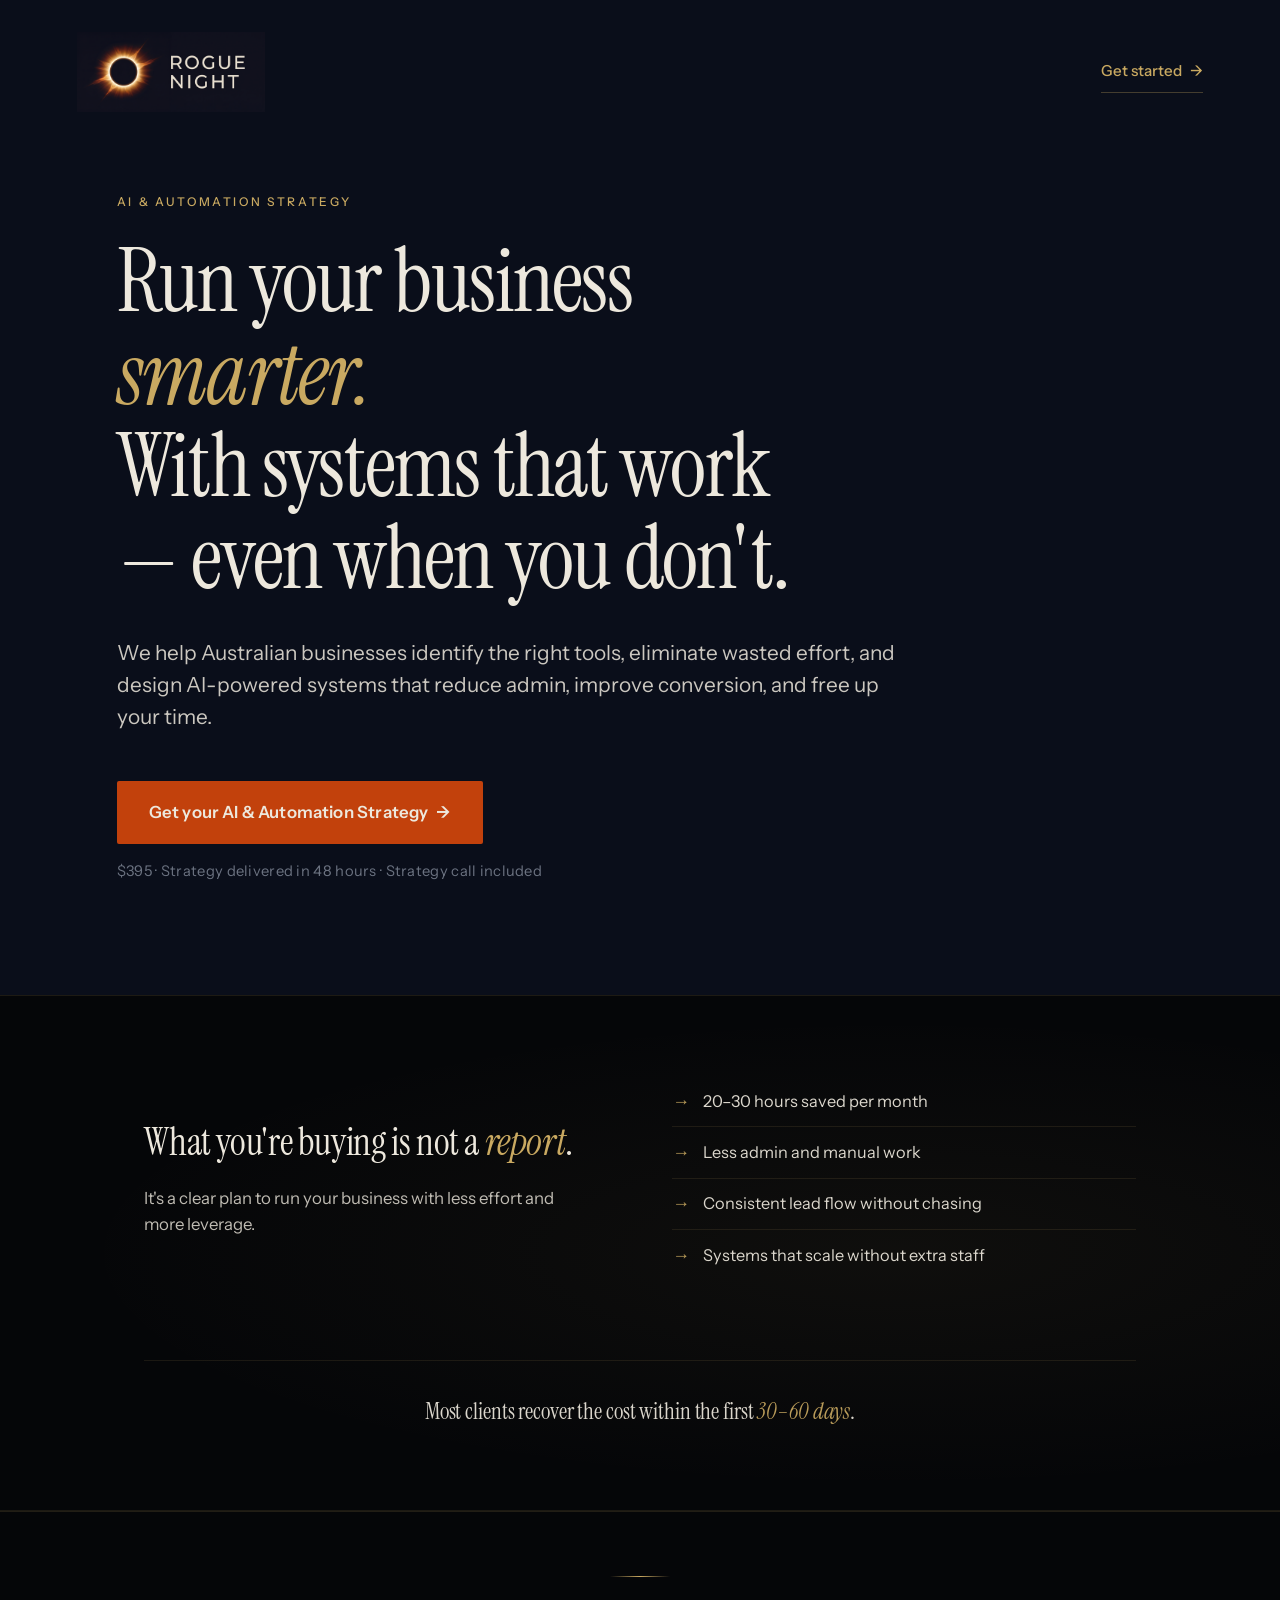
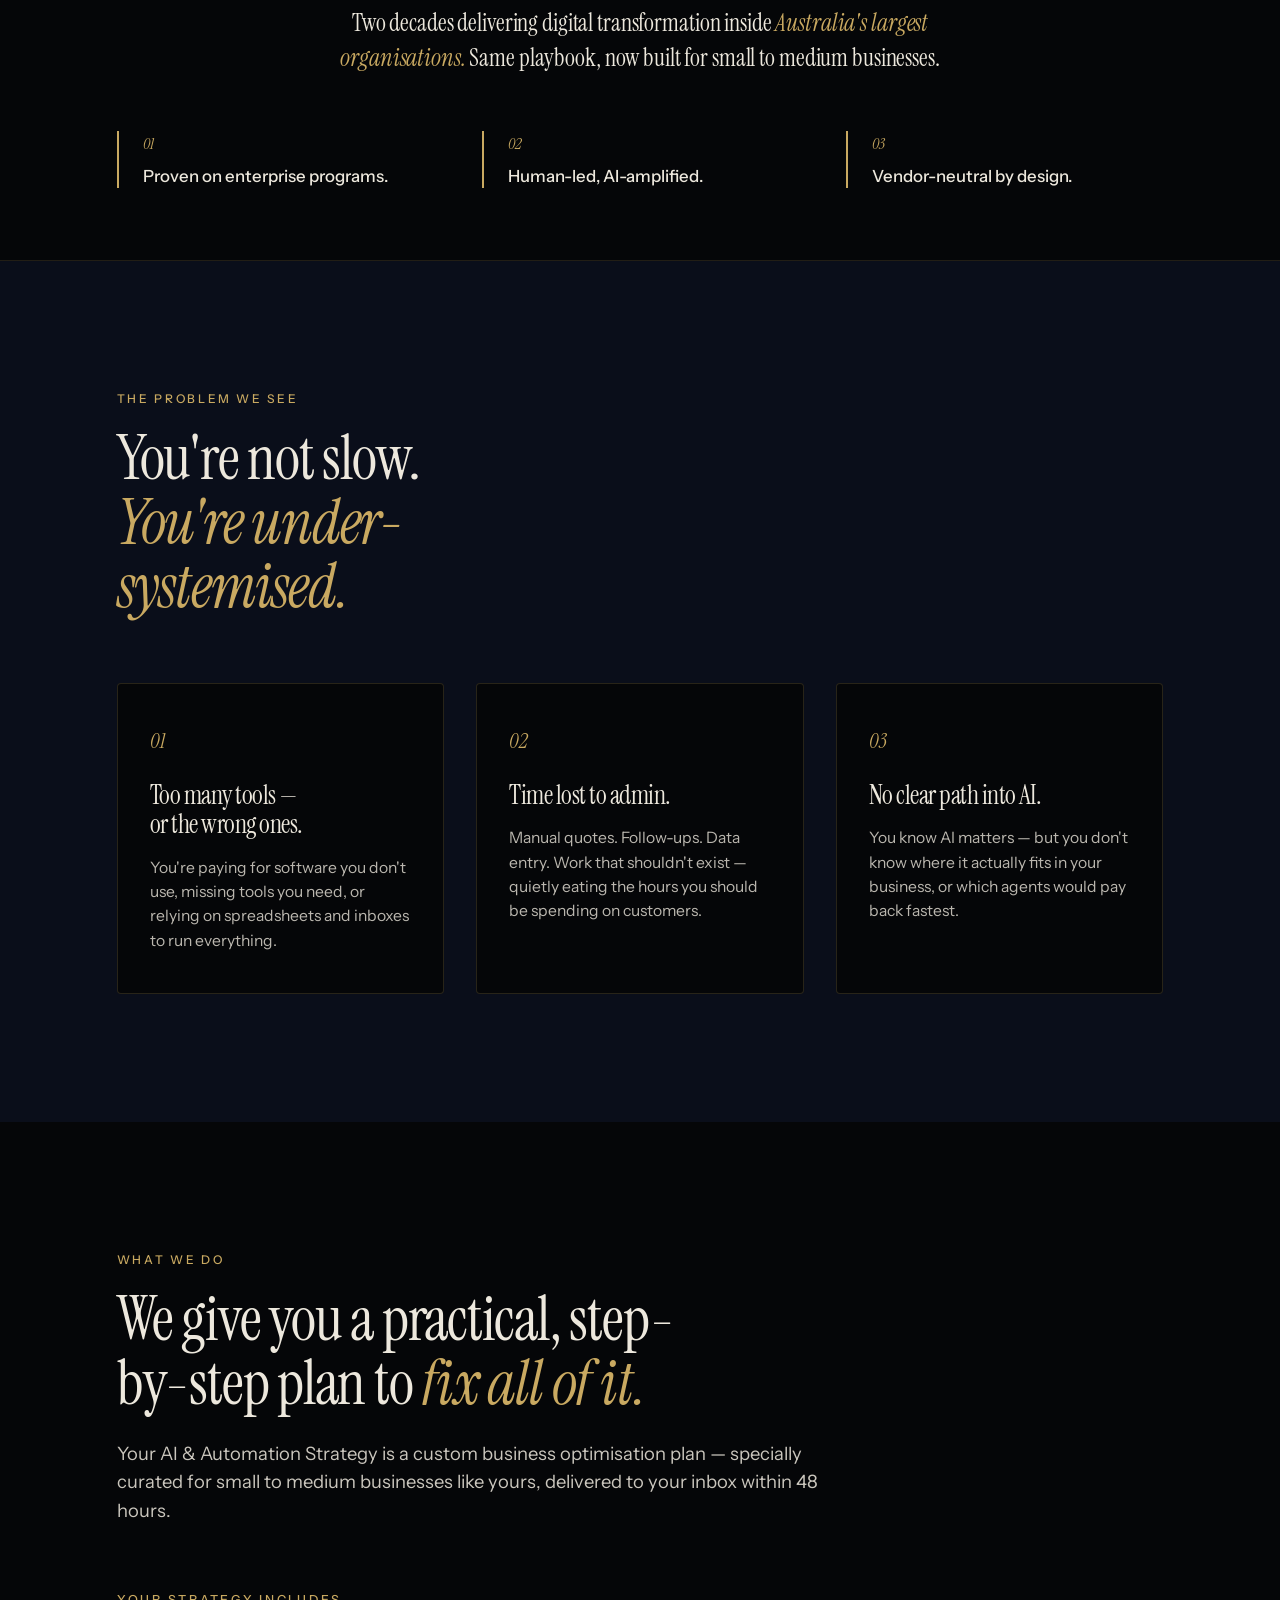
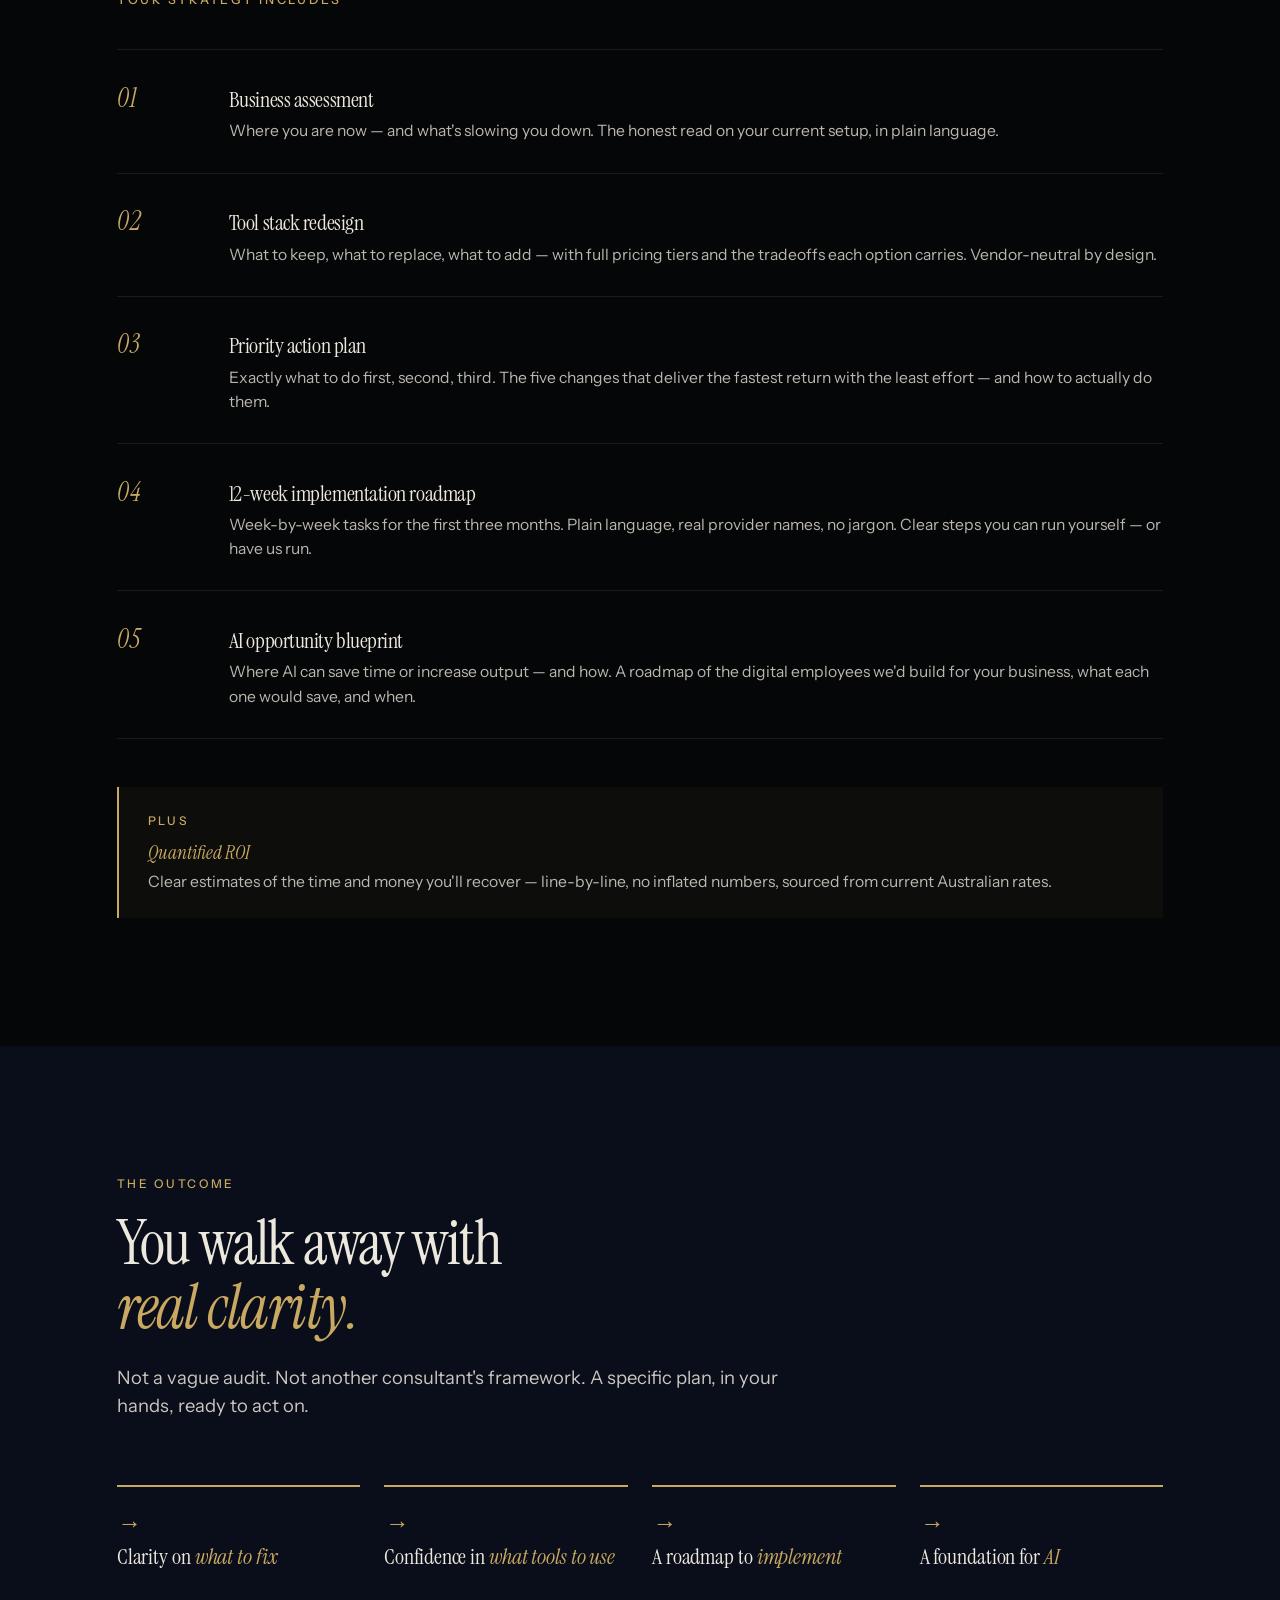
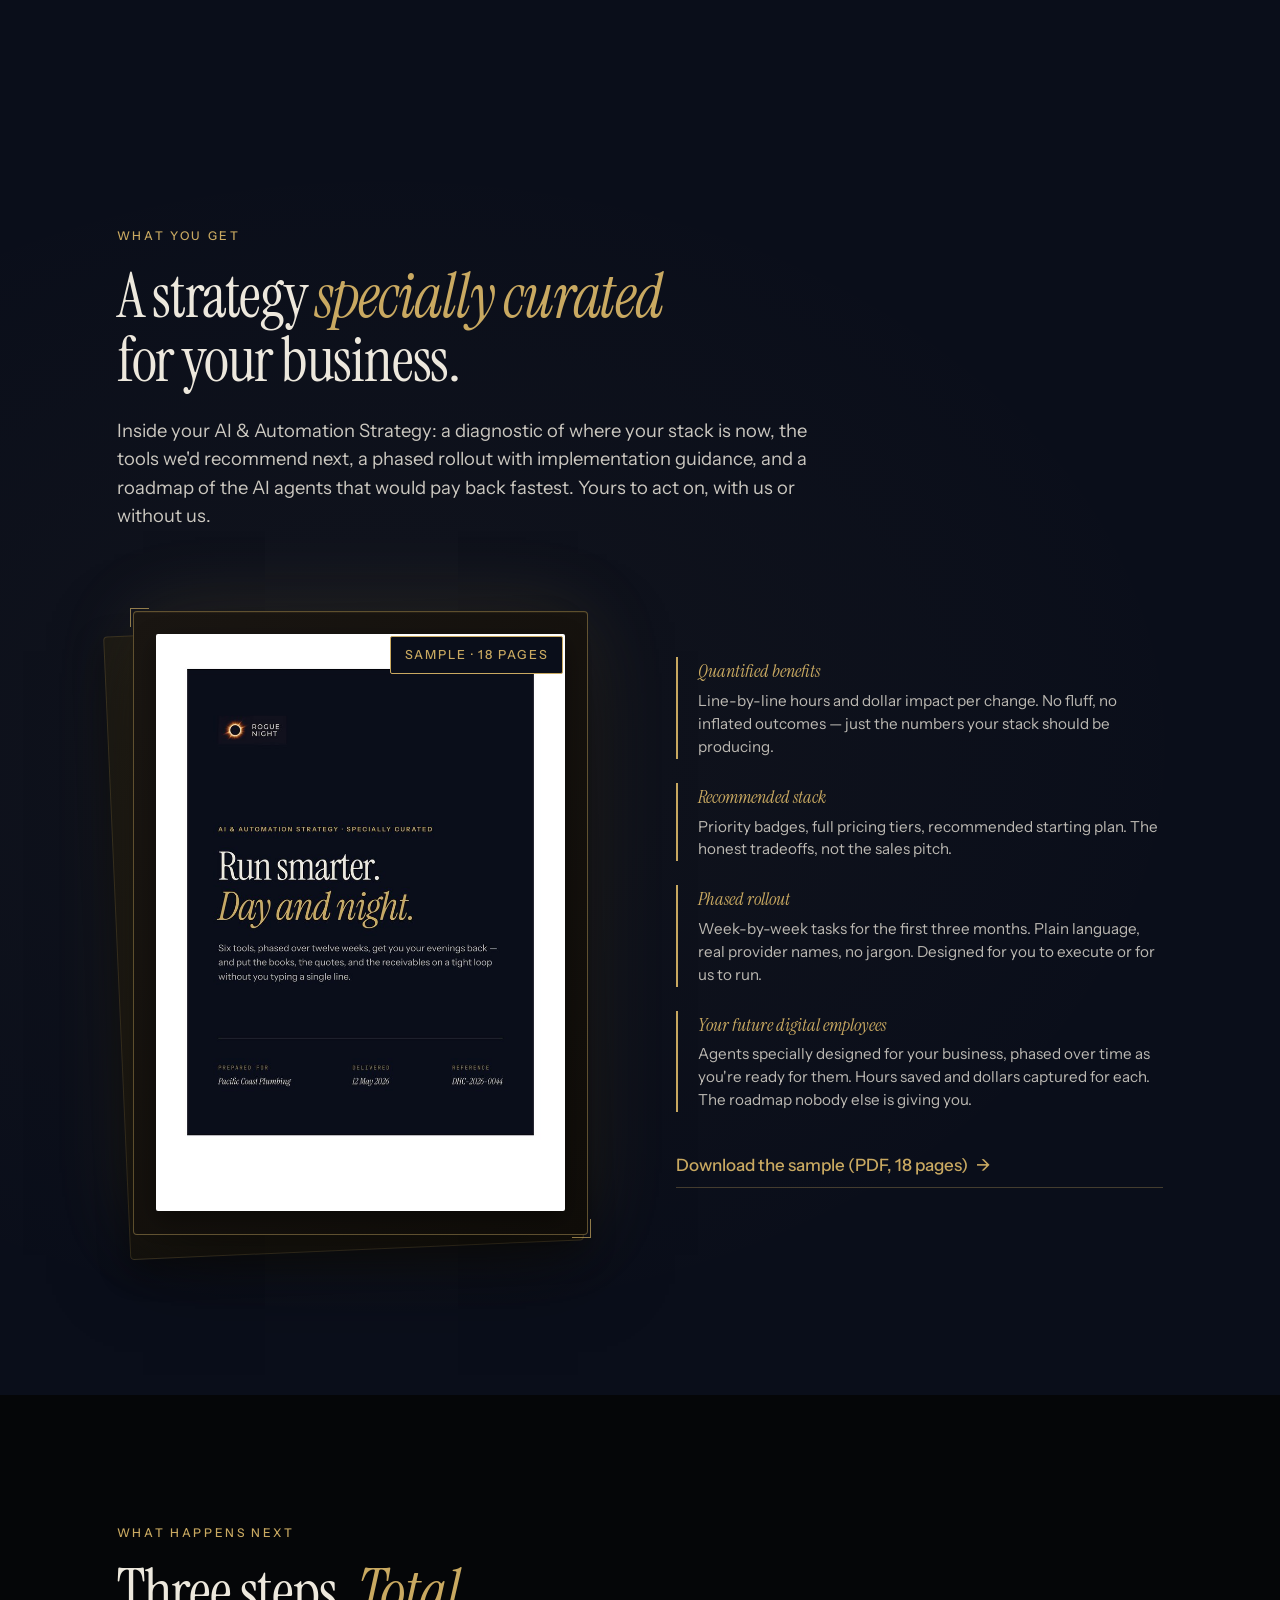
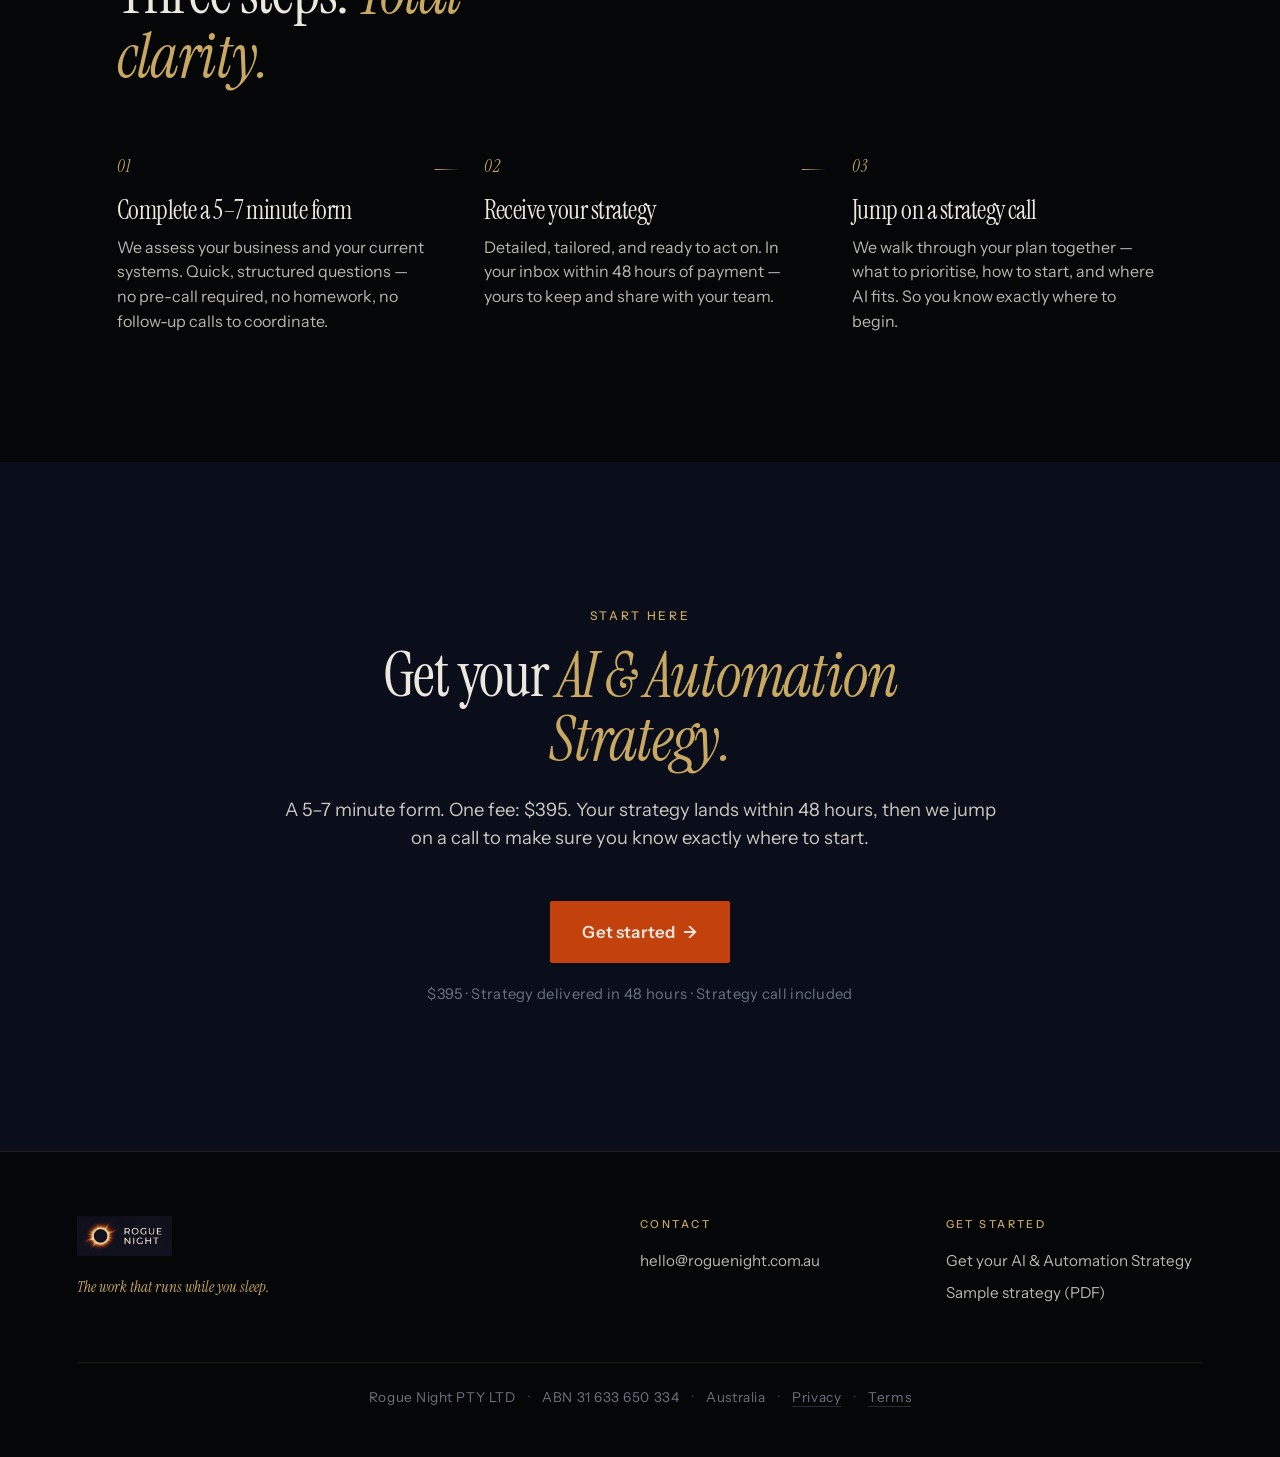
==== public/index.html @ 3a79d245 "fix(seo): patch JSON-LD price field — 880 → 395 Two PRICE constants in src/build_landing.py: PRICE_D" ====
<!DOCTYPE html>
<html lang="en-AU">
<head>
<meta charset="UTF-8">
<meta name="viewport" content="width=device-width, initial-scale=1">

<!-- Primary meta -->
<title>Rogue Night — AI &amp; Automation Strategy for Australian small to medium businesses</title>
<meta name="description" content="Rogue Night helps Australian small to medium businesses identify the right tools, eliminate wasted effort, and design AI-powered systems. AI &amp; Automation Strategy, $395 flat, in your inbox within 48 hours.">
<meta name="keywords" content="AI automation strategy Australia, AI agents small business, digital employees, small to medium business consulting, Australian AI consultant, business automation, AI implementation, tool stack audit, business optimisation plan">
<meta name="author" content="Rogue Night PTY LTD">
<meta name="theme-color" content="#0A0E1A">
<meta name="robots" content="index,follow,max-image-preview:large">

<!-- Canonical -->
<link rel="canonical" href="https://roguenight.com.au/">

<!-- Favicon — inline SVG for guaranteed render across hosts -->
<link rel="icon" type="image/svg+xml" href="data:image/svg+xml,%3Csvg xmlns='http://www.w3.org/2000/svg' viewBox='0 0 64 64'%3E%3Crect width='64' height='64' fill='%230A0E1A'/%3E%3Ccircle cx='32' cy='32' r='14' fill='%23050608'/%3E%3Ccircle cx='32' cy='32' r='16' fill='none' stroke='%23C9A961' stroke-width='1.5' opacity='0.9'/%3E%3Ccircle cx='32' cy='32' r='20' fill='none' stroke='%23C9A961' stroke-width='0.8' opacity='0.4'/%3E%3C/svg%3E">
<link rel="apple-touch-icon" href="https://roguenight.com.au/apple-touch-icon.png">

<!-- Open Graph -->
<meta property="og:type" content="website">
<meta property="og:site_name" content="Rogue Night">
<meta property="og:title" content="Rogue Night — Run your business smarter">
<meta property="og:description" content="AI &amp; Automation Strategy for Australian small to medium businesses. A custom plan to identify the right tools, eliminate wasted effort, and design AI-powered systems. $395, within 48 hours.">
<meta property="og:url" content="https://roguenight.com.au/">
<meta property="og:image" content="https://roguenight.com.au/og-image.png">
<meta property="og:image:width" content="1200">
<meta property="og:image:height" content="630">
<meta property="og:image:alt" content="Rogue Night — AI &amp; Automation Strategy for Australian small to medium businesses">
<meta property="og:locale" content="en_AU">

<!-- Twitter / X -->
<meta name="twitter:card" content="summary_large_image">
<meta name="twitter:title" content="Rogue Night — Run your business smarter">
<meta name="twitter:description" content="AI &amp; Automation Strategy for Australian small to medium businesses. $395, within 48 hours.">
<meta name="twitter:image" content="https://roguenight.com.au/og-image.png">
<meta name="twitter:image:alt" content="Rogue Night logo on Ink background with editorial headline">

<!-- Geographic targeting -->
<meta name="geo.region" content="AU">
<meta name="geo.placename" content="Australia">

<!-- JSON-LD structured data -->
<script type="application/ld+json">
{
  "@context": "https://schema.org",
  "@type": "ProfessionalService",
  "name": "Rogue Night PTY LTD",
  "alternateName": "Rogue Night",
  "url": "https://roguenight.com.au/",
  "logo": "https://roguenight.com.au/logo-stacked.png",
  "image": "https://roguenight.com.au/og-image.png",
  "description": "AI & Automation Strategy and tool advisory for Australian small to medium businesses. Custom business optimisation plans, AI agent and digital employee design and implementation.",
  "slogan": "The work that runs while you sleep.",
  "email": "hello@roguenight.com.au",
  "identifier": [
    {
      "@type": "PropertyValue",
      "propertyID": "ABN",
      "value": "31 633 650 334"
    }
  ],
  "areaServed": {
    "@type": "Country",
    "name": "Australia"
  },
  "priceRange": "$395",
  "knowsAbout": [
    "AI automation strategy",
    "AI agents",
    "Digital employees",
    "Business optimisation",
    "Tool stack advisory",
    "Small business consulting"
  ],
  "makesOffer": {
    "@type": "Offer",
    "name": "AI & Automation Strategy",
    "price": "395",
    "priceCurrency": "AUD",
    "availability": "https://schema.org/InStock",
    "description": "A custom business optimisation plan for small to medium businesses — assessment, tool stack redesign, priority action plan, 12-week implementation roadmap, and AI opportunity blueprint. Delivered to your inbox within 48 hours, with a strategy call included.",
    "url": "https://tally.so/r/xX4YaG"
  }
}
</script>

<link href="https://fonts.googleapis.com/css2?family=Instrument+Sans:wght@400;500;600;700&family=Instrument+Serif:ital@0;1&family=JetBrains+Mono:wght@400;500&display=swap" rel="stylesheet">
<style>
  :root {
    --ink: #0A0E1A;
    --obsidian: #050608;
    --gold: #C9A961;
    --ember: #C2410C;
    --parchment: #EDE8DD;
    --slate: #6B7280;
    --slate-deep: #4B5563;
  }
  * { margin: 0; padding: 0; box-sizing: border-box; }
  html { scroll-behavior: smooth; }
  body {
    background: var(--ink);
    color: var(--parchment);
    font-family: 'Instrument Sans', -apple-system, BlinkMacSystemFont, sans-serif;
    font-size: 17px;
    line-height: 1.6;
    -webkit-font-smoothing: antialiased;
    overflow-x: hidden;
  }

  /* Editorial typography */
  .serif { font-family: 'Instrument Serif', Georgia, serif; }
  em, .italic { font-family: 'Instrument Serif', Georgia, serif; font-style: italic; color: var(--gold); font-weight: 400; }
  h1, h2, h3 { font-family: 'Instrument Serif', Georgia, serif; font-weight: 400; letter-spacing: -0.02em; line-height: 1.05; color: var(--parchment); }
  h1 { font-size: clamp(2.8rem, 7vw, 5.5rem); }
  h2 { font-size: clamp(2.2rem, 5vw, 3.8rem); margin-bottom: 1rem; }
  h3 { font-size: 1.6rem; line-height: 1.15; }

  .eyebrow {
    font-family: 'Instrument Sans', sans-serif;
    font-size: 12px;
    font-weight: 500;
    letter-spacing: 0.22em;
    text-transform: uppercase;
    color: var(--gold);
    margin-bottom: 1.2rem;
  }

  .subhead {
    font-size: 1.15rem;
    line-height: 1.55;
    color: var(--parchment);
    opacity: 0.85;
    max-width: 60ch;
  }

  /* Layout primitives */
  .container { max-width: 1200px; margin: 0 auto; padding: 0 6%; }
  section { padding: 8rem 0; }
  @media (max-width: 720px) { section { padding: 5rem 0; } }

  /* Brand bar */
  .brand-bar {
    position: relative;
    padding: 2rem 6% 0;
    display: flex;
    align-items: center;
    justify-content: space-between;
  }
  .brand-bar a { text-decoration: none; }
  .brand-logo { display: block; height: 80px; width: auto; }
  .brand-bar .cta-ghost { font-size: 0.95rem; }

  /* Hero */
  .hero {
    padding: 5rem 6% 7rem;
    max-width: 1200px;
    margin: 0 auto;
  }
  .hero h1 { margin: 1.5rem 0 2rem; max-width: 18ch; }
  .hero .subhead { font-size: 1.3rem; max-width: 56ch; margin-bottom: 3rem; }

  /* Buttons */
  .cta-primary {
    display: inline-flex;
    align-items: center;
    gap: 0.5rem;
    background: var(--ember);
    color: var(--parchment);
    font-family: 'Instrument Sans', sans-serif;
    font-weight: 600;
    font-size: 1.05rem;
    letter-spacing: 0.01em;
    padding: 1.1rem 2rem;
    border: none;
    text-decoration: none;
    border-radius: 2px;
    transition: all 0.2s ease;
    cursor: pointer;
  }
  .cta-primary:hover {
    background: #D14E15;
    transform: translateY(-1px);
    box-shadow: 0 8px 24px rgba(194, 65, 12, 0.3);
  }
  .cta-ghost {
    display: inline-flex;
    align-items: center;
    gap: 0.5rem;
    color: var(--gold);
    font-family: 'Instrument Sans', sans-serif;
    font-weight: 500;
    text-decoration: none;
    padding: 0.5rem 0;
    border-bottom: 1px solid rgba(201, 169, 97, 0.3);
    transition: all 0.2s ease;
  }
  .cta-ghost:hover { color: var(--parchment); border-bottom-color: var(--gold); }
  .cta-arrow { display: inline-block; transition: transform 0.2s ease; }
  .cta-primary:hover .cta-arrow, .cta-ghost:hover .cta-arrow { transform: translateX(4px); }
  .cta-support {
    font-size: 0.92rem;
    color: var(--slate);
    margin-top: 1rem;
    letter-spacing: 0.02em;
  }

  /* Value strip — sits between hero and trust pillars */
  .value-strip {
    padding: 5rem 6% 5rem;
    border-top: 1px solid rgba(201, 169, 97, 0.12);
    border-bottom: 1px solid rgba(201, 169, 97, 0.12);
    background:
      radial-gradient(ellipse at 70% 50%, rgba(201, 169, 97, 0.05), transparent 65%),
      var(--obsidian);
  }
  .value-strip .container { display: grid; grid-template-columns: 1fr 1fr; gap: 4rem; align-items: center; }
  .value-headline {
    font-family: 'Instrument Serif', Georgia, serif;
    font-size: clamp(1.6rem, 3vw, 2.4rem);
    line-height: 1.2;
    letter-spacing: -0.01em;
    color: var(--parchment);
    margin-bottom: 1.2rem;
  }
  .value-headline em { color: var(--gold); }
  .value-sub {
    color: var(--parchment);
    opacity: 0.8;
    font-size: 1.05rem;
    line-height: 1.55;
    max-width: 40ch;
    margin-bottom: 0;
  }
  .value-unlocks { list-style: none; padding: 0; margin: 0; }
  .value-unlocks li {
    display: flex;
    align-items: baseline;
    gap: 0.85rem;
    padding: 0.8rem 0;
    border-bottom: 1px solid rgba(201, 169, 97, 0.12);
    color: var(--parchment);
    font-size: 1.02rem;
    line-height: 1.4;
    opacity: 0.92;
  }
  .value-unlocks li:last-child { border-bottom: none; }
  .value-unlocks li::before {
    content: '→';
    color: var(--gold);
    font-family: 'Instrument Serif', Georgia, serif;
    font-style: italic;
    font-size: 1.1rem;
    flex-shrink: 0;
  }
  .value-recovery {
    grid-column: 1 / -1;
    text-align: center;
    margin-top: 1rem;
    padding-top: 2rem;
    border-top: 1px solid rgba(201, 169, 97, 0.12);
    font-family: 'Instrument Serif', Georgia, serif;
    font-size: clamp(1.2rem, 2vw, 1.45rem);
    color: var(--parchment);
    opacity: 0.92;
    letter-spacing: -0.005em;
  }
  .value-recovery em { color: var(--gold); }
  @media (max-width: 880px) {
    .value-strip .container { grid-template-columns: 1fr; gap: 2rem; }
  }

  /* Trust pillars */
  .trust {
    background: var(--obsidian);
    padding: 4rem 0 4.5rem;
    border-top: 1px solid rgba(201, 169, 97, 0.15);
    border-bottom: 1px solid rgba(201, 169, 97, 0.15);
  }
  .trust-lead {
    text-align: center;
    max-width: 56ch;
    margin: 0 auto 3.5rem;
    font-family: 'Instrument Serif', Georgia, serif;
    font-size: clamp(1.25rem, 2.2vw, 1.5rem);
    line-height: 1.45;
    color: var(--parchment);
    letter-spacing: -0.005em;
  }
  .trust-lead em { color: var(--gold); }
  .trust-lead-divider {
    display: block;
    width: 60px;
    height: 1px;
    background: linear-gradient(to right, transparent, var(--gold), transparent);
    margin: 0 auto 1.8rem;
  }
  .pillars { display: grid; grid-template-columns: repeat(3, 1fr); gap: 3rem; }
  .pillar { border-left: 2px solid var(--gold); padding-left: 1.5rem; }
  .pillar-num {
    font-family: 'Instrument Serif', Georgia, serif;
    font-style: italic;
    font-size: 1rem;
    color: var(--gold);
    margin-bottom: 0.5rem;
  }
  .pillar-title {
    font-family: 'Instrument Sans', sans-serif;
    font-size: 1.05rem;
    font-weight: 500;
    color: var(--parchment);
    line-height: 1.35;
  }
  @media (max-width: 760px) {
    .pillars { grid-template-columns: 1fr; gap: 2rem; }
  }

  /* Problem section */
  .pain h2 { margin-bottom: 4rem; max-width: 18ch; }
  .pain-cards {
    display: grid;
    grid-template-columns: repeat(3, 1fr);
    gap: 2rem;
  }
  .pain-card {
    background: var(--obsidian);
    padding: 2.5rem 2rem;
    border: 1px solid rgba(201, 169, 97, 0.18);
    border-radius: 4px;
    transition: all 0.25s ease;
  }
  .pain-card:hover {
    border-color: var(--gold);
    transform: translateY(-2px);
  }
  .pain-num {
    font-family: 'Instrument Serif', Georgia, serif;
    font-style: italic;
    color: var(--gold);
    font-size: 1.3rem;
    margin-bottom: 1.5rem;
    display: block;
  }
  .pain-card h3 { margin-bottom: 1rem; }
  .pain-card p {
    color: var(--parchment);
    opacity: 0.78;
    line-height: 1.55;
    font-size: 0.98rem;
  }
  @media (max-width: 880px) {
    .pain-cards { grid-template-columns: 1fr; gap: 1.5rem; }
  }

  /* What we do — 5-item editorial list */
  .what-we-do { background: var(--obsidian); }
  .what-we-do h2 { max-width: 22ch; margin-bottom: 1.5rem; }
  .what-we-do .subhead { margin-bottom: 4rem; }
  .what-we-do-includes {
    font-family: 'Instrument Sans', sans-serif;
    font-size: 0.78rem;
    font-weight: 500;
    letter-spacing: 0.22em;
    text-transform: uppercase;
    color: var(--gold);
    margin-bottom: 2.5rem;
  }
  .deliverables { display: flex; flex-direction: column; gap: 0; }
  .deliverable {
    display: grid;
    grid-template-columns: 80px 1fr;
    gap: 2rem;
    align-items: baseline;
    padding: 1.8rem 0;
    border-top: 1px solid rgba(201, 169, 97, 0.13);
  }
  .deliverable:last-child { border-bottom: 1px solid rgba(201, 169, 97, 0.13); }
  .deliverable-num {
    font-family: 'Instrument Serif', Georgia, serif;
    font-style: italic;
    color: var(--gold);
    font-size: 1.6rem;
    letter-spacing: 0.04em;
  }
  .deliverable-body h3 { font-size: 1.4rem; margin-bottom: 0.4rem; }
  .deliverable-body p {
    color: var(--parchment);
    opacity: 0.78;
    line-height: 1.55;
    font-size: 0.98rem;
  }
  .plus-strip {
    margin-top: 3rem;
    padding: 1.5rem 1.8rem;
    border-left: 2px solid var(--gold);
    background: rgba(201, 169, 97, 0.04);
  }
  .plus-strip .eyebrow { margin-bottom: 0.6rem; }
  .plus-strip-body {
    font-family: 'Instrument Serif', Georgia, serif;
    font-size: 1.2rem;
    line-height: 1.4;
    color: var(--parchment);
    margin-bottom: 0.25rem;
  }
  .plus-strip-body em { color: var(--gold); }
  .plus-strip-sub {
    color: var(--parchment);
    opacity: 0.78;
    font-size: 0.98rem;
    line-height: 1.5;
  }
  @media (max-width: 720px) {
    .deliverable { grid-template-columns: 60px 1fr; gap: 1.2rem; }
    .deliverable-num { font-size: 1.3rem; }
  }

  /* Outcomes — 4-up grid */
  .outcomes h2 { max-width: 16ch; margin-bottom: 1.5rem; }
  .outcomes .subhead { margin-bottom: 4rem; }
  .outcomes-grid {
    display: grid;
    grid-template-columns: repeat(4, 1fr);
    gap: 1.5rem;
  }
  .outcome {
    border-top: 2px solid var(--gold);
    padding: 1.5rem 0 0;
  }
  .outcome-arrow {
    font-family: 'Instrument Serif', Georgia, serif;
    font-style: italic;
    color: var(--gold);
    font-size: 1.5rem;
    margin-bottom: 0.6rem;
    display: block;
    line-height: 1;
  }
  .outcome-title {
    font-family: 'Instrument Serif', Georgia, serif;
    font-size: 1.35rem;
    line-height: 1.2;
    color: var(--parchment);
    letter-spacing: -0.005em;
  }
  @media (max-width: 880px) {
    .outcomes-grid { grid-template-columns: repeat(2, 1fr); gap: 2rem; }
  }
  @media (max-width: 520px) {
    .outcomes-grid { grid-template-columns: 1fr; }
  }

  /* Sample report */
  .sample {
    background:
      radial-gradient(ellipse at 30% 50%, rgba(201, 169, 97, 0.04), transparent 65%),
      var(--ink);
  }
  .sample h2 { max-width: 22ch; margin-bottom: 1.5rem; }
  .sample .subhead { margin-bottom: 3rem; }
  .sample-layout {
    display: grid;
    grid-template-columns: 1fr 1fr;
    gap: 4.5rem;
    align-items: center;
  }
  .sample-thumb-wrap {
    position: relative;
    padding: 2rem 1rem;
  }
  .sample-thumb-wrap::before {
    content: '';
    position: absolute;
    inset: 2.2rem 1.4rem 1.8rem 0.7rem;
    background: linear-gradient(135deg, #1a1814 0%, #0f0d0a 100%);
    border: 1px solid rgba(201, 169, 97, 0.22);
    border-radius: 4px;
    transform: rotate(-2.5deg) translate(-12px, 12px);
    box-shadow: 0 10px 30px rgba(0, 0, 0, 0.45);
    z-index: 0;
    transition: all 0.3s ease;
  }
  .sample-thumb {
    position: relative;
    background: linear-gradient(135deg, #1a1612 0%, #100d09 100%);
    padding: 1.4rem;
    border: 1px solid rgba(201, 169, 97, 0.42);
    border-radius: 4px;
    transition: all 0.3s ease;
    display: block;
    z-index: 1;
    box-shadow:
      0 30px 80px -10px rgba(0, 0, 0, 0.7),
      0 0 80px -10px rgba(201, 169, 97, 0.2),
      inset 0 1px 0 rgba(201, 169, 97, 0.08);
  }
  .sample-thumb::before, .sample-thumb::after {
    content: '';
    position: absolute;
    width: 18px;
    height: 18px;
    border: 1.5px solid var(--gold);
    opacity: 0.7;
    pointer-events: none;
  }
  .sample-thumb::before { top: -4px; left: -4px; border-right: none; border-bottom: none; }
  .sample-thumb::after { bottom: -4px; right: -4px; border-left: none; border-top: none; }
  .sample-thumb:hover {
    border-color: var(--gold);
    transform: translateY(-4px);
    box-shadow:
      0 40px 100px -10px rgba(0, 0, 0, 0.8),
      0 0 120px -10px rgba(201, 169, 97, 0.3),
      inset 0 1px 0 rgba(201, 169, 97, 0.12);
  }
  .sample-thumb-wrap:hover::before {
    transform: rotate(-3.5deg) translate(-18px, 14px);
    opacity: 0.95;
  }
  .sample-thumb img {
    display: block;
    width: 100%;
    height: auto;
    border-radius: 2px;
    box-shadow: 0 8px 24px rgba(0, 0, 0, 0.4);
  }
  .sample-thumb-label {
    position: absolute;
    top: 1.5rem;
    right: 1.5rem;
    background: var(--ink);
    color: var(--gold);
    font-family: 'Instrument Sans', sans-serif;
    font-size: 0.78rem;
    font-weight: 500;
    letter-spacing: 0.15em;
    text-transform: uppercase;
    padding: 0.5rem 0.85rem;
    border: 1px solid var(--gold);
    border-radius: 2px;
  }
  .sample-details { display: flex; flex-direction: column; gap: 1.5rem; }
  .sample-spec { border-left: 2px solid var(--gold); padding-left: 1.25rem; }
  .sample-spec-title {
    font-family: 'Instrument Serif', Georgia, serif;
    font-style: italic;
    color: var(--gold);
    font-size: 1.1rem;
    margin-bottom: 0.3rem;
  }
  .sample-spec-body {
    color: var(--parchment);
    opacity: 0.78;
    font-size: 0.95rem;
    line-height: 1.5;
  }
  @media (max-width: 880px) {
    .sample-layout { grid-template-columns: 1fr; gap: 2.5rem; }
  }

  /* What happens next */
  .next-steps { background: var(--obsidian); }
  .next-steps h2 { max-width: 18ch; margin-bottom: 4rem; }
  .next-grid {
    display: grid;
    grid-template-columns: 1fr 1fr 1fr;
    gap: 3.5rem;
  }
  .next-step { position: relative; }
  .next-step:not(:last-child)::after {
    content: '';
    position: absolute;
    top: 1rem;
    right: -1.9rem;
    width: 1.5rem;
    height: 1px;
    background: linear-gradient(to right, var(--gold), transparent);
  }
  .next-step-num {
    font-family: 'Instrument Serif', Georgia, serif;
    font-style: italic;
    color: var(--gold);
    font-size: 1.05rem;
    letter-spacing: 0.06em;
    margin-bottom: 1rem;
    display: block;
  }
  .next-step h3 { margin-bottom: 0.6rem; font-size: 1.6rem; }
  .next-step p {
    color: var(--parchment);
    opacity: 0.78;
    line-height: 1.55;
    font-size: 1rem;
  }
  @media (max-width: 720px) {
    .next-grid { grid-template-columns: 1fr; gap: 2.5rem; }
    .next-step:not(:last-child)::after { display: none; }
  }

  /* Final CTA */
  .final-cta {
    background: var(--ink);
    text-align: center;
    padding: 9rem 6%;
  }
  .final-cta h2 { max-width: 22ch; margin: 1rem auto 1.5rem; }
  .final-cta .subhead { margin: 0 auto 3rem; }
  .final-cta .cta-support { margin-top: 1.25rem; }

  /* Footer */
  footer {
    background: var(--obsidian);
    padding: 4rem 6% 3rem;
    border-top: 1px solid rgba(201, 169, 97, 0.15);
  }
  .footer-grid {
    display: grid;
    grid-template-columns: 2fr 1fr 1fr;
    gap: 3rem;
    max-width: 1200px;
    margin: 0 auto;
    align-items: start;
  }
  .footer-brand-block .footer-logo {
    display: block;
    height: 40px;
    width: auto;
    margin-bottom: 1.25rem;
  }
  .footer-tagline {
    color: var(--slate);
    font-size: 0.92rem;
    line-height: 1.5;
    max-width: 36ch;
  }
  .footer-col-title {
    font-family: 'Instrument Sans', sans-serif;
    font-size: 11px;
    font-weight: 500;
    letter-spacing: 0.22em;
    text-transform: uppercase;
    color: var(--gold);
    margin-bottom: 1rem;
  }
  .footer-col a {
    display: block;
    color: var(--parchment);
    opacity: 0.78;
    text-decoration: none;
    font-size: 0.95rem;
    margin-bottom: 0.5rem;
    transition: color 0.2s ease;
  }
  .footer-col a:hover { color: var(--gold); opacity: 1; }
  .footer-meta {
    border-top: 1px solid rgba(201, 169, 97, 0.12);
    margin-top: 3rem;
    padding-top: 1.5rem;
    color: var(--slate);
    font-size: 0.85rem;
    letter-spacing: 0.04em;
    text-align: center;
    max-width: 1200px;
    margin-left: auto;
    margin-right: auto;
  }
  .footer-meta a {
    color: var(--slate);
    text-decoration: none;
    border-bottom: 1px solid rgba(107, 114, 128, 0.35);
    transition: all 0.2s ease;
    padding-bottom: 1px;
  }
  .footer-meta a:hover { color: var(--gold); border-bottom-color: var(--gold); }
  .footer-meta-sep { margin: 0 0.8rem; opacity: 0.5; }
  @media (max-width: 720px) {
    .footer-grid { grid-template-columns: 1fr; gap: 2rem; }
    .brand-bar .brand-logo { height: 60px; }
    .brand-bar { padding-top: 1.5rem; }
  }
</style>
</head>
<body>

<!-- BRAND BAR -->
<div class="brand-bar">
  <a href="/" aria-label="Rogue Night home">
    <img class="brand-logo" src="[data-uri]" alt="Rogue Night — AI &amp; Automation Strategy for Australian small to medium businesses">
  </a>
  <a href="https://tally.so/r/xX4YaG" target="_blank" rel="noopener noreferrer" class="cta-ghost">
    Get started <span class="cta-arrow">→</span>
  </a>
</div>

<!-- HERO -->
<section class="hero">
  <p class="eyebrow">AI &amp; Automation Strategy</p>
  <h1>Run your business <em>smarter.</em><br>With systems that work — even when you don't.</h1>
  <p class="subhead">We help Australian businesses identify the right tools, eliminate wasted effort, and design AI-powered systems that reduce admin, improve conversion, and free up your time.</p>
  <div>
    <a href="https://tally.so/r/xX4YaG" target="_blank" rel="noopener noreferrer" class="cta-primary">
      Get your AI &amp; Automation Strategy <span class="cta-arrow">→</span>
    </a>
    <p class="cta-support">$395 · Strategy delivered in 48 hours · Strategy call included</p>
  </div>
</section>

<!-- VALUE STRIP -->
<section class="value-strip">
  <div class="container">
    <div>
      <p class="value-headline">What you're buying is not a <em>report</em>.</p>
      <p class="value-sub">It's a clear plan to run your business with less effort and more leverage.</p>
    </div>
    <ul class="value-unlocks">
      <li>20–30 hours saved per month</li>
      <li>Less admin and manual work</li>
      <li>Consistent lead flow without chasing</li>
      <li>Systems that scale without extra staff</li>
    </ul>
    <p class="value-recovery">Most clients recover the cost within the first <em>30–60 days</em>.</p>
  </div>
</section>

<!-- TRUST PILLARS -->
<section class="trust">
  <div class="container">
    <p class="trust-lead">
      <span class="trust-lead-divider"></span>
      Two decades delivering digital transformation inside <em>Australia's largest organisations.</em> Same playbook, now built for small to medium businesses.
    </p>
    <div class="pillars">
      <div class="pillar">
        <div class="pillar-num"><em>01</em></div>
        <div class="pillar-title">Proven on enterprise programs.</div>
      </div>
      <div class="pillar">
        <div class="pillar-num"><em>02</em></div>
        <div class="pillar-title">Human-led, AI-amplified.</div>
      </div>
      <div class="pillar">
        <div class="pillar-num"><em>03</em></div>
        <div class="pillar-title">Vendor-neutral by design.</div>
      </div>
    </div>
  </div>
</section>

<!-- PROBLEM -->
<section class="pain">
  <div class="container">
    <p class="eyebrow">The problem we see</p>
    <h2>You're not slow.<br><em>You're under-systemised.</em></h2>
    <div class="pain-cards">
      <div class="pain-card">
        <span class="pain-num">01</span>
        <h3>Too many tools —<br>or the wrong ones.</h3>
        <p>You're paying for software you don't use, missing tools you need, or relying on spreadsheets and inboxes to run everything.</p>
      </div>
      <div class="pain-card">
        <span class="pain-num">02</span>
        <h3>Time lost to admin.</h3>
        <p>Manual quotes. Follow-ups. Data entry. Work that shouldn't exist — quietly eating the hours you should be spending on customers.</p>
      </div>
      <div class="pain-card">
        <span class="pain-num">03</span>
        <h3>No clear path into AI.</h3>
        <p>You know AI matters — but you don't know where it actually fits in your business, or which agents would pay back fastest.</p>
      </div>
    </div>
  </div>
</section>

<!-- WHAT WE DO -->
<section class="what-we-do">
  <div class="container">
    <p class="eyebrow">What we do</p>
    <h2>We give you a practical, step-by-step plan to <em>fix all of it.</em></h2>
    <p class="subhead">Your AI &amp; Automation Strategy is a custom business optimisation plan — specially curated for small to medium businesses like yours, delivered to your inbox within 48 hours.</p>
    <div class="what-we-do-includes">Your strategy includes</div>
    <div class="deliverables">
      <div class="deliverable">
        <div class="deliverable-num"><em>01</em></div>
        <div class="deliverable-body">
          <h3>Business assessment</h3>
          <p>Where you are now — and what's slowing you down. The honest read on your current setup, in plain language.</p>
        </div>
      </div>
      <div class="deliverable">
        <div class="deliverable-num"><em>02</em></div>
        <div class="deliverable-body">
          <h3>Tool stack redesign</h3>
          <p>What to keep, what to replace, what to add — with full pricing tiers and the tradeoffs each option carries. Vendor-neutral by design.</p>
        </div>
      </div>
      <div class="deliverable">
        <div class="deliverable-num"><em>03</em></div>
        <div class="deliverable-body">
          <h3>Priority action plan</h3>
          <p>Exactly what to do first, second, third. The five changes that deliver the fastest return with the least effort — and how to actually do them.</p>
        </div>
      </div>
      <div class="deliverable">
        <div class="deliverable-num"><em>04</em></div>
        <div class="deliverable-body">
          <h3>12-week implementation roadmap</h3>
          <p>Week-by-week tasks for the first three months. Plain language, real provider names, no jargon. Clear steps you can run yourself — or have us run.</p>
        </div>
      </div>
      <div class="deliverable">
        <div class="deliverable-num"><em>05</em></div>
        <div class="deliverable-body">
          <h3>AI opportunity blueprint</h3>
          <p>Where AI can save time or increase output — and how. A roadmap of the digital employees we'd build for your business, what each one would save, and when.</p>
        </div>
      </div>
    </div>
    <div class="plus-strip">
      <p class="eyebrow">Plus</p>
      <p class="plus-strip-body"><em>Quantified ROI</em></p>
      <p class="plus-strip-sub">Clear estimates of the time and money you'll recover — line-by-line, no inflated numbers, sourced from current Australian rates.</p>
    </div>
  </div>
</section>

<!-- OUTCOMES -->
<section class="outcomes">
  <div class="container">
    <p class="eyebrow">The outcome</p>
    <h2>You walk away with <em>real clarity.</em></h2>
    <p class="subhead">Not a vague audit. Not another consultant's framework. A specific plan, in your hands, ready to act on.</p>
    <div class="outcomes-grid">
      <div class="outcome">
        <span class="outcome-arrow"><em>→</em></span>
        <div class="outcome-title">Clarity on <em>what to fix</em></div>
      </div>
      <div class="outcome">
        <span class="outcome-arrow"><em>→</em></span>
        <div class="outcome-title">Confidence in <em>what tools to use</em></div>
      </div>
      <div class="outcome">
        <span class="outcome-arrow"><em>→</em></span>
        <div class="outcome-title">A roadmap to <em>implement</em></div>
      </div>
      <div class="outcome">
        <span class="outcome-arrow"><em>→</em></span>
        <div class="outcome-title">A foundation for <em>AI</em></div>
      </div>
    </div>
  </div>
</section>

<!-- SAMPLE REPORT -->
<section class="sample">
  <div class="container">
    <p class="eyebrow">What you get</p>
    <h2>A strategy <em>specially curated</em><br>for your business.</h2>
    <p class="subhead">Inside your AI &amp; Automation Strategy: a diagnostic of where your stack is now, the tools we'd recommend next, a phased rollout with implementation guidance, and a roadmap of the AI agents that would pay back fastest. Yours to act on, with us or without us.</p>
    <div class="sample-layout">
      <div class="sample-thumb-wrap">
        <a href="/sample-strategy.pdf" target="_blank" rel="noopener noreferrer" class="sample-thumb">
          <span class="sample-thumb-label">Sample · 18 pages</span>
          <img src="[data-uri]" alt="Cover of a sample strategy report.">
        </a>
      </div>
      <div class="sample-details">
        <div class="sample-spec">
          <div class="sample-spec-title"><em>Quantified benefits</em></div>
          <div class="sample-spec-body">Line-by-line hours and dollar impact per change. No fluff, no inflated outcomes — just the numbers your stack should be producing.</div>
        </div>
        <div class="sample-spec">
          <div class="sample-spec-title"><em>Recommended stack</em></div>
          <div class="sample-spec-body">Priority badges, full pricing tiers, recommended starting plan. The honest tradeoffs, not the sales pitch.</div>
        </div>
        <div class="sample-spec">
          <div class="sample-spec-title"><em>Phased rollout</em></div>
          <div class="sample-spec-body">Week-by-week tasks for the first three months. Plain language, real provider names, no jargon. Designed for you to execute or for us to run.</div>
        </div>
        <div class="sample-spec">
          <div class="sample-spec-title"><em>Your future digital employees</em></div>
          <div class="sample-spec-body">Agents specially designed for your business, phased over time as you're ready for them. Hours saved and dollars captured for each. The roadmap nobody else is giving you.</div>
        </div>
        <a href="/sample-strategy.pdf" target="_blank" rel="noopener noreferrer" class="cta-ghost" style="margin-top: 0.5rem;">
          Download the sample (PDF, 18 pages) <span class="cta-arrow">→</span>
        </a>
      </div>
    </div>
  </div>
</section>

<!-- WHAT HAPPENS NEXT -->
<section class="next-steps">
  <div class="container">
    <p class="eyebrow">What happens next</p>
    <h2>Three steps. <em>Total clarity.</em></h2>
    <div class="next-grid">
      <div class="next-step">
        <span class="next-step-num"><em>01</em></span>
        <h3>Complete a 5–7 minute form</h3>
        <p>We assess your business and your current systems. Quick, structured questions — no pre-call required, no homework, no follow-up calls to coordinate.</p>
      </div>
      <div class="next-step">
        <span class="next-step-num"><em>02</em></span>
        <h3>Receive your strategy</h3>
        <p>Detailed, tailored, and ready to act on. In your inbox within 48 hours of payment — yours to keep and share with your team.</p>
      </div>
      <div class="next-step">
        <span class="next-step-num"><em>03</em></span>
        <h3>Jump on a strategy call</h3>
        <p>We walk through your plan together — what to prioritise, how to start, and where AI fits. So you know exactly where to begin.</p>
      </div>
    </div>
  </div>
</section>

<!-- FINAL CTA -->
<section class="final-cta">
  <p class="eyebrow">Start here</p>
  <h2>Get your <em>AI &amp; Automation Strategy.</em></h2>
  <p class="subhead">A 5–7 minute form. One fee: $395. Your strategy lands within 48 hours, then we jump on a call to make sure you know exactly where to start.</p>
  <a href="https://tally.so/r/xX4YaG" target="_blank" rel="noopener noreferrer" class="cta-primary">
    Get started <span class="cta-arrow">→</span>
  </a>
  <p class="cta-support">$395 · Strategy delivered in 48 hours · Strategy call included</p>
</section>

<!-- FOOTER -->
<footer>
  <div class="footer-grid">
    <div class="footer-brand-block">
      <a href="/" aria-label="Rogue Night home">
        <img class="footer-logo" src="[data-uri]" alt="">
      </a>
      <p class="footer-tagline"><em style="font-style: italic; color: var(--gold);">The work that runs while you sleep.</em></p>
    </div>
    <div class="footer-col">
      <div class="footer-col-title">Contact</div>
      <a href="mailto:hello@roguenight.com.au">hello@roguenight.com.au</a>
    </div>
    <div class="footer-col">
      <div class="footer-col-title">Get started</div>
      <a href="https://tally.so/r/xX4YaG" target="_blank" rel="noopener noreferrer">Get your AI &amp; Automation Strategy</a>
      <a href="/sample-strategy.pdf" target="_blank" rel="noopener noreferrer">Sample strategy (PDF)</a>
    </div>
  </div>
  <div class="footer-meta">
    Rogue Night PTY LTD<span class="footer-meta-sep">·</span>ABN 31 633 650 334<span class="footer-meta-sep">·</span>Australia<span class="footer-meta-sep">·</span><a href="/privacy/">Privacy</a><span class="footer-meta-sep">·</span><a href="/terms/">Terms</a>
  </div>
</footer>

</body>
</html>
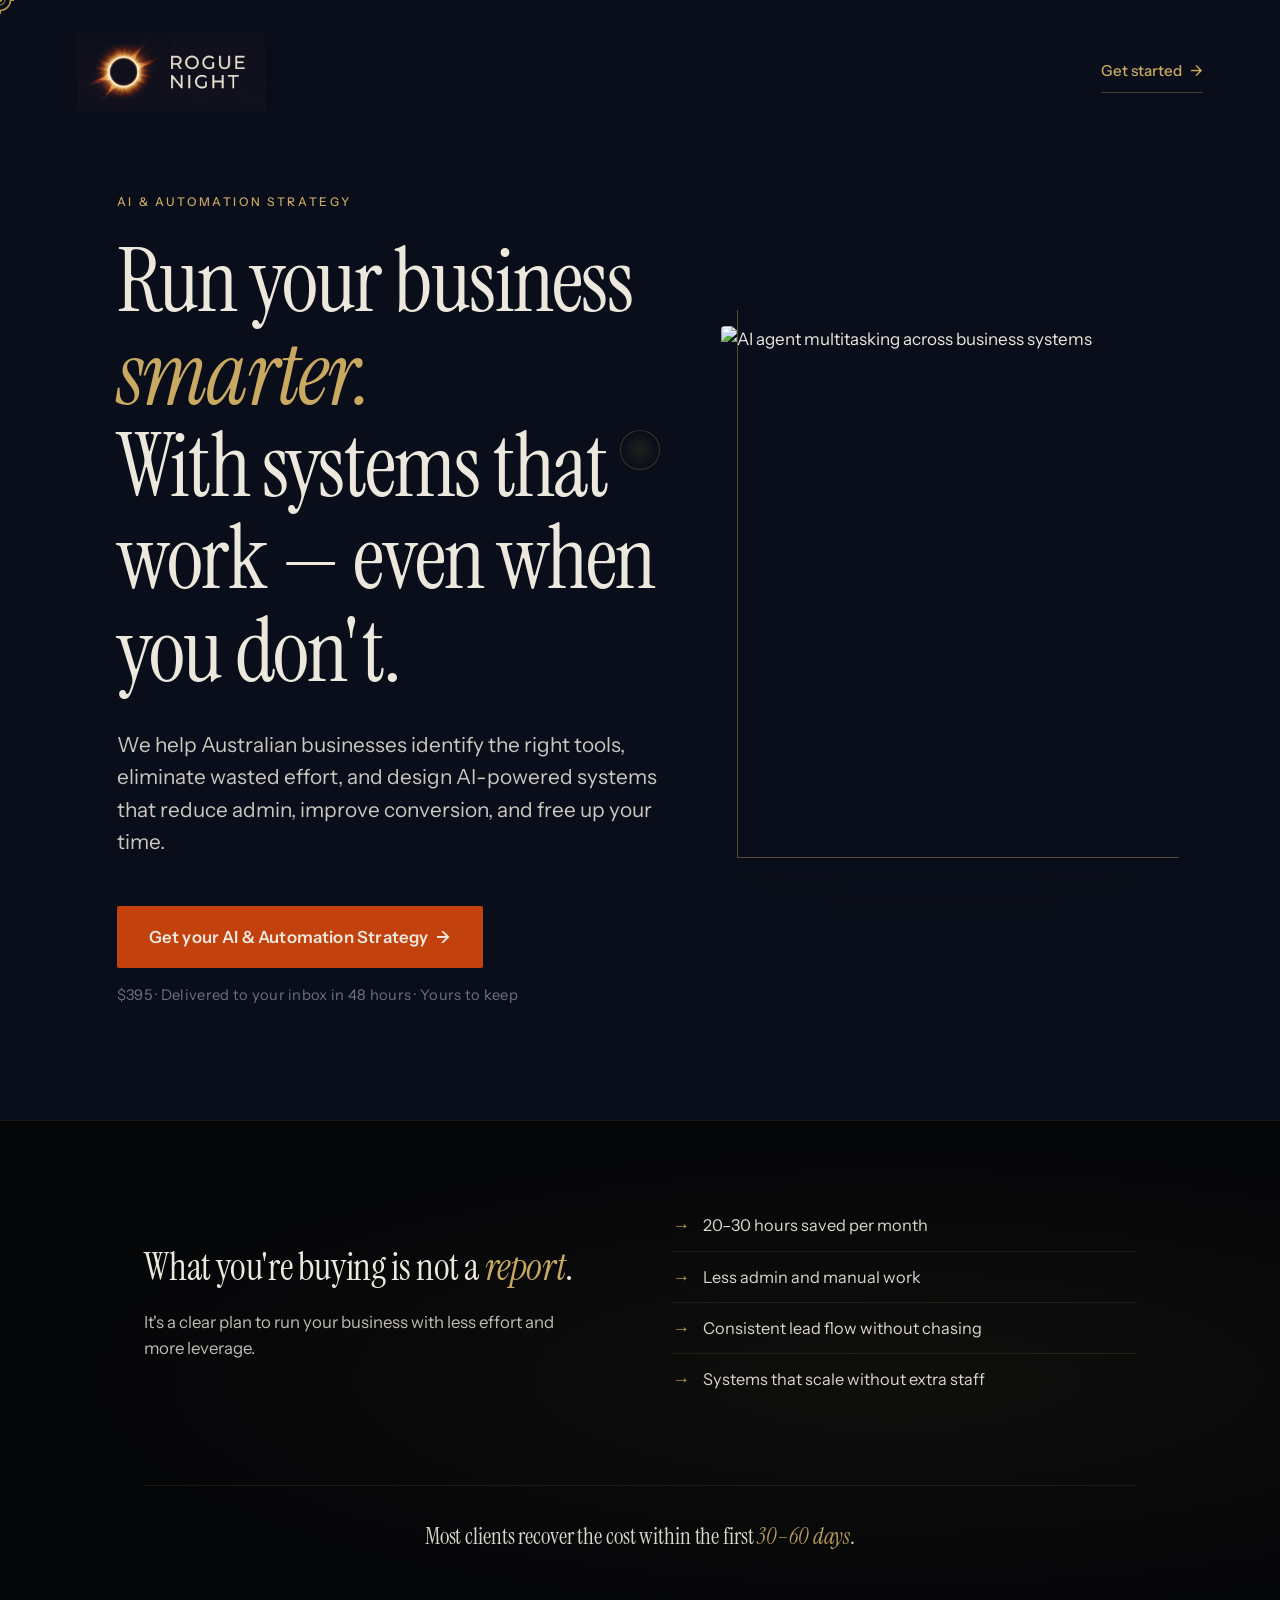
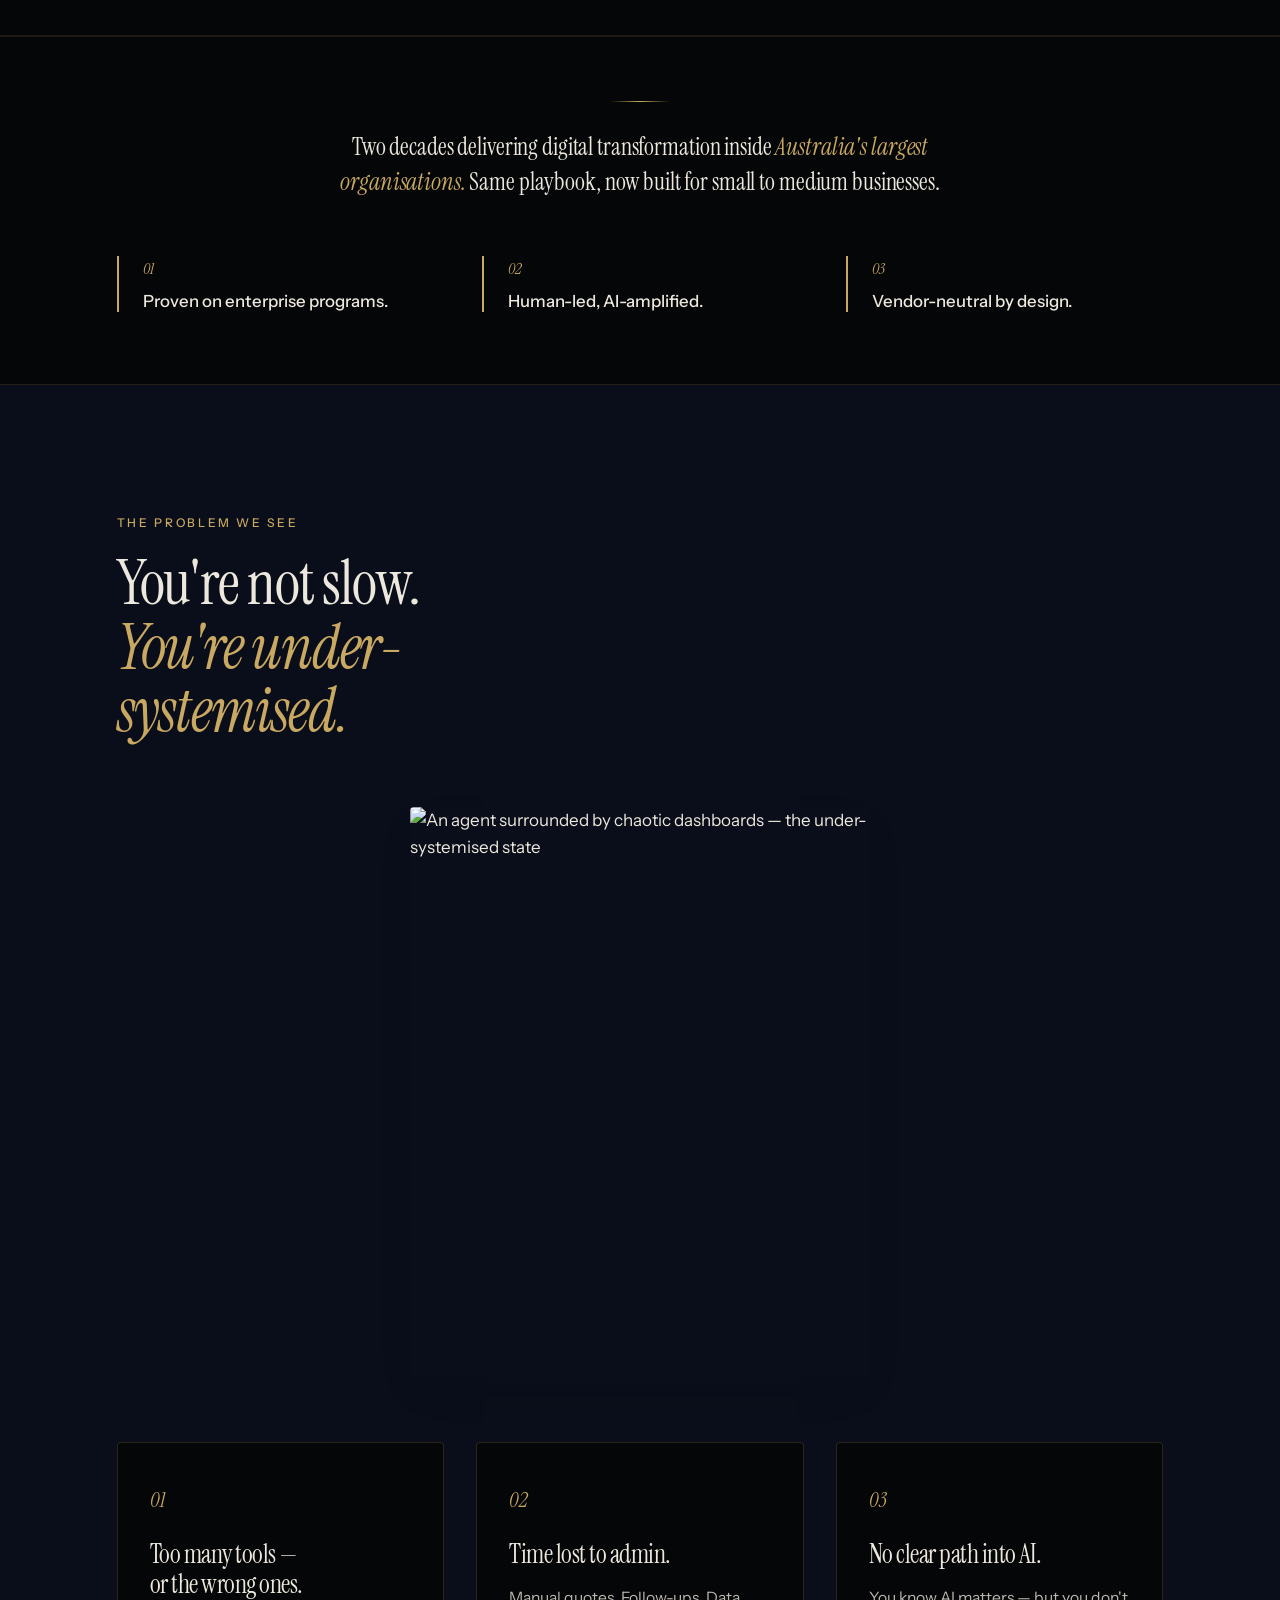
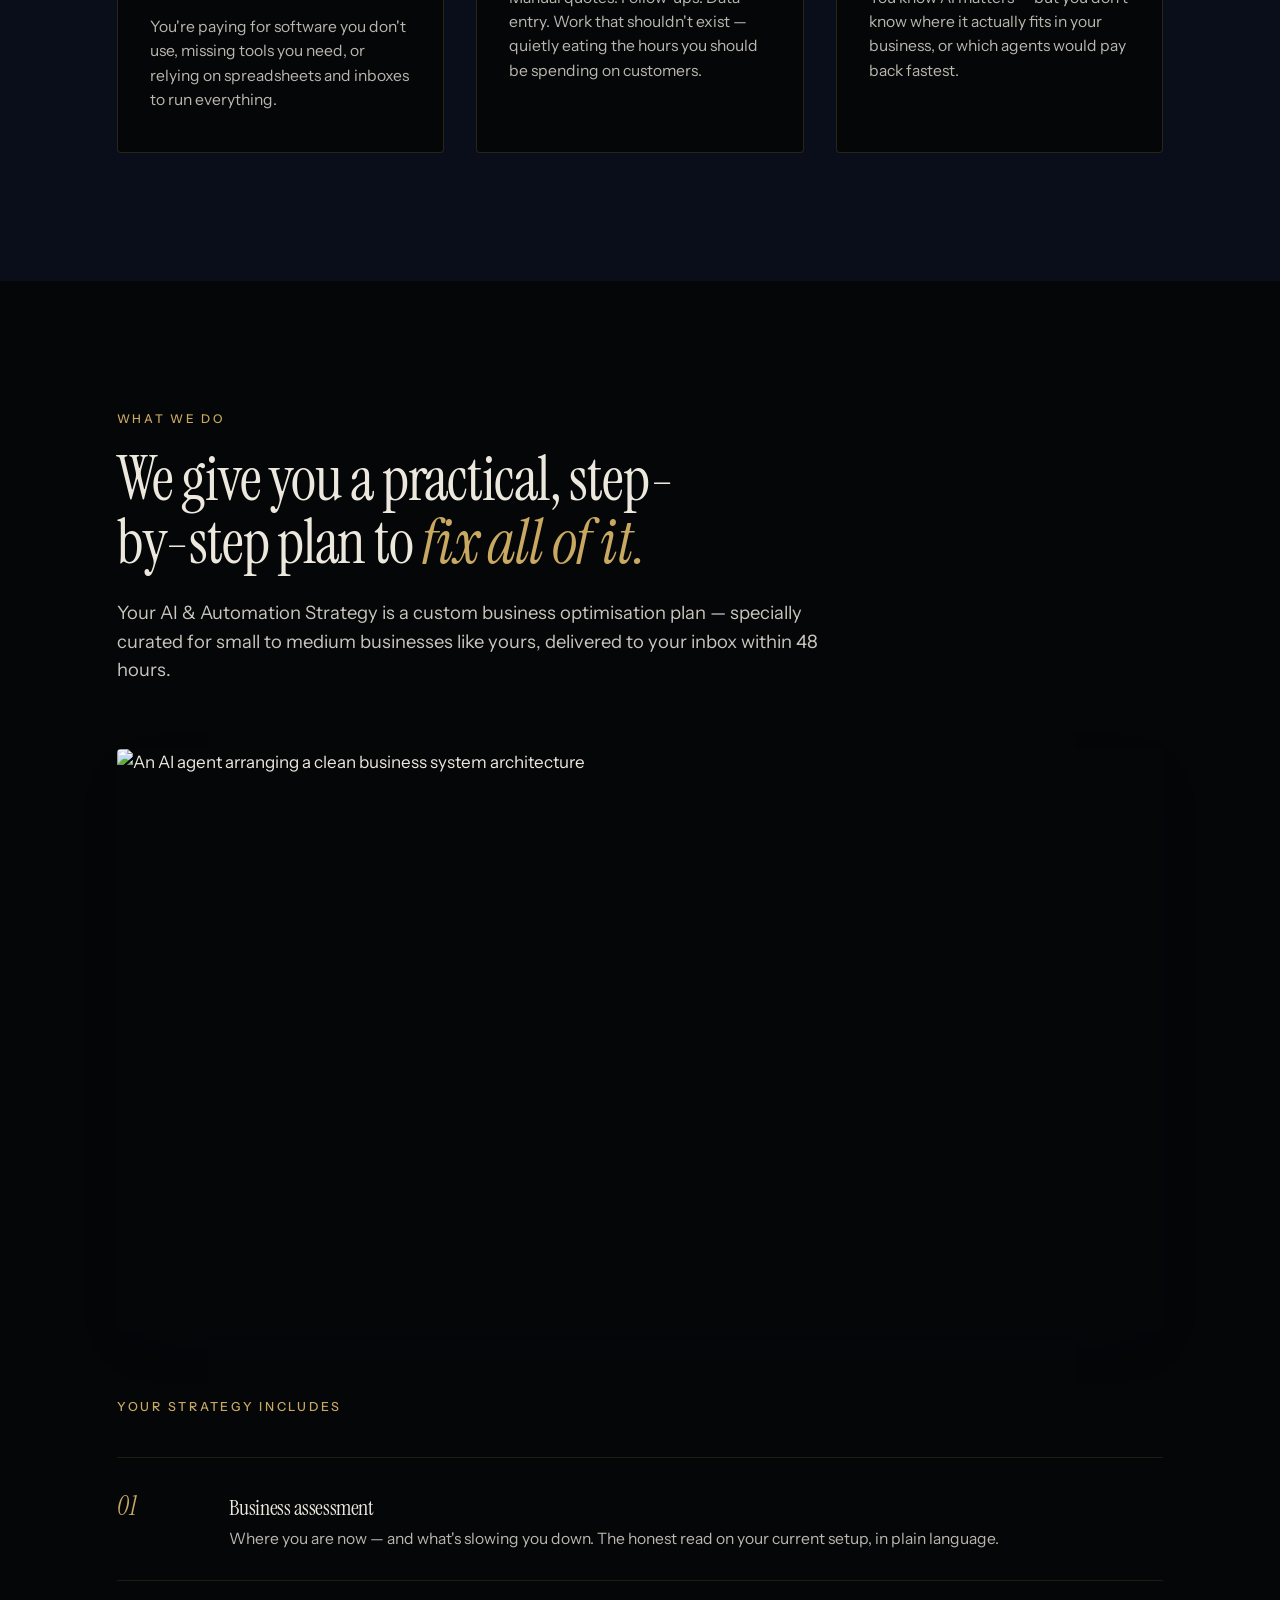
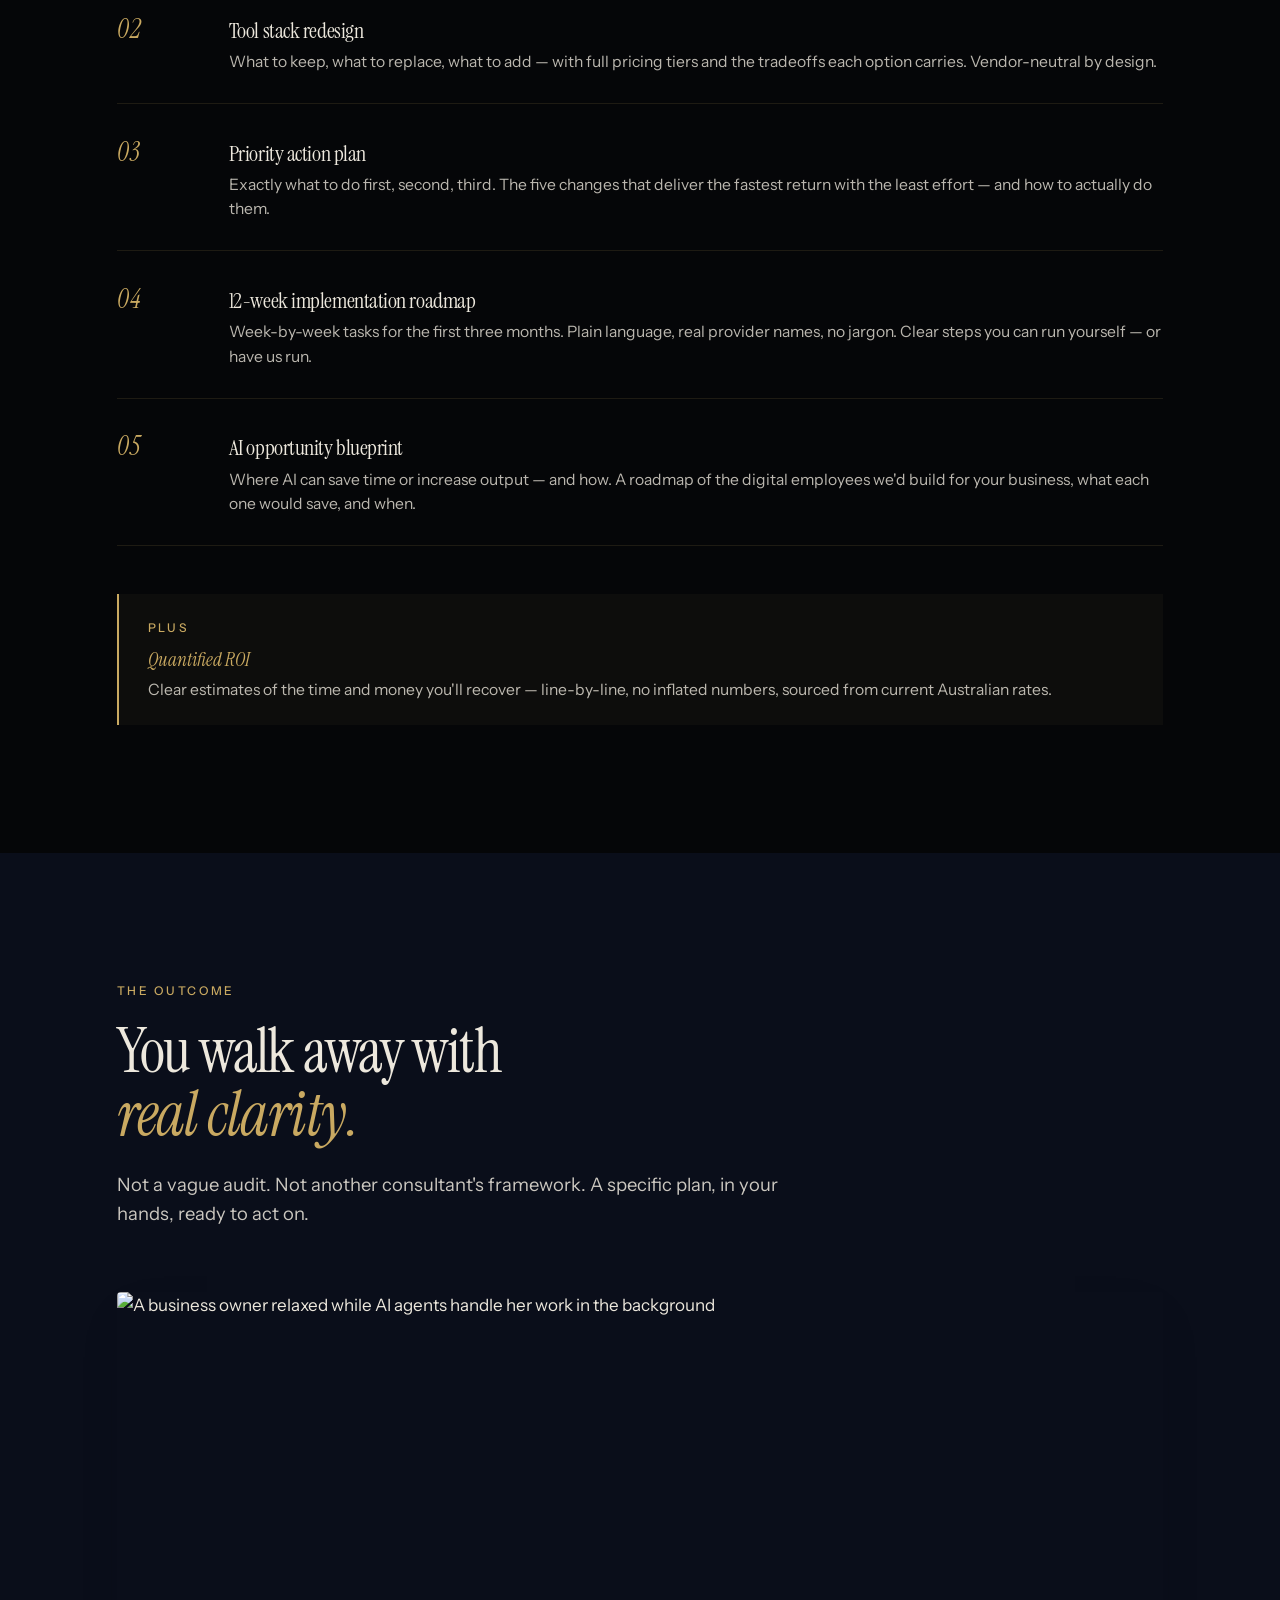
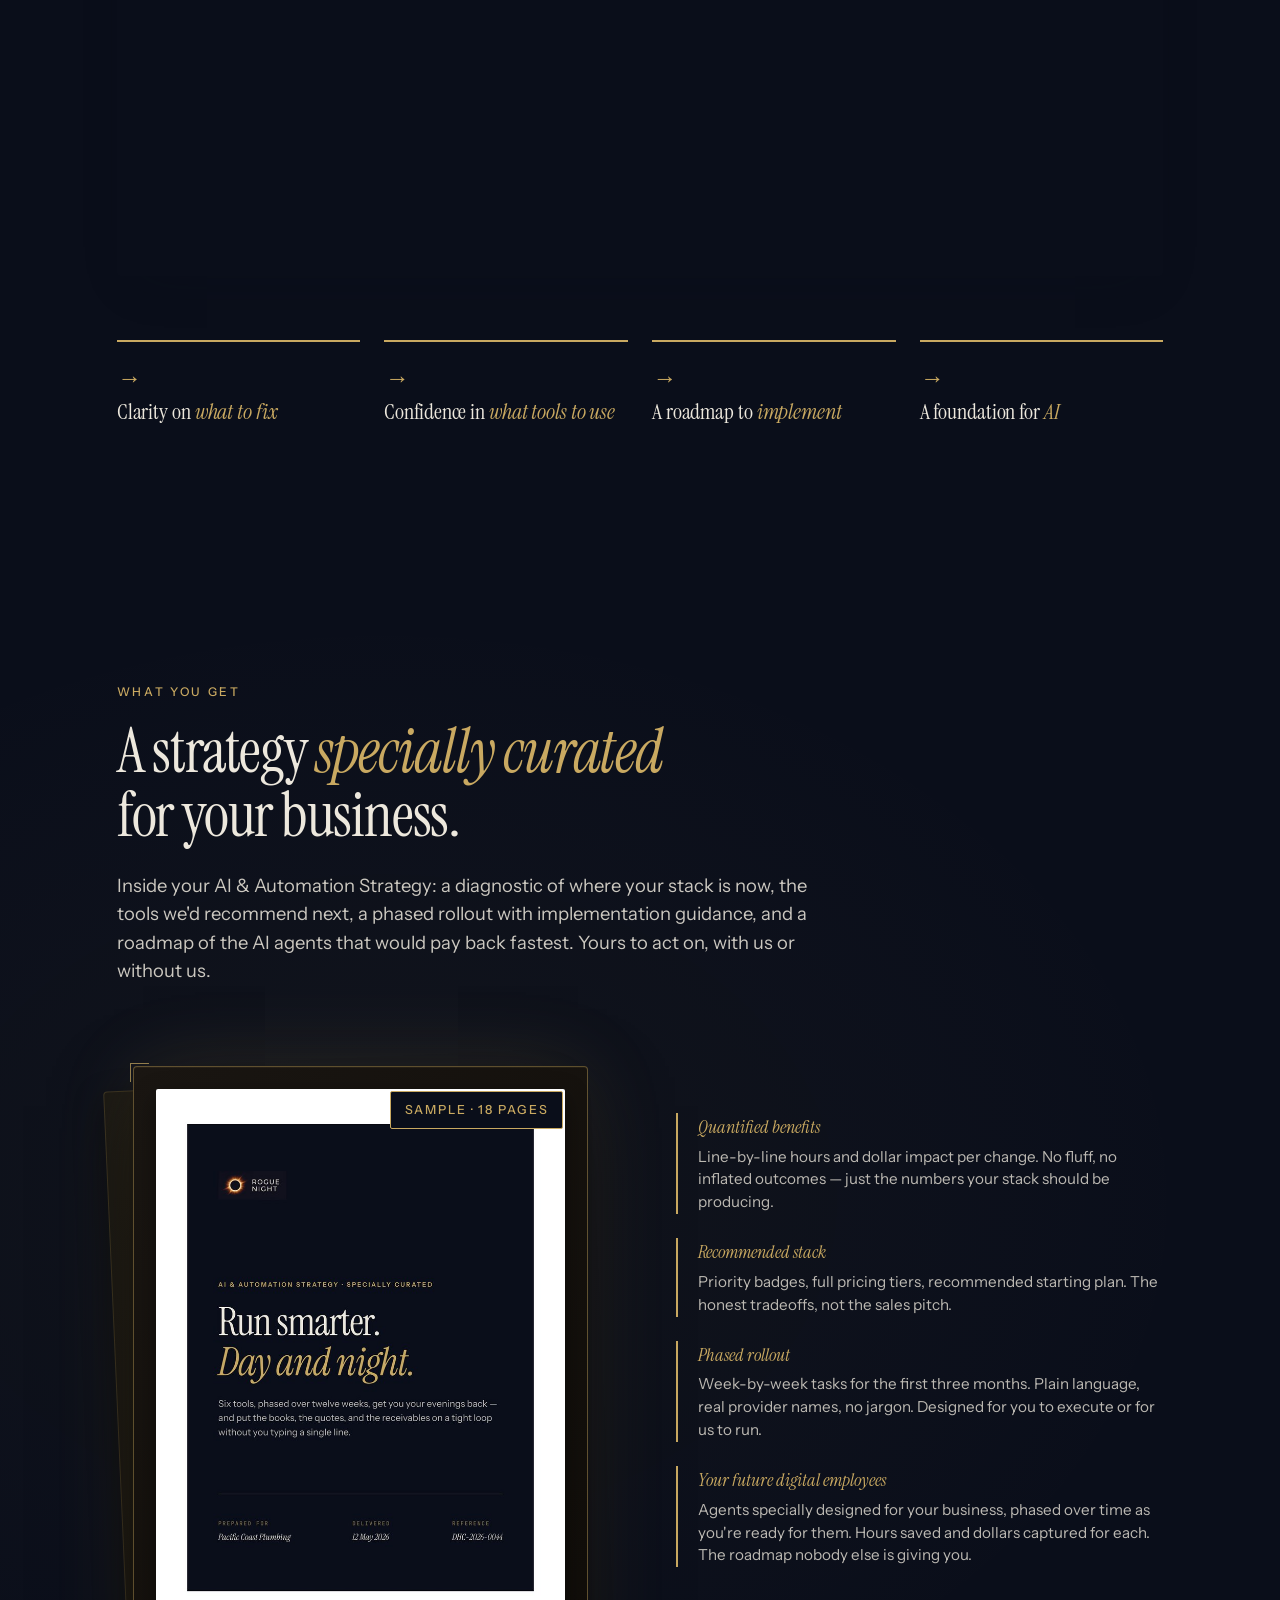
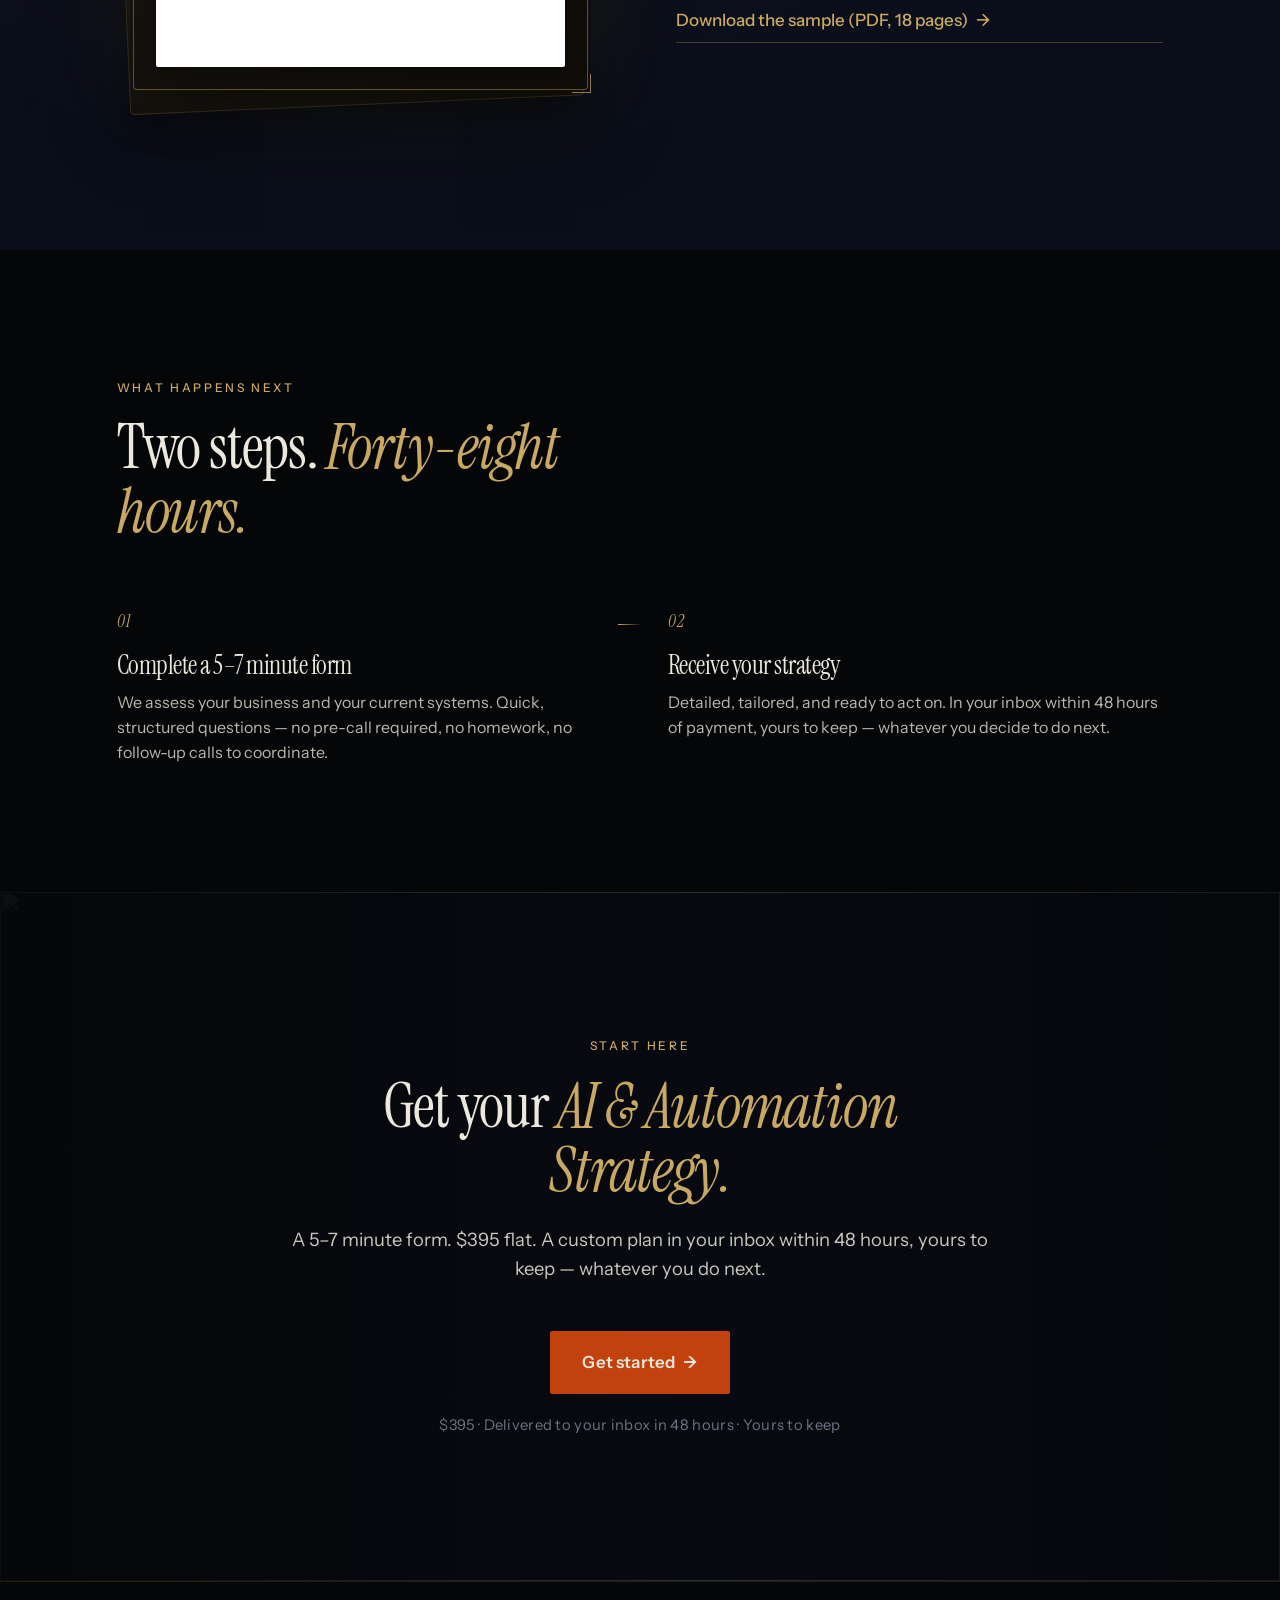
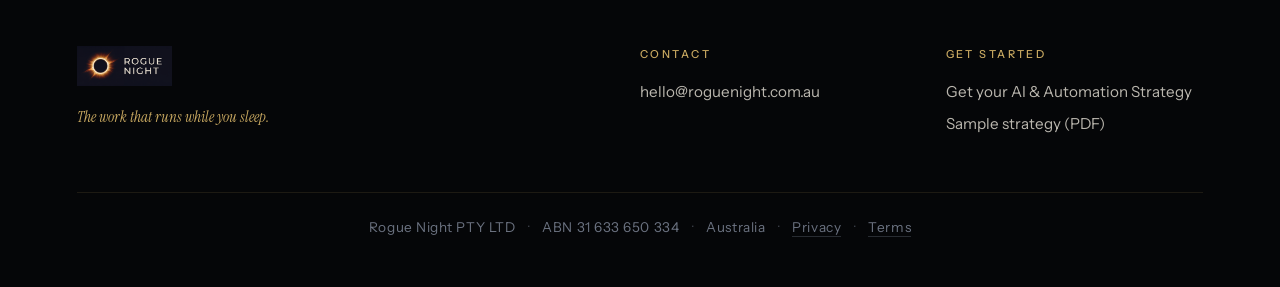
==== commit a47bdbc9: "feat(landing): visual layer — 5 robot/agent images + AI Sentinel cursor Adds 5 hero-quality robot/ag" ====
--- a/public/index.html
+++ b/public/index.html
@@ -81,7 +81,7 @@
     "price": "395",
     "priceCurrency": "AUD",
     "availability": "https://schema.org/InStock",
-    "description": "A custom business optimisation plan for small to medium businesses — assessment, tool stack redesign, priority action plan, 12-week implementation roadmap, and AI opportunity blueprint. Delivered to your inbox within 48 hours, with a strategy call included.",
+    "description": "A custom business optimisation plan for small to medium businesses — assessment, tool stack redesign, priority action plan, 12-week implementation roadmap, and AI opportunity blueprint. Delivered to your inbox within 48 hours.",
     "url": "https://tally.so/r/xX4YaG"
   }
 }
@@ -565,7 +565,7 @@
   .next-steps h2 { max-width: 18ch; margin-bottom: 4rem; }
   .next-grid {
     display: grid;
-    grid-template-columns: 1fr 1fr 1fr;
+    grid-template-columns: 1fr 1fr;
     gap: 3.5rem;
   }
   .next-step { position: relative; }
@@ -680,6 +680,145 @@
     .brand-bar .brand-logo { height: 60px; }
     .brand-bar { padding-top: 1.5rem; }
   }
+
+  /* ============================================================ */
+  /* IMAGE FRAMES — hero, pain, banner, final CTA background      */
+  /* ============================================================ */
+
+  .hero-flex {
+    display: grid;
+    grid-template-columns: 1.1fr 0.9fr;
+    gap: 4rem;
+    align-items: center;
+  }
+  .hero-text h1 { max-width: 18ch; }
+  .hero-image { position: relative; }
+  .hero-image img {
+    width: 100%; height: auto; display: block;
+    border-radius: 4px;
+    box-shadow: 0 24px 60px -20px rgba(10, 14, 26, 0.18);
+  }
+  .hero-image::after {
+    content: "";
+    position: absolute;
+    inset: -16px -16px 16px 16px;
+    border-left: 1px solid rgba(201, 169, 97, 0.4);
+    border-bottom: 1px solid rgba(201, 169, 97, 0.4);
+    pointer-events: none;
+    z-index: -1;
+  }
+
+  .pain-image {
+    margin: 3rem auto 4rem;
+    max-width: 460px;
+  }
+  .pain-image img {
+    width: 100%; height: auto; display: block;
+    border-radius: 4px;
+    box-shadow: 0 16px 40px -12px rgba(10, 14, 26, 0.15);
+  }
+
+  .banner-image {
+    margin: 3rem auto 4rem;
+    max-width: 1200px;
+    border-radius: 4px;
+    overflow: hidden;
+    box-shadow: 0 18px 48px -16px rgba(10, 14, 26, 0.2);
+  }
+  .banner-image img {
+    width: 100%; height: auto; display: block;
+  }
+
+  .final-cta {
+    position: relative;
+    overflow: hidden;
+  }
+  .final-cta .cta-bg {
+    position: absolute; inset: 0; z-index: 0;
+  }
+  .final-cta .cta-bg img {
+    width: 100%; height: 100%;
+    object-fit: cover;
+    object-position: center right;
+    opacity: 0.45;
+  }
+  .final-cta .cta-bg::after {
+    content: "";
+    position: absolute; inset: 0;
+    background: linear-gradient(90deg, rgba(5, 6, 8, 0.92) 0%, rgba(5, 6, 8, 0.55) 55%, rgba(5, 6, 8, 0.78) 100%);
+  }
+  .final-cta > *:not(.cta-bg) { position: relative; z-index: 1; }
+
+  @media (max-width: 900px) {
+    .hero-flex { grid-template-columns: 1fr; gap: 2.5rem; }
+    .hero-image { max-width: 480px; margin: 0 auto; }
+  }
+  @media (max-width: 720px) {
+    .hero-image, .pain-image { display: none; }
+    .banner-image { margin: 2rem auto 3rem; }
+  }
+
+  /* ============================================================ */
+  /* AI SENTINEL CURSOR                                           */
+  /* ============================================================ */
+  @media (hover: hover) {
+    html, body, a, button { cursor: none; }
+  }
+  .cursor-trail, .cursor-inner {
+    position: fixed; top: 0; left: 0;
+    pointer-events: none; z-index: 9999;
+    will-change: transform;
+    mix-blend-mode: difference;
+  }
+  .cursor-trail {
+    width: 40px; height: 40px;
+    border: 1px solid rgba(201, 169, 97, 0.4);
+    border-radius: 50%;
+    background: radial-gradient(circle at center, rgba(201, 169, 97, 0.18), transparent 70%);
+    transform: translate(-50%, -50%);
+    transition: width 0.25s ease-out, height 0.25s ease-out, opacity 0.25s ease-out, border-color 0.25s ease-out;
+    opacity: 0.7;
+  }
+  .cursor-inner {
+    width: 28px; height: 28px;
+    background: transparent;
+    transform: translate(-50%, -50%);
+    transition: transform 0.2s ease;
+  }
+  .cursor-inner svg { width: 100%; height: 100%; overflow: visible; }
+  .cursor-inner .ring-outer { fill: none; stroke: #C9A961; stroke-width: 1.4; opacity: 0.95; }
+  .cursor-inner .tick { stroke: #C9A961; stroke-width: 1.6; stroke-linecap: round; }
+  .cursor-inner .iris-ring { fill: none; stroke: rgba(201, 169, 97, 0.7); stroke-width: 1; }
+  .cursor-inner .iris-core {
+    fill: #C9A961;
+    transform-origin: center;
+    transform-box: fill-box;
+    animation: iris-pulse 2.2s ease-in-out infinite;
+  }
+  .cursor-inner .scan {
+    stroke: rgba(201, 169, 97, 0.55);
+    stroke-width: 0.9; stroke-linecap: round;
+    transform-origin: 12px 12px;
+    animation: scan-sweep 3s linear infinite;
+  }
+  @keyframes iris-pulse {
+    0%, 100% { transform: scale(1); opacity: 1; }
+    50% { transform: scale(0.55); opacity: 0.75; }
+  }
+  @keyframes scan-sweep {
+    from { transform: rotate(0deg); }
+    to { transform: rotate(360deg); }
+  }
+  body.hover-cta .cursor-trail { width: 72px; height: 72px; opacity: 1; border-color: rgba(201, 169, 97, 0.7); }
+  body.hover-cta .cursor-inner { transform: translate(-50%, -50%) scale(1.45); }
+  body.hover-cta .cursor-inner .scan { animation-duration: 0.9s; }
+  body.hover-cta .cursor-inner .iris-core { animation-duration: 0.6s; }
+  body.hover-image .cursor-trail { width: 56px; height: 56px; border-color: rgba(201, 169, 97, 0.5); }
+  body.hover-image .cursor-inner .scan { animation-duration: 0.6s; }
+  @media (prefers-reduced-motion: reduce), (hover: none) {
+    html, body, a, button { cursor: auto !important; }
+    .cursor-inner, .cursor-trail { display: none !important; }
+  }
 </style>
 </head>
 <body>
@@ -696,14 +835,21 @@
 
 <!-- HERO -->
 <section class="hero">
-  <p class="eyebrow">AI &amp; Automation Strategy</p>
-  <h1>Run your business <em>smarter.</em><br>With systems that work — even when you don't.</h1>
-  <p class="subhead">We help Australian businesses identify the right tools, eliminate wasted effort, and design AI-powered systems that reduce admin, improve conversion, and free up your time.</p>
-  <div>
-    <a href="https://tally.so/r/xX4YaG" target="_blank" rel="noopener noreferrer" class="cta-primary">
-      Get your AI &amp; Automation Strategy <span class="cta-arrow">→</span>
-    </a>
-    <p class="cta-support">$395 · Strategy delivered in 48 hours · Strategy call included</p>
+  <div class="hero-flex">
+    <div class="hero-text">
+      <p class="eyebrow">AI &amp; Automation Strategy</p>
+      <h1>Run your business <em>smarter.</em><br>With systems that work — even when you don't.</h1>
+      <p class="subhead">We help Australian businesses identify the right tools, eliminate wasted effort, and design AI-powered systems that reduce admin, improve conversion, and free up your time.</p>
+      <div>
+        <a href="https://tally.so/r/xX4YaG" target="_blank" rel="noopener noreferrer" class="cta-primary">
+          Get your AI &amp; Automation Strategy <span class="cta-arrow">→</span>
+        </a>
+        <p class="cta-support">$395 · Delivered to your inbox in 48 hours · Yours to keep</p>
+      </div>
+    </div>
+    <div class="hero-image">
+      <img src="/images/hero-agent.jpg" alt="AI agent multitasking across business systems" loading="eager" width="960" height="1191">
+    </div>
   </div>
 </section>
 
@@ -753,6 +899,9 @@
   <div class="container">
     <p class="eyebrow">The problem we see</p>
     <h2>You're not slow.<br><em>You're under-systemised.</em></h2>
+    <div class="pain-image">
+      <img src="/images/pain-overwhelm.jpg" alt="An agent surrounded by chaotic dashboards — the under-systemised state" loading="lazy" width="960" height="1191">
+    </div>
     <div class="pain-cards">
       <div class="pain-card">
         <span class="pain-num">01</span>
@@ -779,6 +928,9 @@
     <p class="eyebrow">What we do</p>
     <h2>We give you a practical, step-by-step plan to <em>fix all of it.</em></h2>
     <p class="subhead">Your AI &amp; Automation Strategy is a custom business optimisation plan — specially curated for small to medium businesses like yours, delivered to your inbox within 48 hours.</p>
+    <div class="banner-image">
+      <img src="/images/system-build.jpg" alt="An AI agent arranging a clean business system architecture" loading="lazy" width="1600" height="893">
+    </div>
     <div class="what-we-do-includes">Your strategy includes</div>
     <div class="deliverables">
       <div class="deliverable">
@@ -831,6 +983,9 @@
     <p class="eyebrow">The outcome</p>
     <h2>You walk away with <em>real clarity.</em></h2>
     <p class="subhead">Not a vague audit. Not another consultant's framework. A specific plan, in your hands, ready to act on.</p>
+    <div class="banner-image">
+      <img src="/images/outcomes-relaxed.jpg" alt="A business owner relaxed while AI agents handle her work in the background" loading="lazy" width="1600" height="893">
+    </div>
     <div class="outcomes-grid">
       <div class="outcome">
         <span class="outcome-arrow"><em>→</em></span>
@@ -894,7 +1049,7 @@
 <section class="next-steps">
   <div class="container">
     <p class="eyebrow">What happens next</p>
-    <h2>Three steps. <em>Total clarity.</em></h2>
+    <h2>Two steps. <em>Forty-eight hours.</em></h2>
     <div class="next-grid">
       <div class="next-step">
         <span class="next-step-num"><em>01</em></span>
@@ -904,12 +1059,7 @@
       <div class="next-step">
         <span class="next-step-num"><em>02</em></span>
         <h3>Receive your strategy</h3>
-        <p>Detailed, tailored, and ready to act on. In your inbox within 48 hours of payment — yours to keep and share with your team.</p>
-      </div>
-      <div class="next-step">
-        <span class="next-step-num"><em>03</em></span>
-        <h3>Jump on a strategy call</h3>
-        <p>We walk through your plan together — what to prioritise, how to start, and where AI fits. So you know exactly where to begin.</p>
+        <p>Detailed, tailored, and ready to act on. In your inbox within 48 hours of payment, yours to keep — whatever you decide to do next.</p>
       </div>
     </div>
   </div>
@@ -917,13 +1067,16 @@
 
 <!-- FINAL CTA -->
 <section class="final-cta">
+  <div class="cta-bg" aria-hidden="true">
+    <img src="/images/cta-thinking.jpg" alt="" loading="lazy" width="1600" height="893">
+  </div>
   <p class="eyebrow">Start here</p>
   <h2>Get your <em>AI &amp; Automation Strategy.</em></h2>
-  <p class="subhead">A 5–7 minute form. One fee: $395. Your strategy lands within 48 hours, then we jump on a call to make sure you know exactly where to start.</p>
+  <p class="subhead">A 5–7 minute form. $395 flat. A custom plan in your inbox within 48 hours, yours to keep — whatever you do next.</p>
   <a href="https://tally.so/r/xX4YaG" target="_blank" rel="noopener noreferrer" class="cta-primary">
     Get started <span class="cta-arrow">→</span>
   </a>
-  <p class="cta-support">$395 · Strategy delivered in 48 hours · Strategy call included</p>
+  <p class="cta-support">$395 · Delivered to your inbox in 48 hours · Yours to keep</p>
 </section>
 
 <!-- FOOTER -->
@@ -950,5 +1103,57 @@
   </div>
 </footer>
 
+<!-- AI Sentinel cursor — desktop only, respects prefers-reduced-motion -->
+<div class="cursor-trail" aria-hidden="true"></div>
+<div class="cursor-inner" aria-hidden="true">
+  <svg viewBox="0 0 24 24" xmlns="http://www.w3.org/2000/svg">
+    <circle class="ring-outer" cx="12" cy="12" r="9"></circle>
+    <line class="tick" x1="12" y1="0.6" x2="12" y2="2.6"></line>
+    <line class="tick" x1="12" y1="21.4" x2="12" y2="23.4"></line>
+    <line class="tick" x1="0.6" y1="12" x2="2.6" y2="12"></line>
+    <line class="tick" x1="21.4" y1="12" x2="23.4" y2="12"></line>
+    <circle class="iris-ring" cx="12" cy="12" r="4.2"></circle>
+    <circle class="iris-core" cx="12" cy="12" r="1.8"></circle>
+    <line class="scan" x1="12" y1="3.5" x2="12" y2="9.6"></line>
+  </svg>
+</div>
+<script>
+(function() {
+  var trail = document.querySelector('.cursor-trail');
+  var inner = document.querySelector('.cursor-inner');
+  if (!trail || !inner) return;
+  // Gracefully disable on touch / reduced-motion
+  if (matchMedia('(prefers-reduced-motion: reduce)').matches || !matchMedia('(hover: hover)').matches) {
+    trail.style.display = 'none';
+    inner.style.display = 'none';
+    return;
+  }
+  var mx = window.innerWidth / 2, my = window.innerHeight / 2;
+  var tx = mx, ty = my;
+  window.addEventListener('mousemove', function(e) {
+    mx = e.clientX; my = e.clientY;
+    inner.style.left = mx + 'px';
+    inner.style.top = my + 'px';
+  });
+  function loop() {
+    tx += (mx - tx) * 0.18;
+    ty += (my - ty) * 0.18;
+    trail.style.left = tx + 'px';
+    trail.style.top = ty + 'px';
+    requestAnimationFrame(loop);
+  }
+  loop();
+  var body = document.body;
+  document.querySelectorAll('a, button, .cta-primary, .cta-ghost').forEach(function(el) {
+    el.addEventListener('mouseenter', function() { body.classList.add('hover-cta'); });
+    el.addEventListener('mouseleave', function() { body.classList.remove('hover-cta'); });
+  });
+  document.querySelectorAll('.hero-image, .pain-image, .banner-image, .sample-thumb, img').forEach(function(el) {
+    el.addEventListener('mouseenter', function() { body.classList.add('hover-image'); });
+    el.addEventListener('mouseleave', function() { body.classList.remove('hover-image'); });
+  });
+})();
+</script>
+
 </body>
 </html>
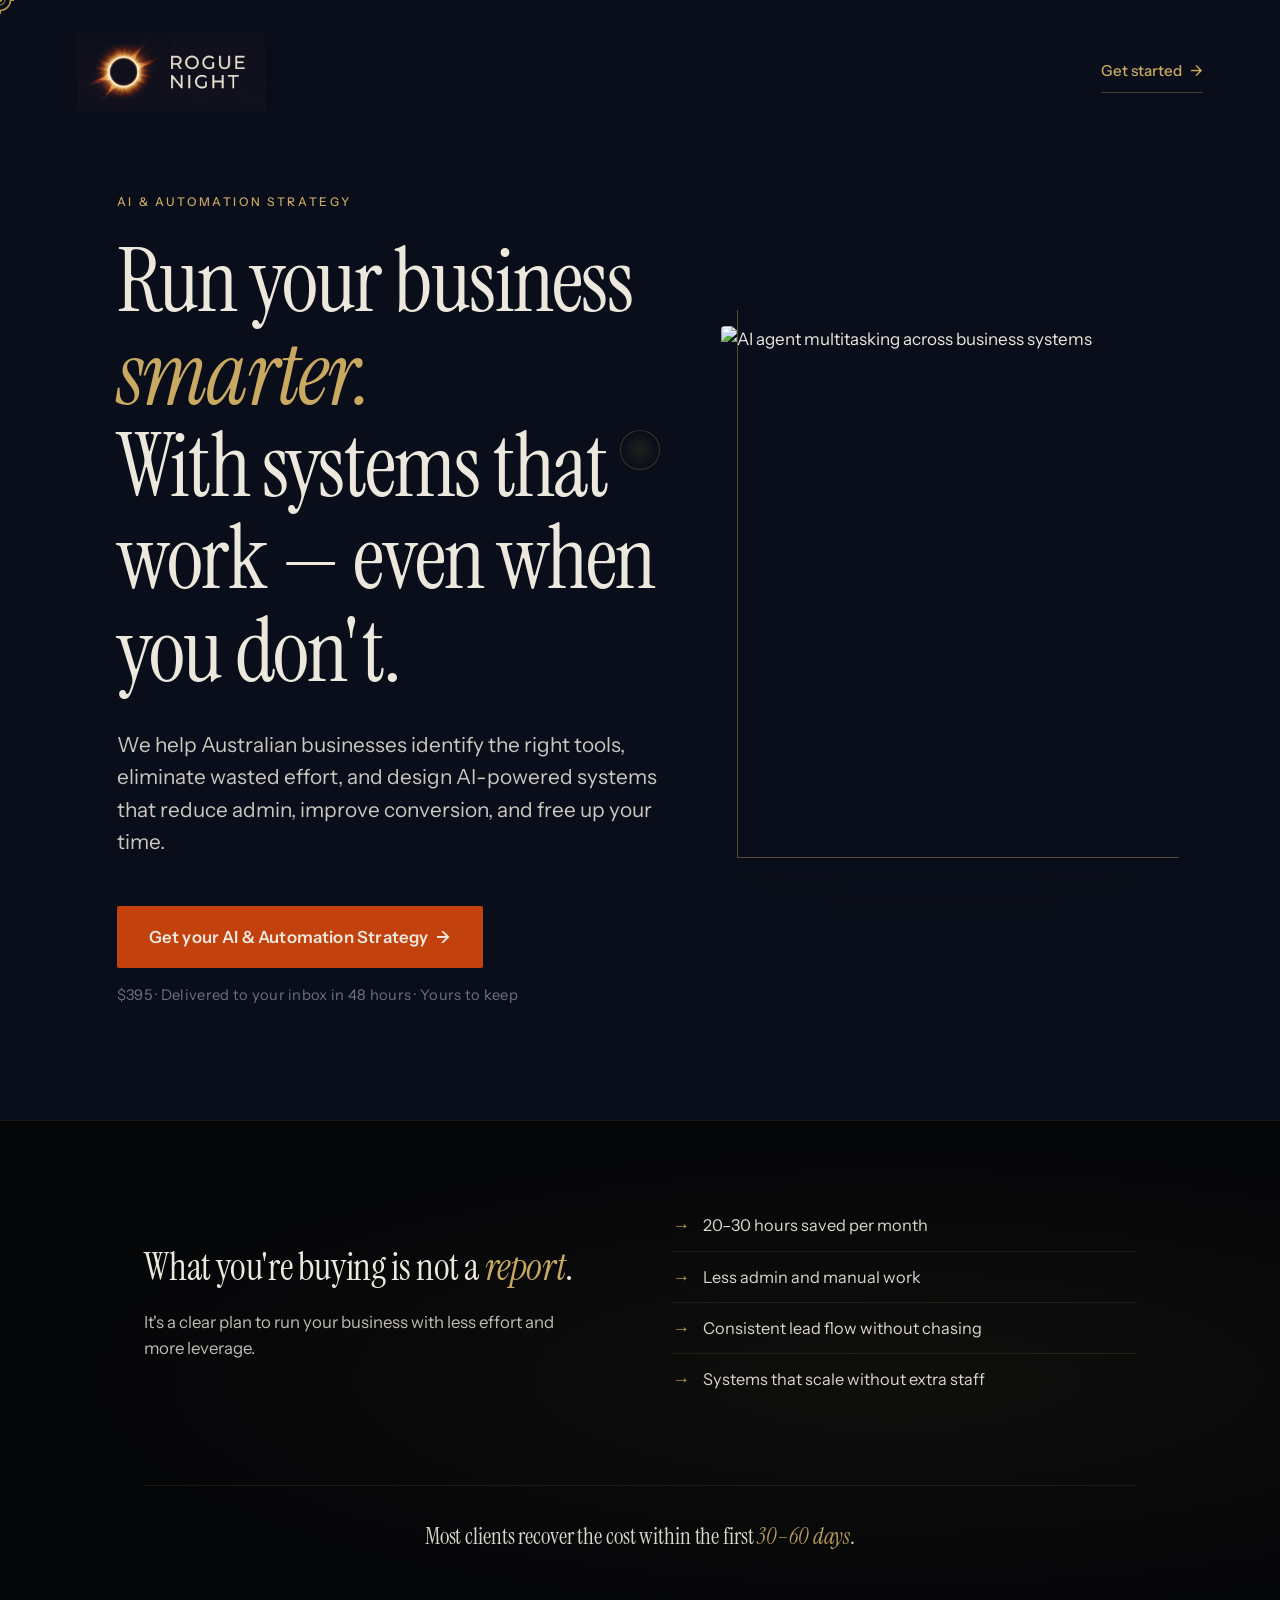
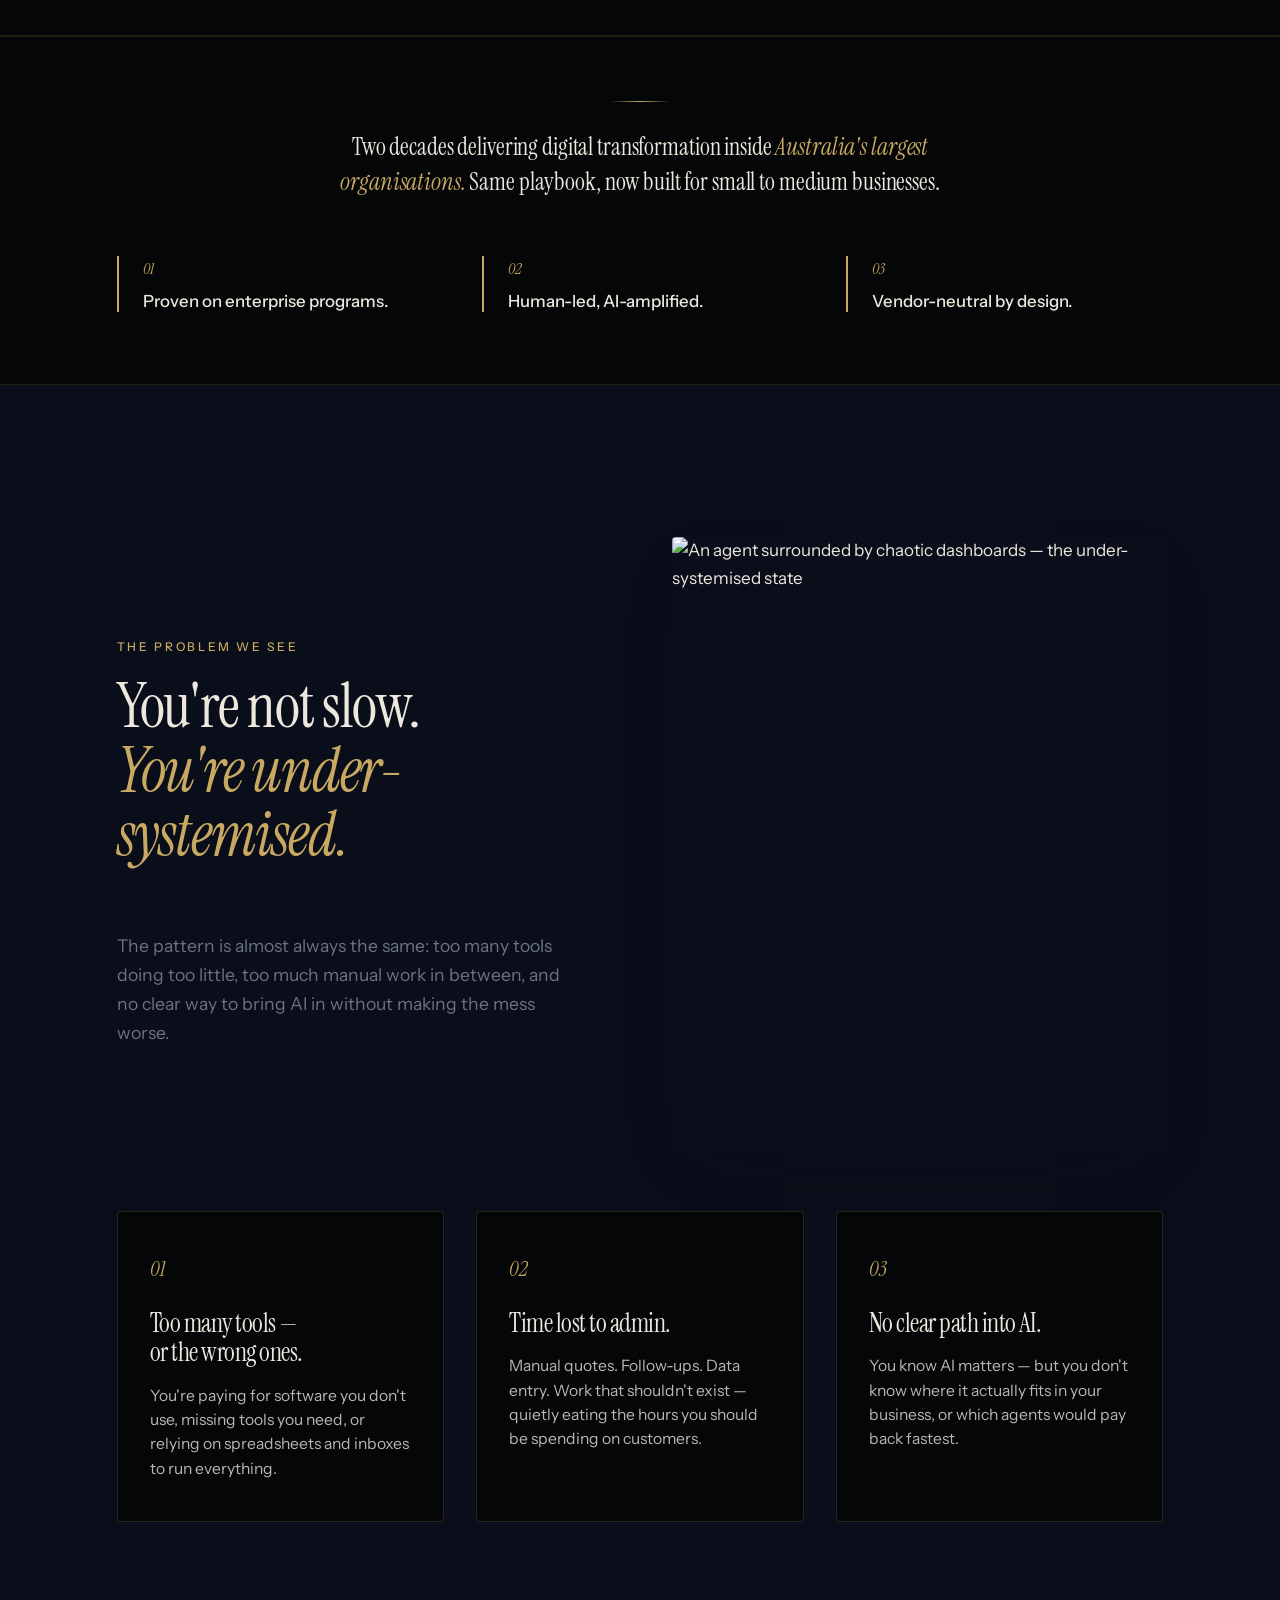
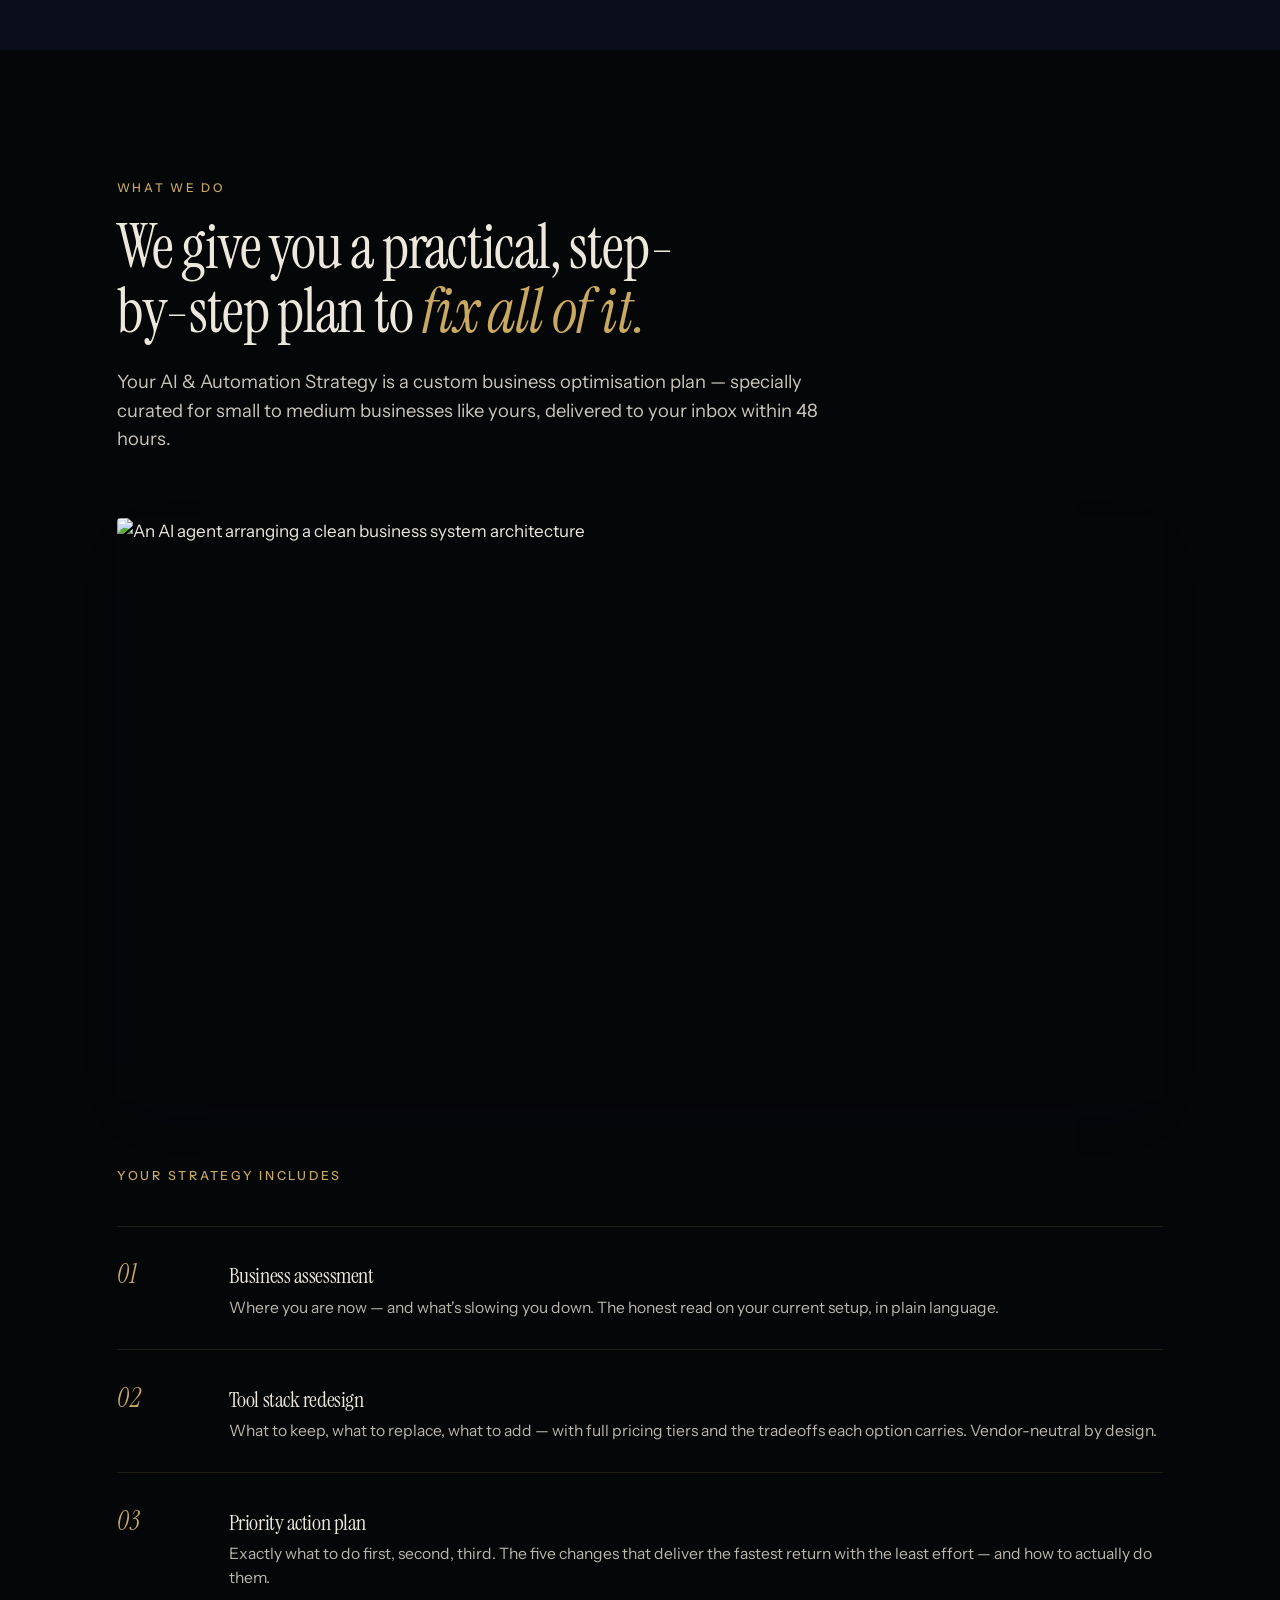
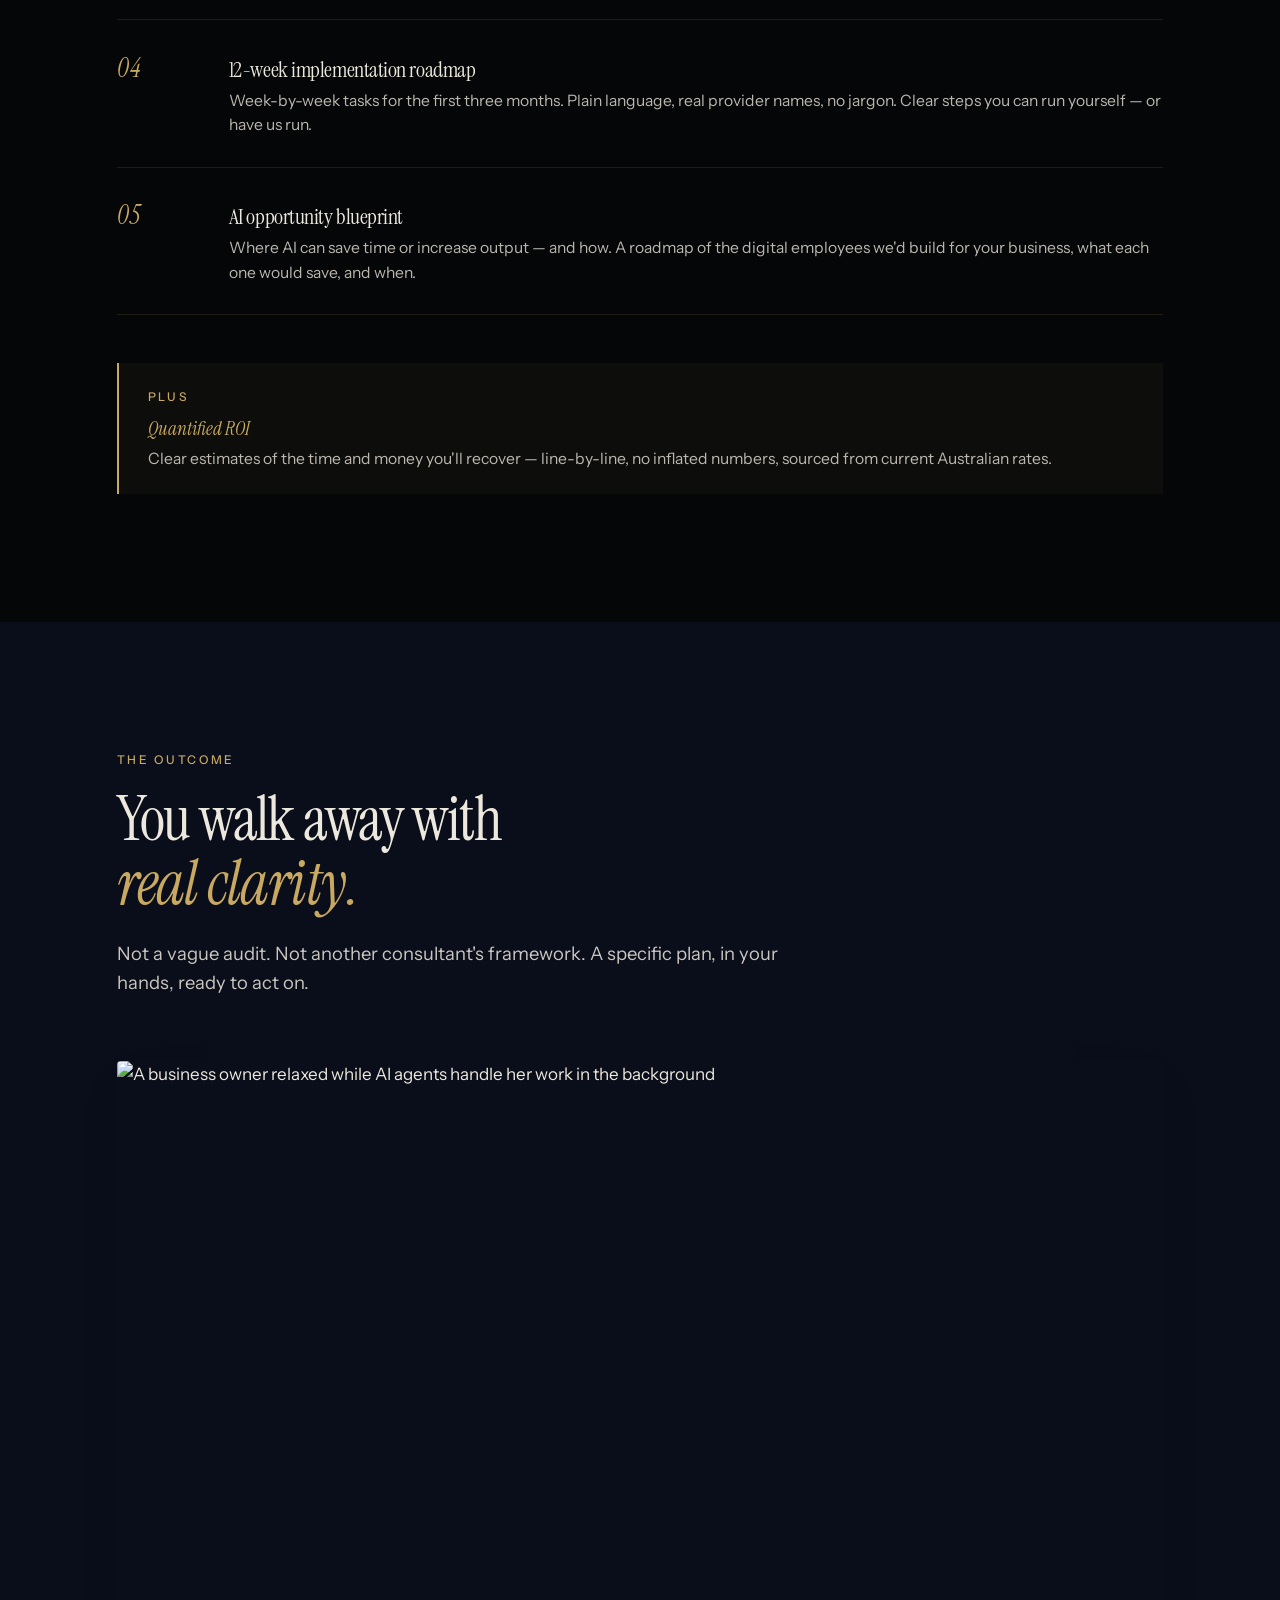
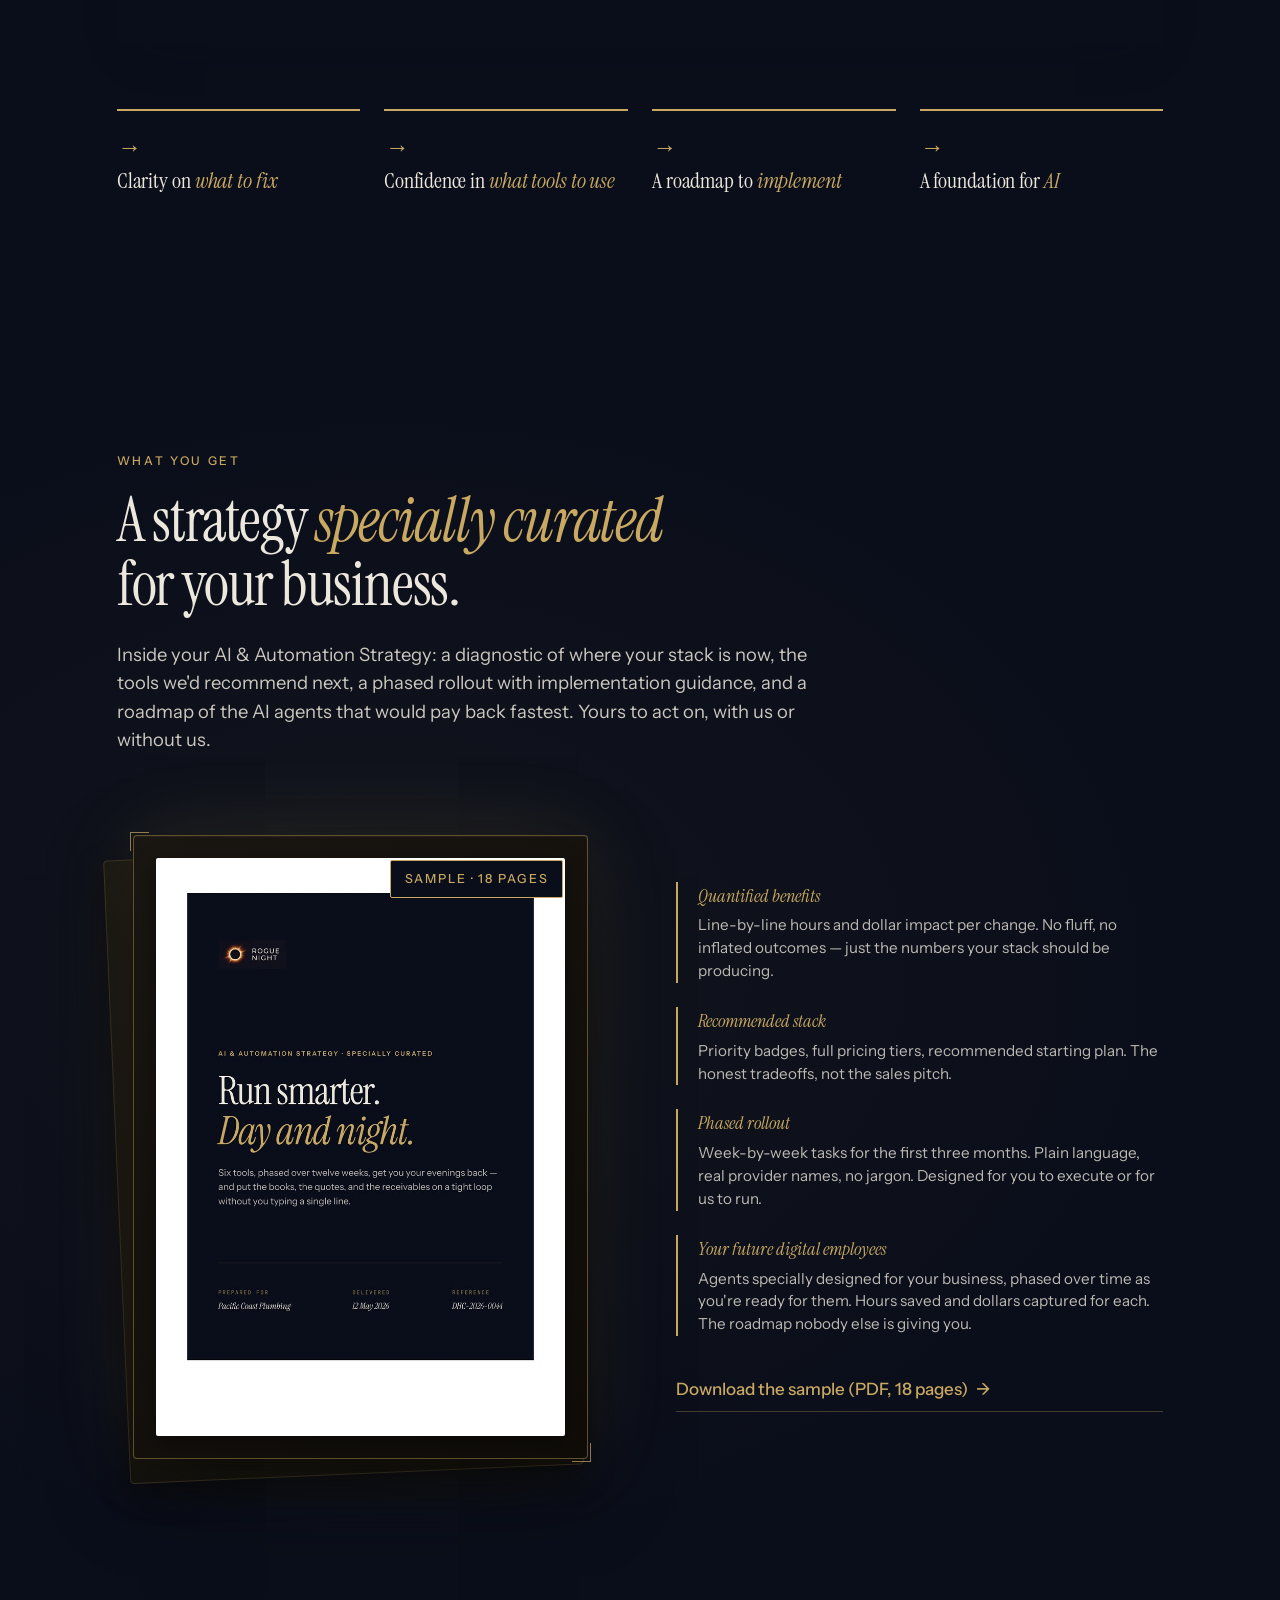
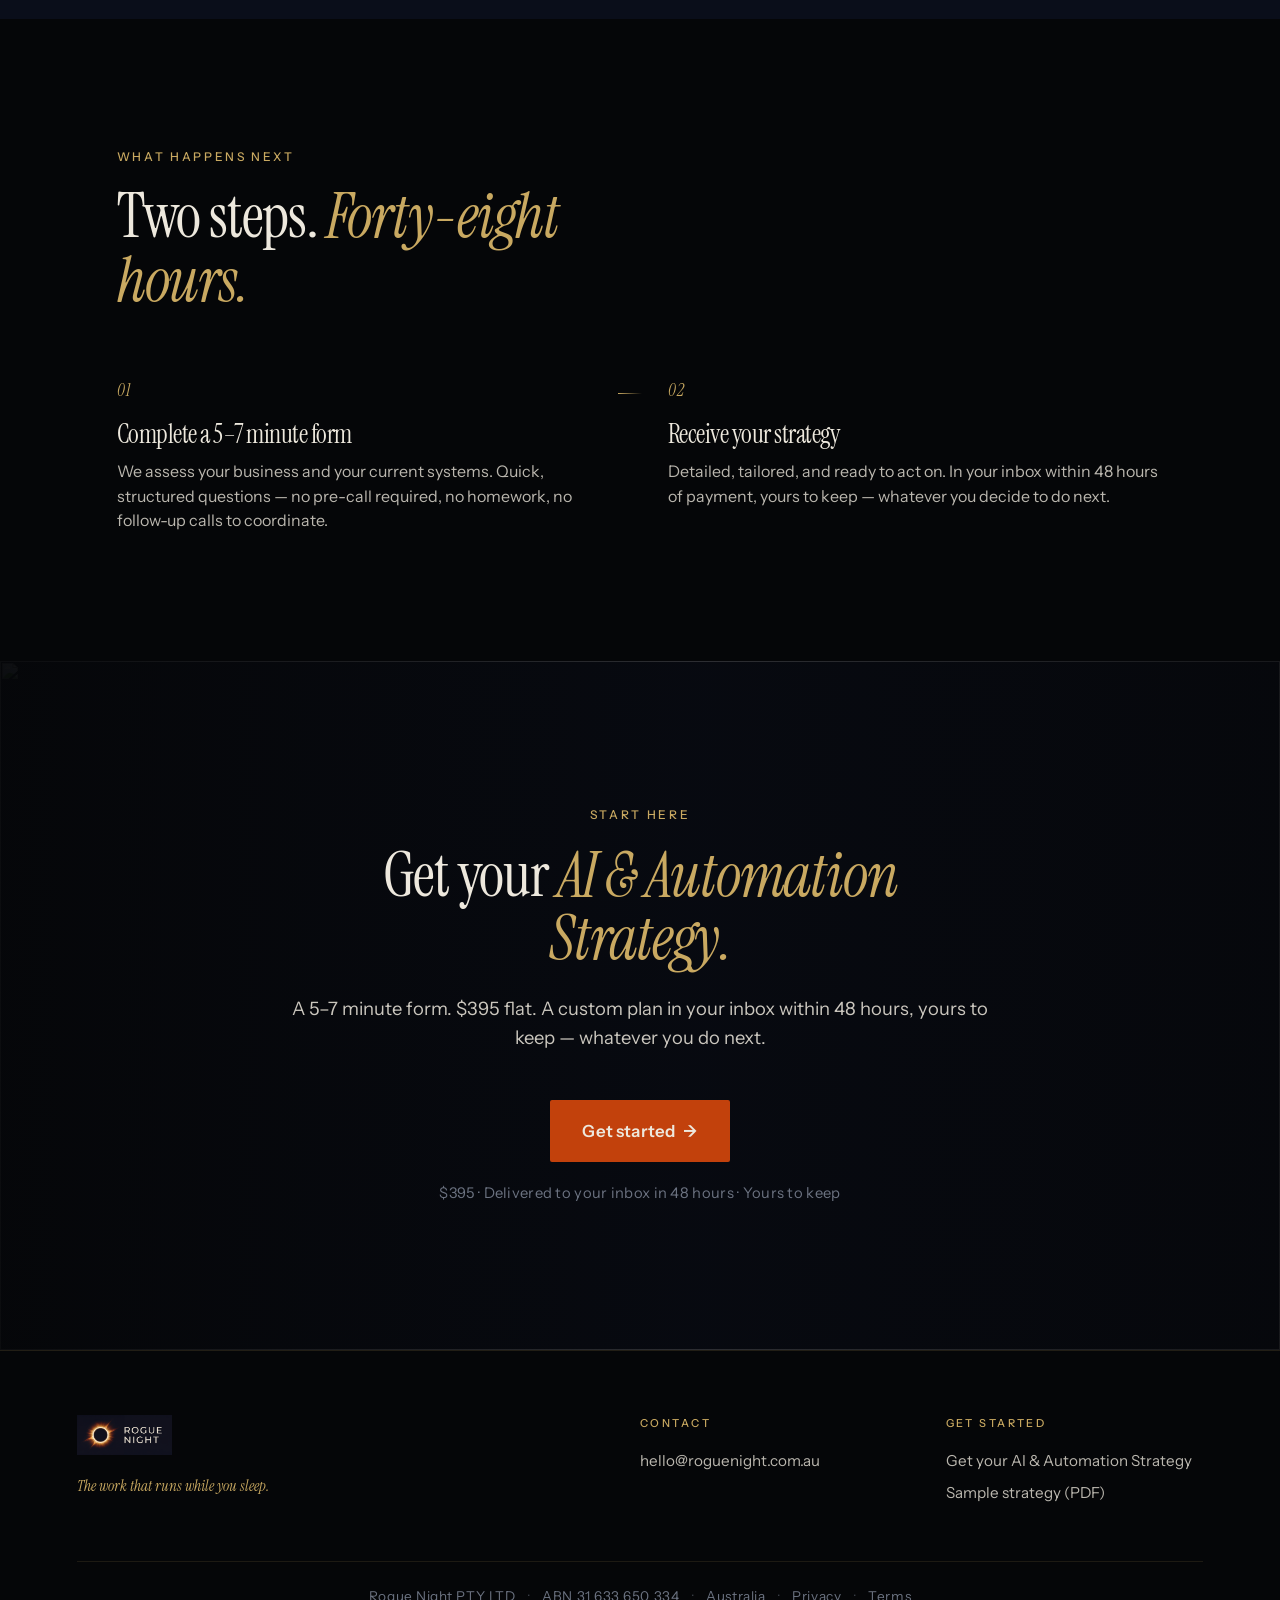
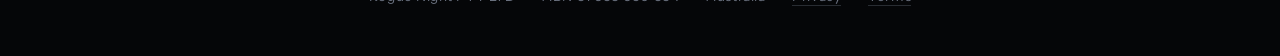
==== commit dccbe7af: "feat(landing): new OG image (agents + brand copy) + pain section restructure Two changes in this com" ====
--- a/public/index.html
+++ b/public/index.html
@@ -25,7 +25,7 @@
 <meta property="og:title" content="Rogue Night — Run your business smarter">
 <meta property="og:description" content="AI &amp; Automation Strategy for Australian small to medium businesses. A custom plan to identify the right tools, eliminate wasted effort, and design AI-powered systems. $395, within 48 hours.">
 <meta property="og:url" content="https://roguenight.com.au/">
-<meta property="og:image" content="https://roguenight.com.au/og-image.png">
+<meta property="og:image" content="https://roguenight.com.au/og-image.jpg">
 <meta property="og:image:width" content="1200">
 <meta property="og:image:height" content="630">
 <meta property="og:image:alt" content="Rogue Night — AI &amp; Automation Strategy for Australian small to medium businesses">
@@ -35,7 +35,7 @@
 <meta name="twitter:card" content="summary_large_image">
 <meta name="twitter:title" content="Rogue Night — Run your business smarter">
 <meta name="twitter:description" content="AI &amp; Automation Strategy for Australian small to medium businesses. $395, within 48 hours.">
-<meta name="twitter:image" content="https://roguenight.com.au/og-image.png">
+<meta name="twitter:image" content="https://roguenight.com.au/og-image.jpg">
 <meta name="twitter:image:alt" content="Rogue Night logo on Ink background with editorial headline">
 
 <!-- Geographic targeting -->
@@ -51,7 +51,7 @@
   "alternateName": "Rogue Night",
   "url": "https://roguenight.com.au/",
   "logo": "https://roguenight.com.au/logo-stacked.png",
-  "image": "https://roguenight.com.au/og-image.png",
+  "image": "https://roguenight.com.au/og-image.jpg",
   "description": "AI & Automation Strategy and tool advisory for Australian small to medium businesses. Custom business optimisation plans, AI agent and digital employee design and implementation.",
   "slogan": "The work that runs while you sleep.",
   "email": "hello@roguenight.com.au",
@@ -708,14 +708,31 @@
     z-index: -1;
   }
 
-  .pain-image {
-    margin: 3rem auto 4rem;
-    max-width: 460px;
-  }
+  /* Pain section header — two columns: text left, image right */
+  .pain-header {
+    display: grid;
+    grid-template-columns: 1fr 1fr;
+    gap: 4rem;
+    align-items: center;
+    margin: 1.5rem 0 4rem;
+  }
+  .pain-header h2 { max-width: 14ch; }
+  .pain-intro {
+    font-size: 1.1rem;
+    line-height: 1.65;
+    color: var(--slate);
+    margin-top: 1.25rem;
+    max-width: 38ch;
+  }
+  .pain-image { margin: 0; }
   .pain-image img {
     width: 100%; height: auto; display: block;
     border-radius: 4px;
-    box-shadow: 0 16px 40px -12px rgba(10, 14, 26, 0.15);
+    box-shadow: 0 24px 60px -20px rgba(10, 14, 26, 0.25);
+  }
+  @media (max-width: 900px) {
+    .pain-header { grid-template-columns: 1fr; gap: 2rem; }
+    .pain-image { max-width: 460px; margin: 0 auto; }
   }
 
   .banner-image {
@@ -897,10 +914,15 @@
 <!-- PROBLEM -->
 <section class="pain">
   <div class="container">
-    <p class="eyebrow">The problem we see</p>
-    <h2>You're not slow.<br><em>You're under-systemised.</em></h2>
-    <div class="pain-image">
-      <img src="/images/pain-overwhelm.jpg" alt="An agent surrounded by chaotic dashboards — the under-systemised state" loading="lazy" width="960" height="1191">
+    <div class="pain-header">
+      <div class="pain-header-text">
+        <p class="eyebrow">The problem we see</p>
+        <h2>You're not slow.<br><em>You're under-systemised.</em></h2>
+        <p class="pain-intro">The pattern is almost always the same: too many tools doing too little, too much manual work in between, and no clear way to bring AI in without making the mess worse.</p>
+      </div>
+      <div class="pain-image">
+        <img src="/images/pain-overwhelm.jpg" alt="An agent surrounded by chaotic dashboards — the under-systemised state" loading="lazy" width="960" height="1191">
+      </div>
     </div>
     <div class="pain-cards">
       <div class="pain-card">
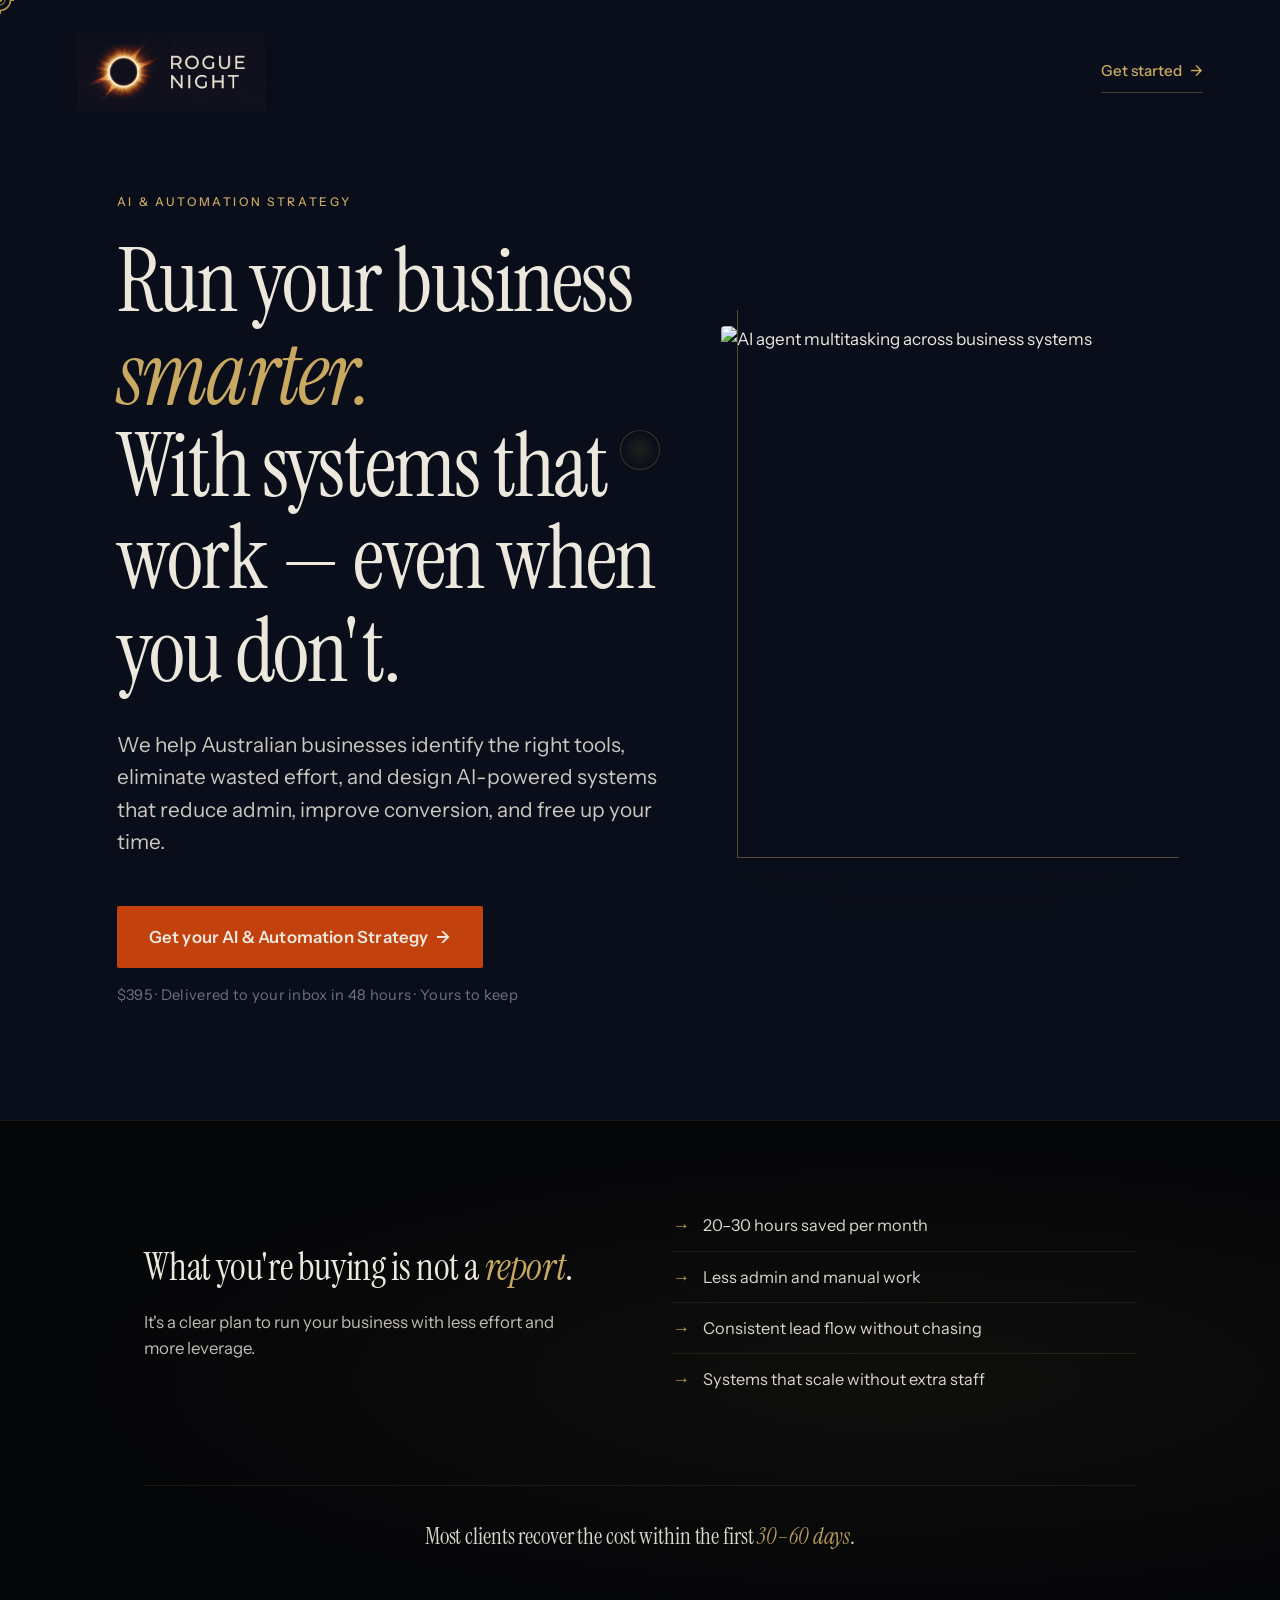
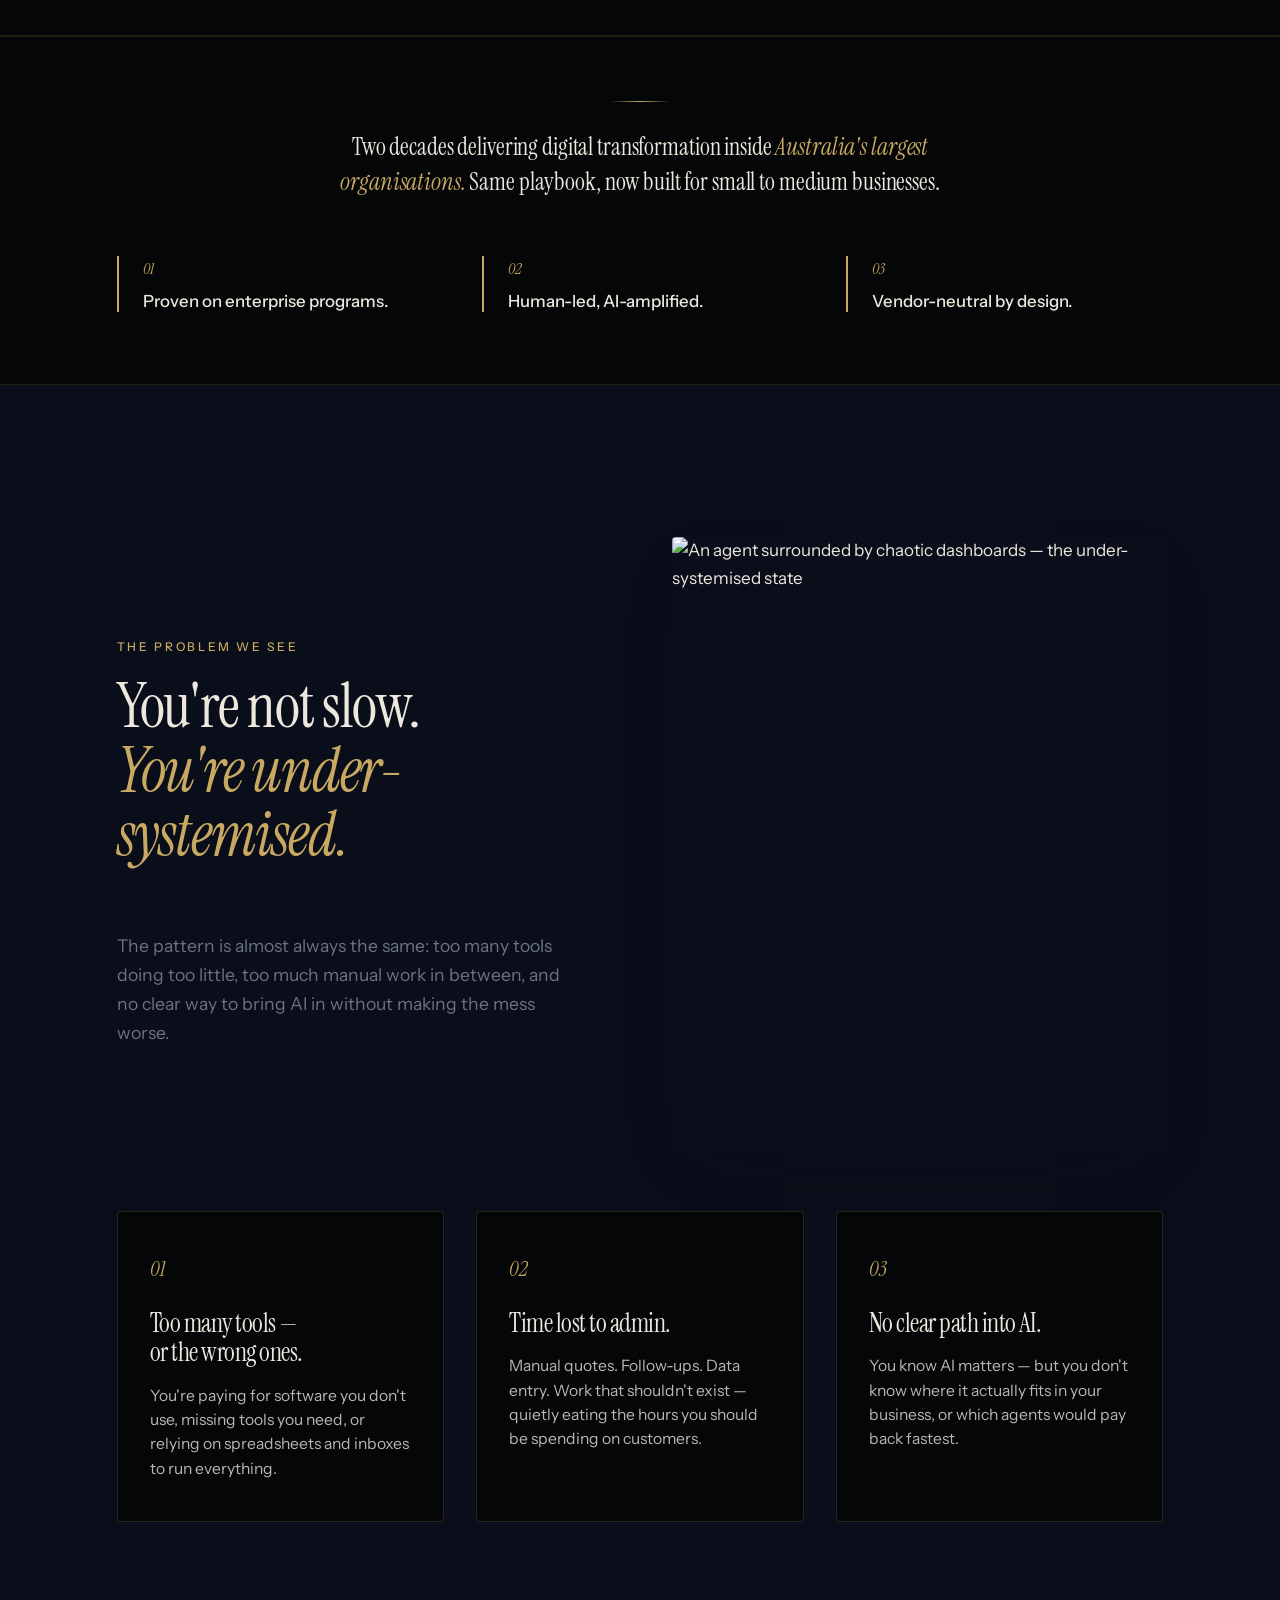
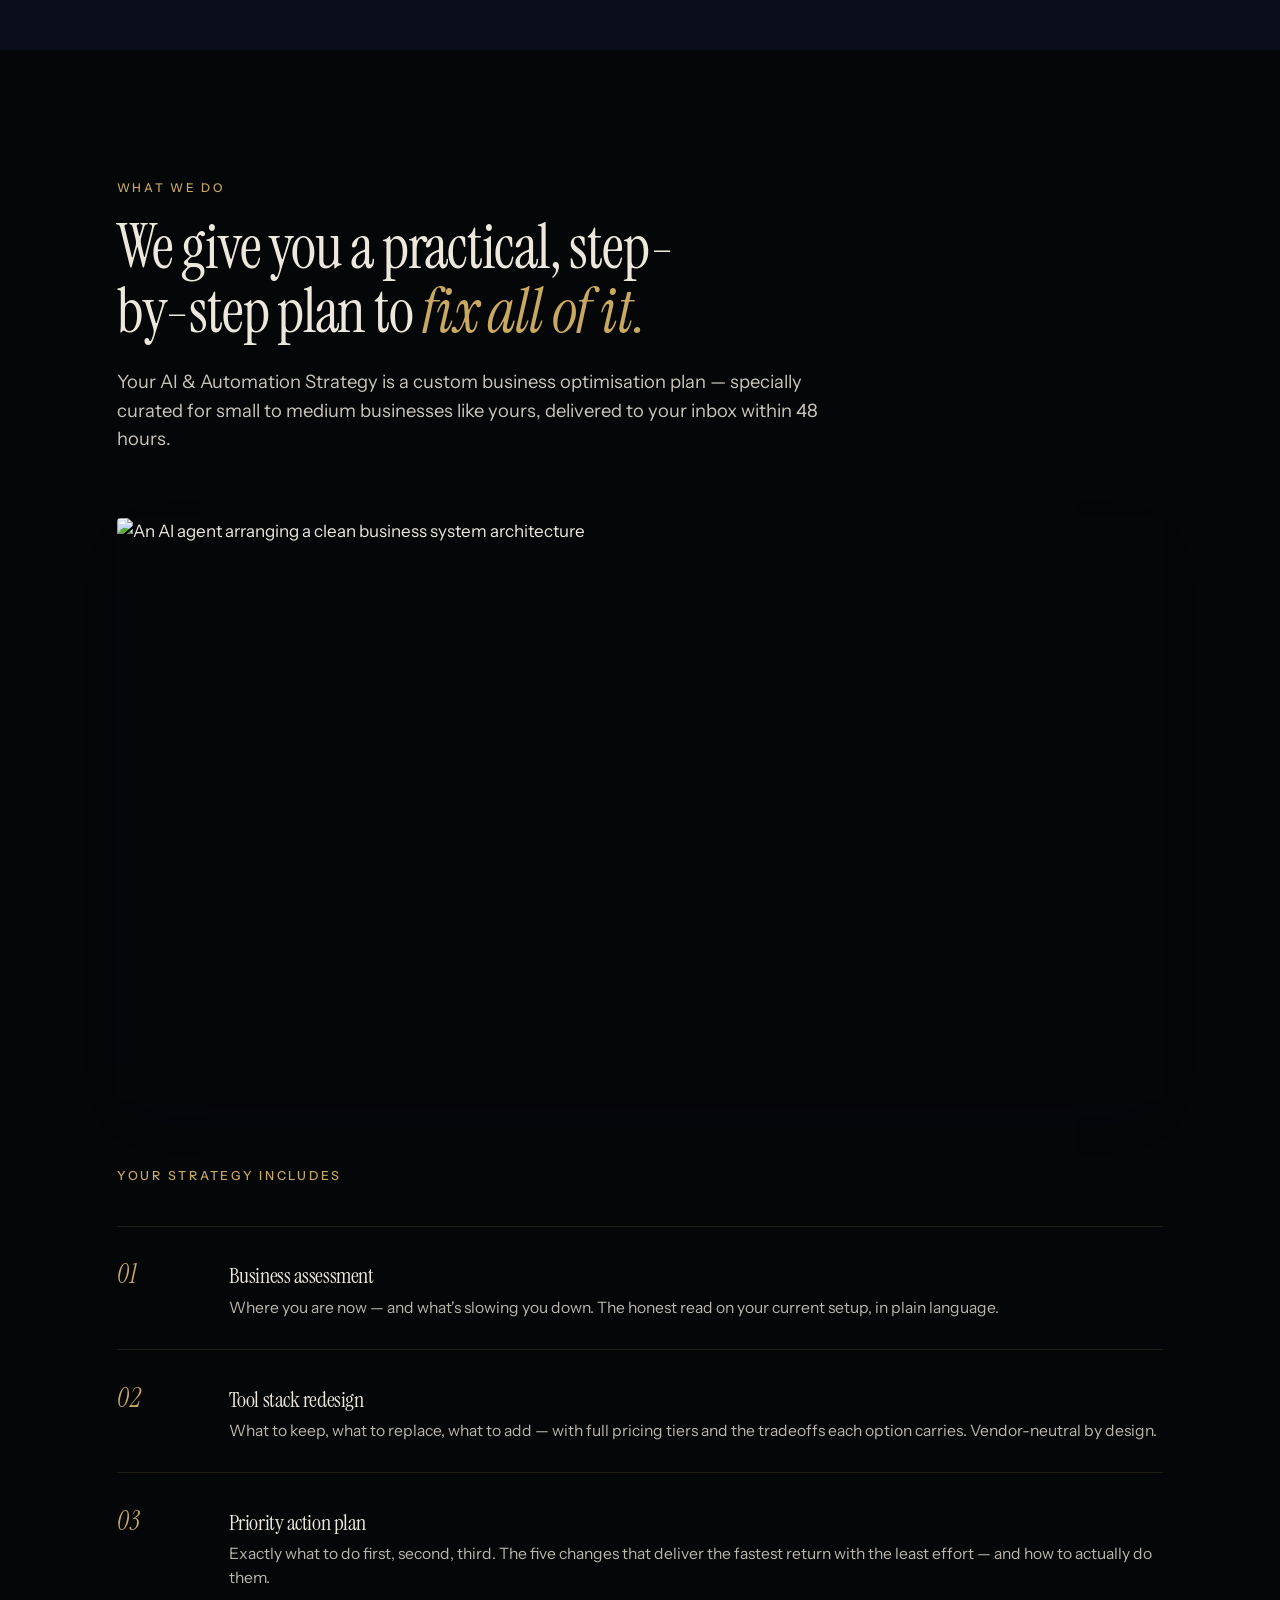
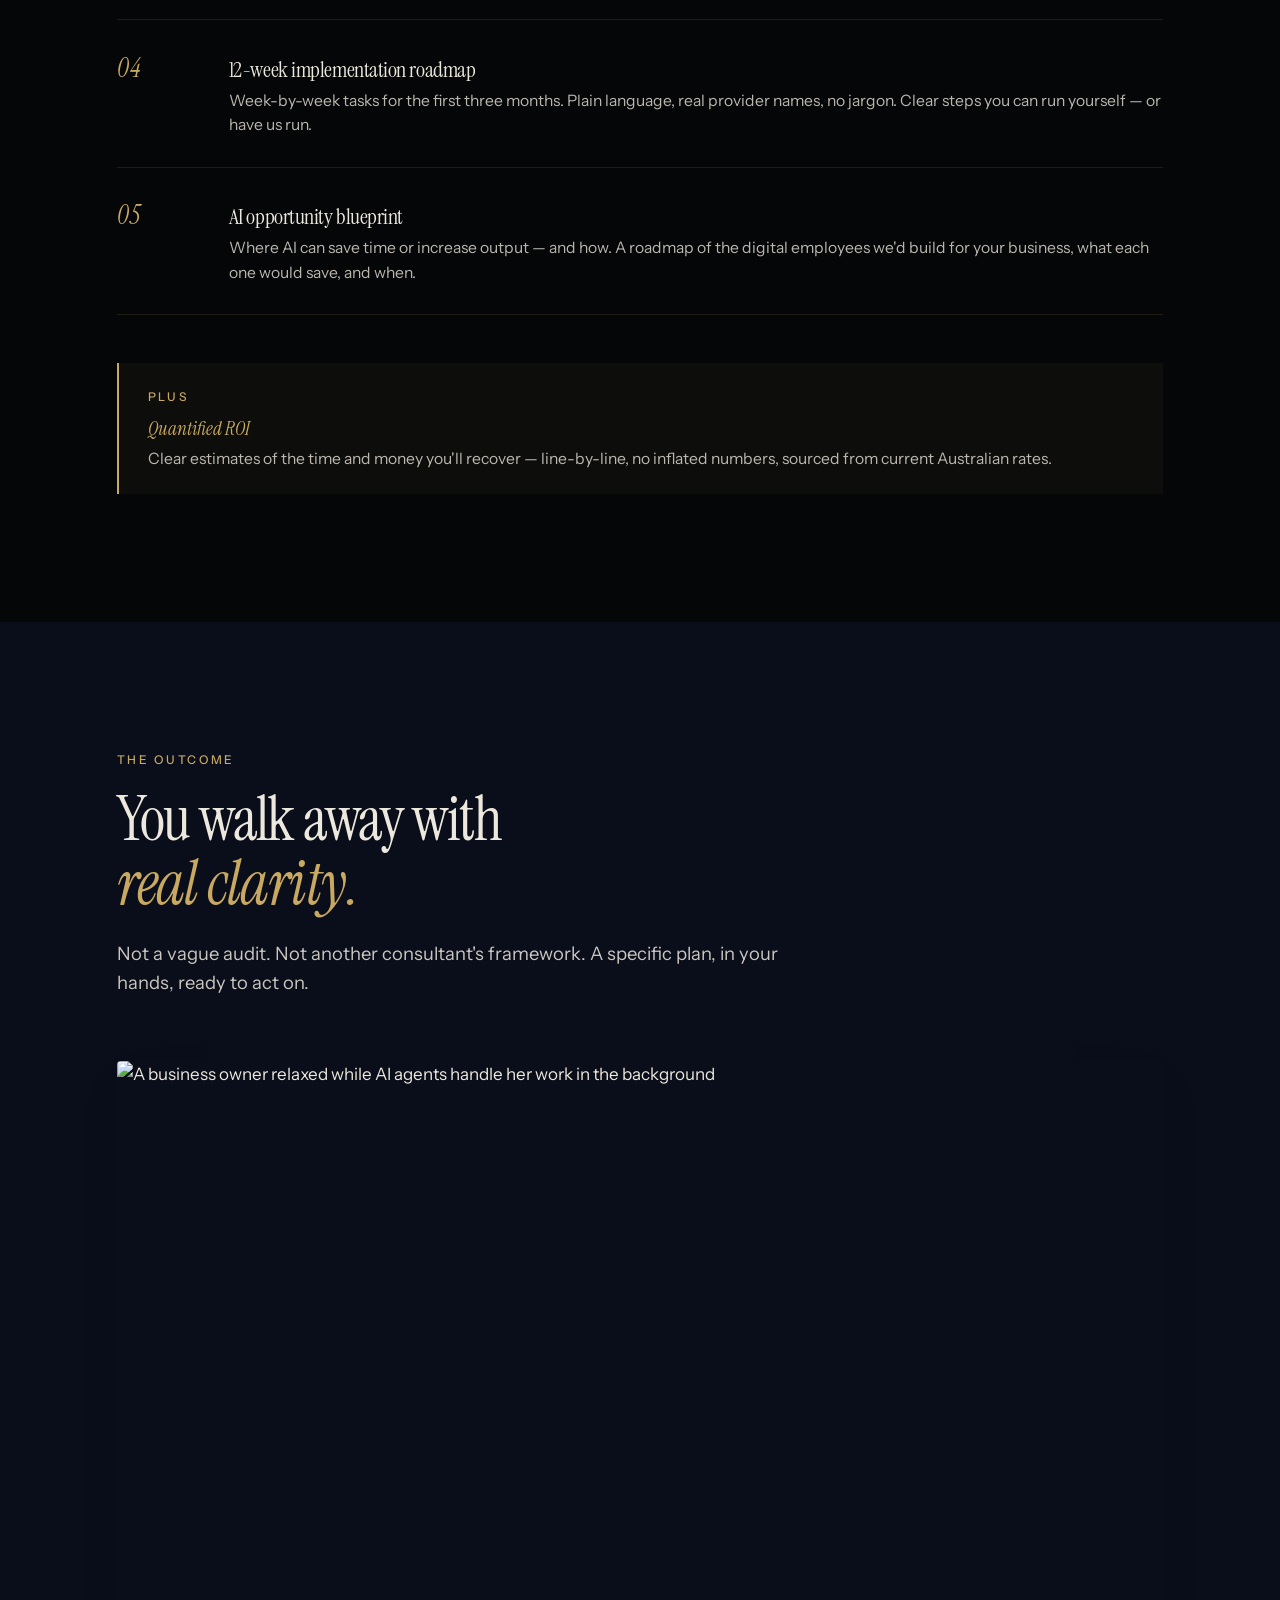
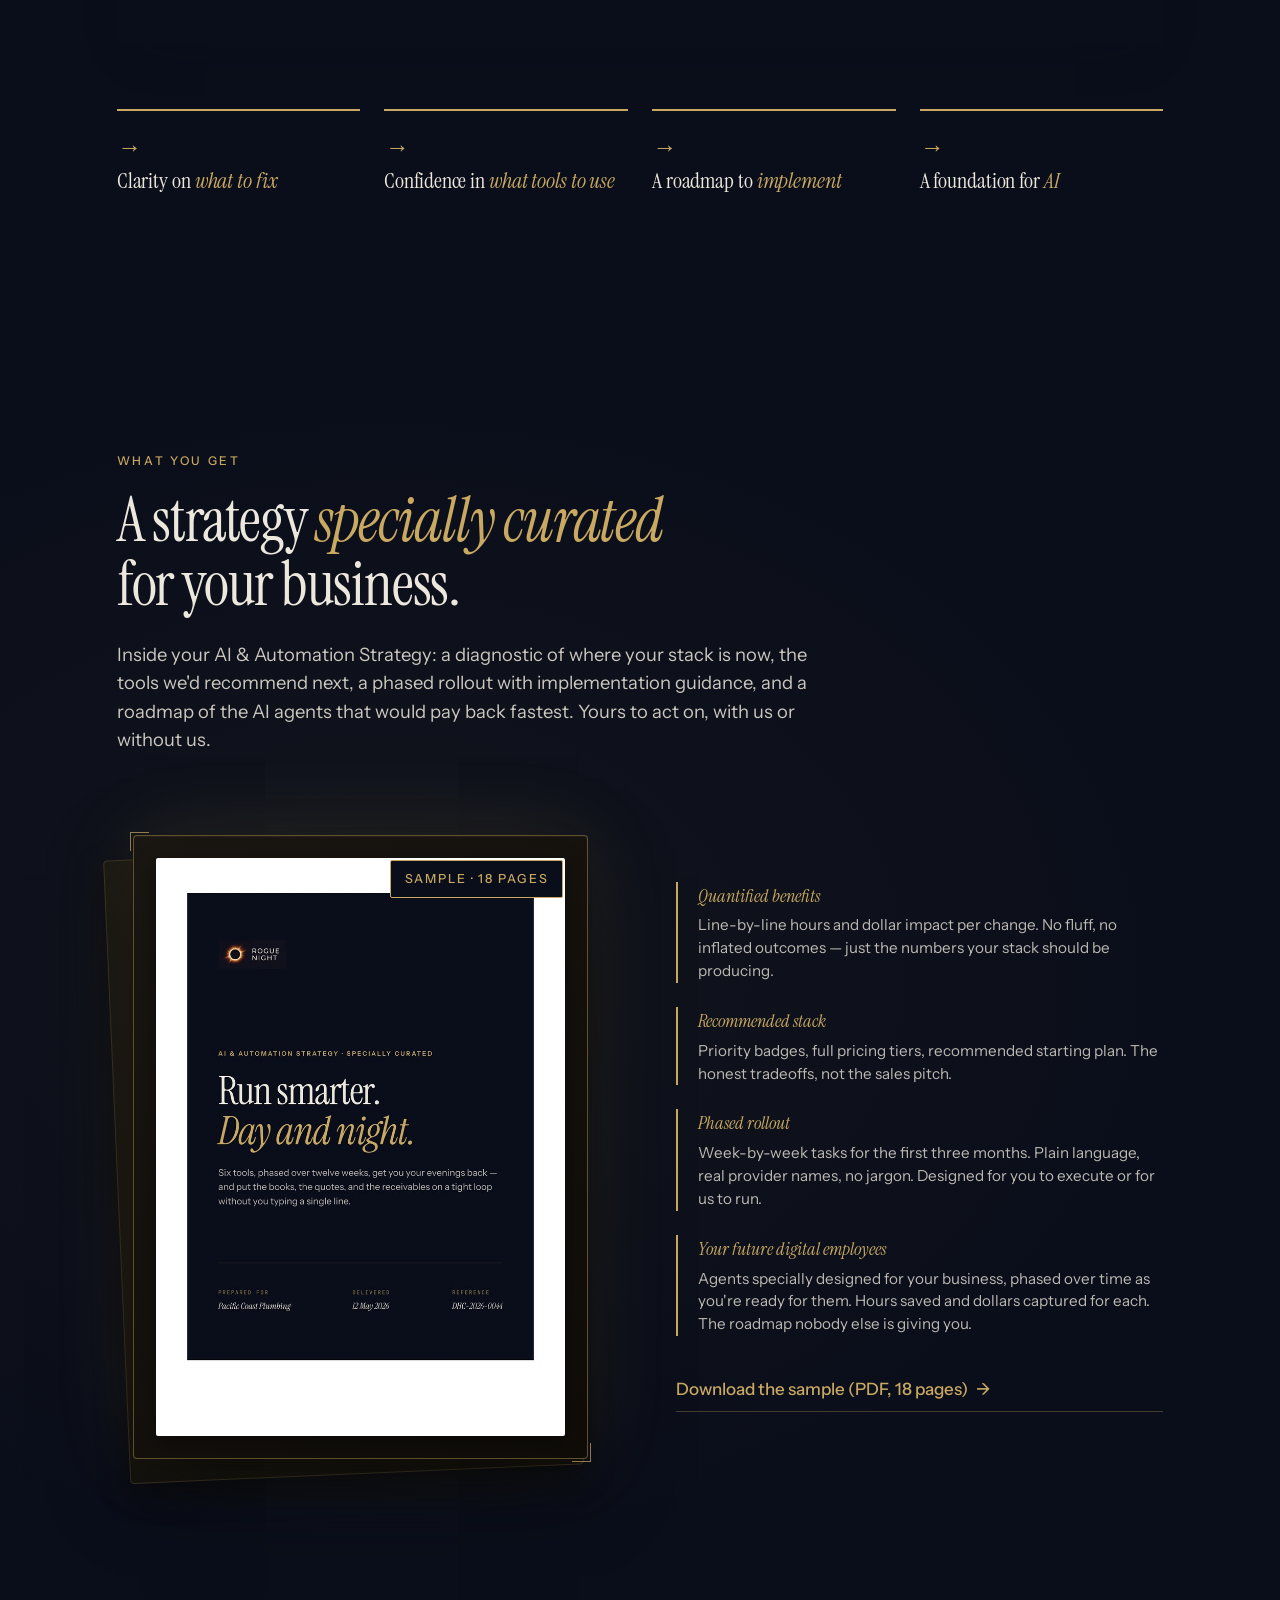
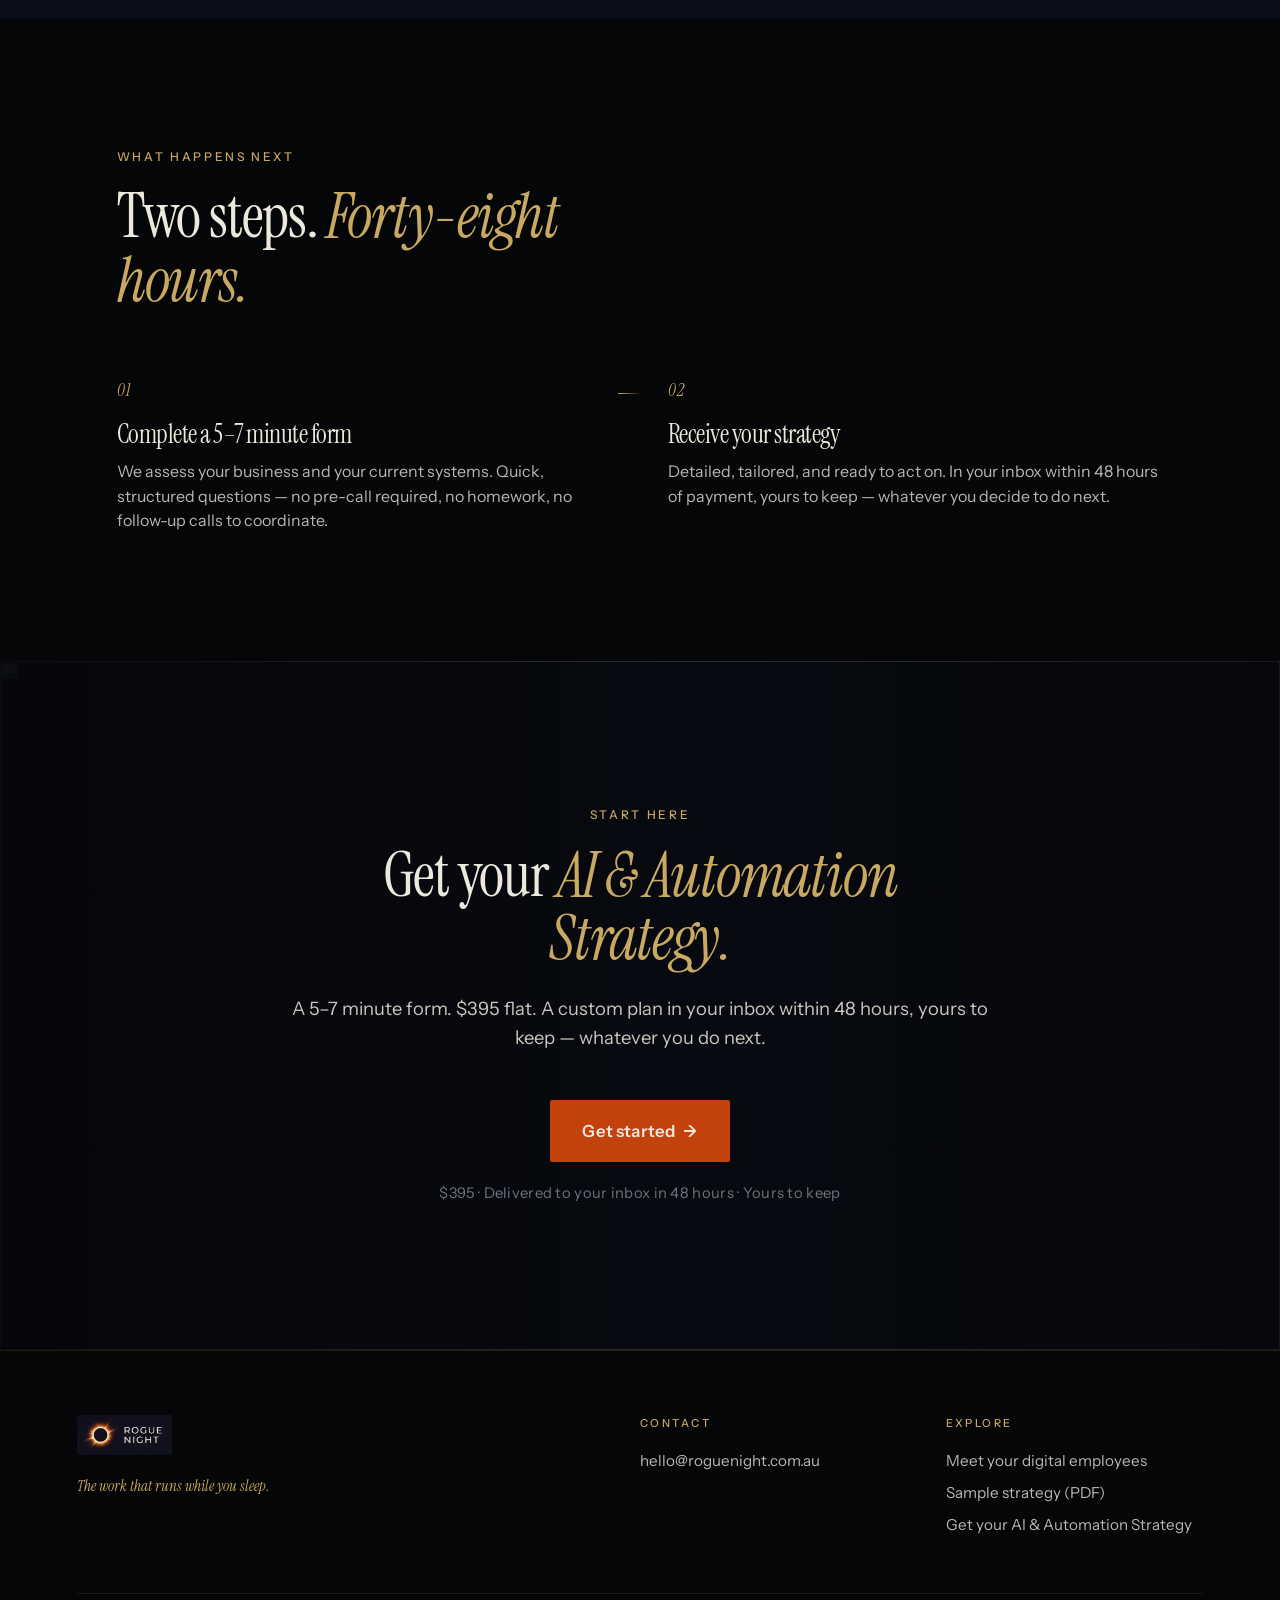
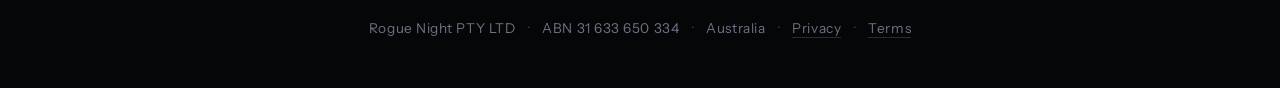
==== commit f39e8672: "feat(agents): new /agents/ inner page — Meet your digital employees A standalone editorial page intr" ====
--- a/public/index.html
+++ b/public/index.html
@@ -1115,9 +1115,10 @@
       <a href="mailto:hello@roguenight.com.au">hello@roguenight.com.au</a>
     </div>
     <div class="footer-col">
-      <div class="footer-col-title">Get started</div>
+      <div class="footer-col-title">Explore</div>
+      <a href="/agents/">Meet your digital employees</a>
+      <a href="/sample-strategy.pdf" target="_blank" rel="noopener noreferrer">Sample strategy (PDF)</a>
       <a href="https://tally.so/r/xX4YaG" target="_blank" rel="noopener noreferrer">Get your AI &amp; Automation Strategy</a>
-      <a href="/sample-strategy.pdf" target="_blank" rel="noopener noreferrer">Sample strategy (PDF)</a>
     </div>
   </div>
   <div class="footer-meta">
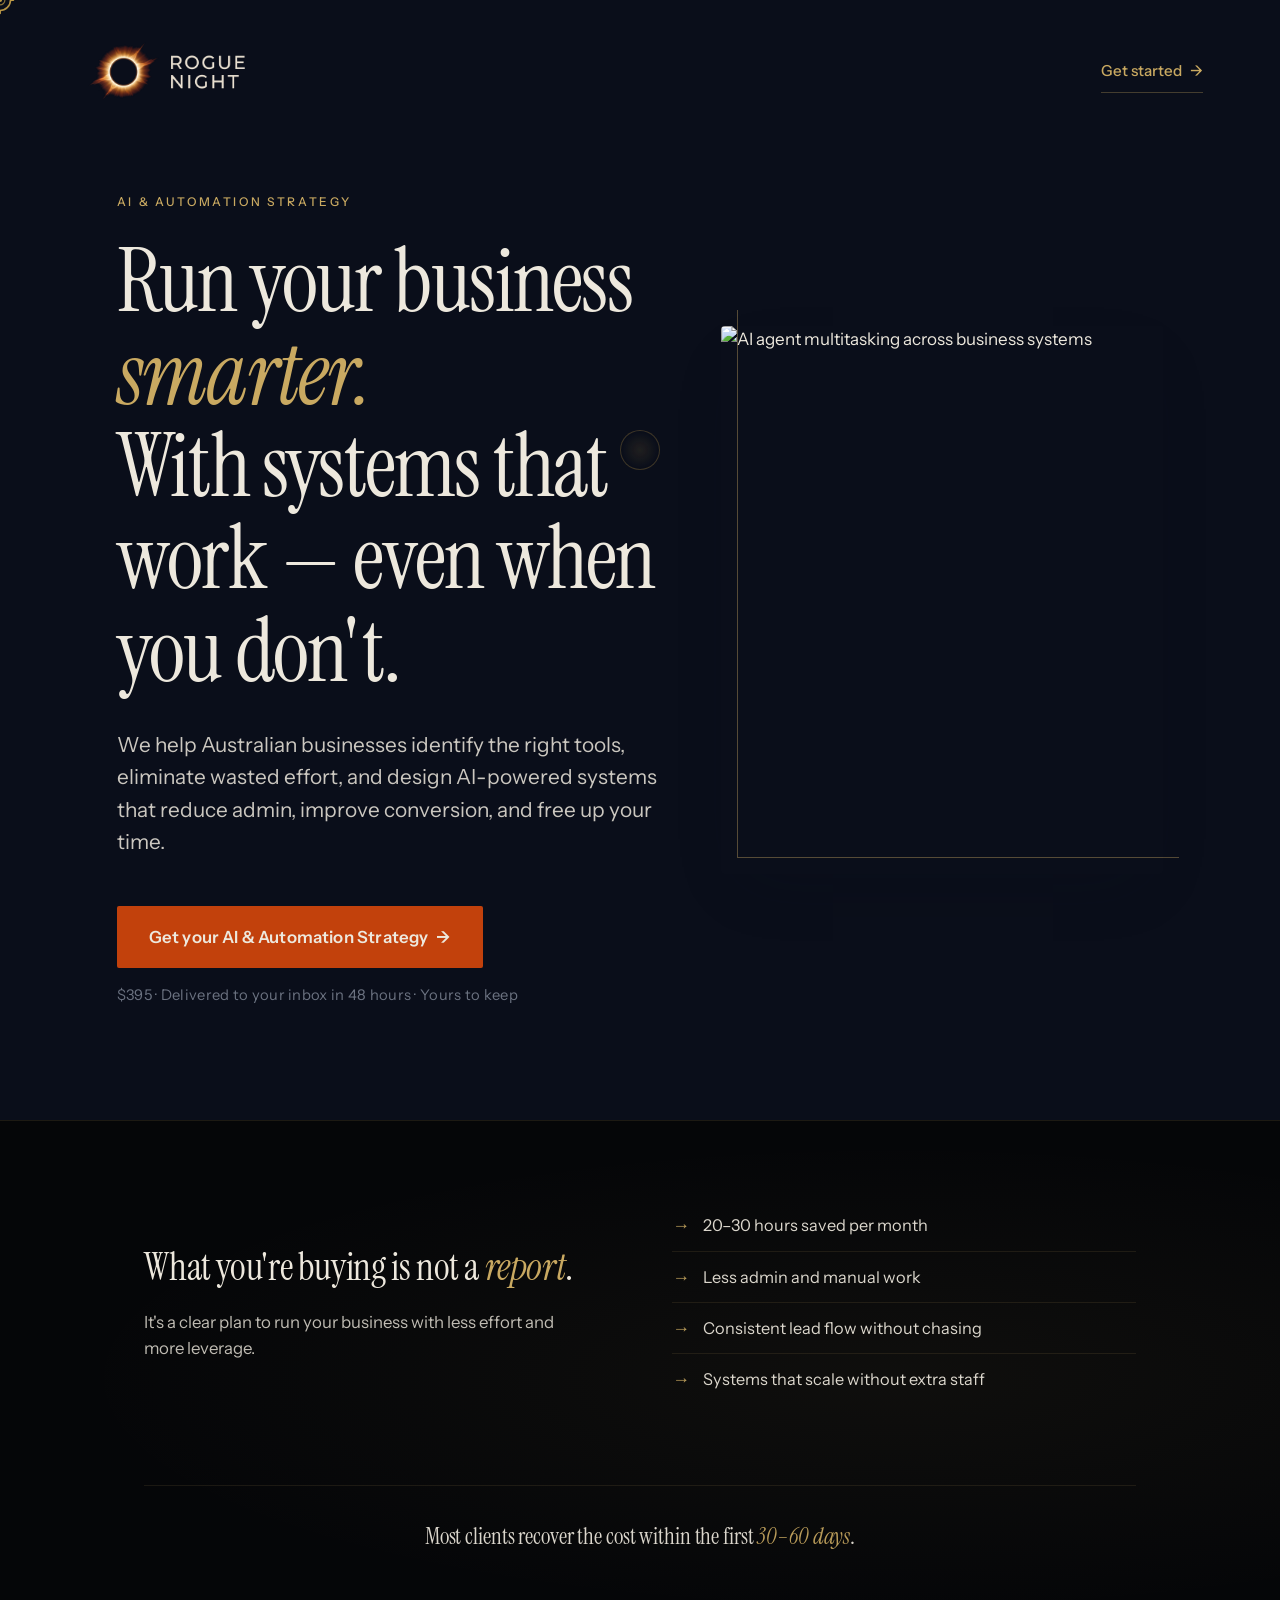
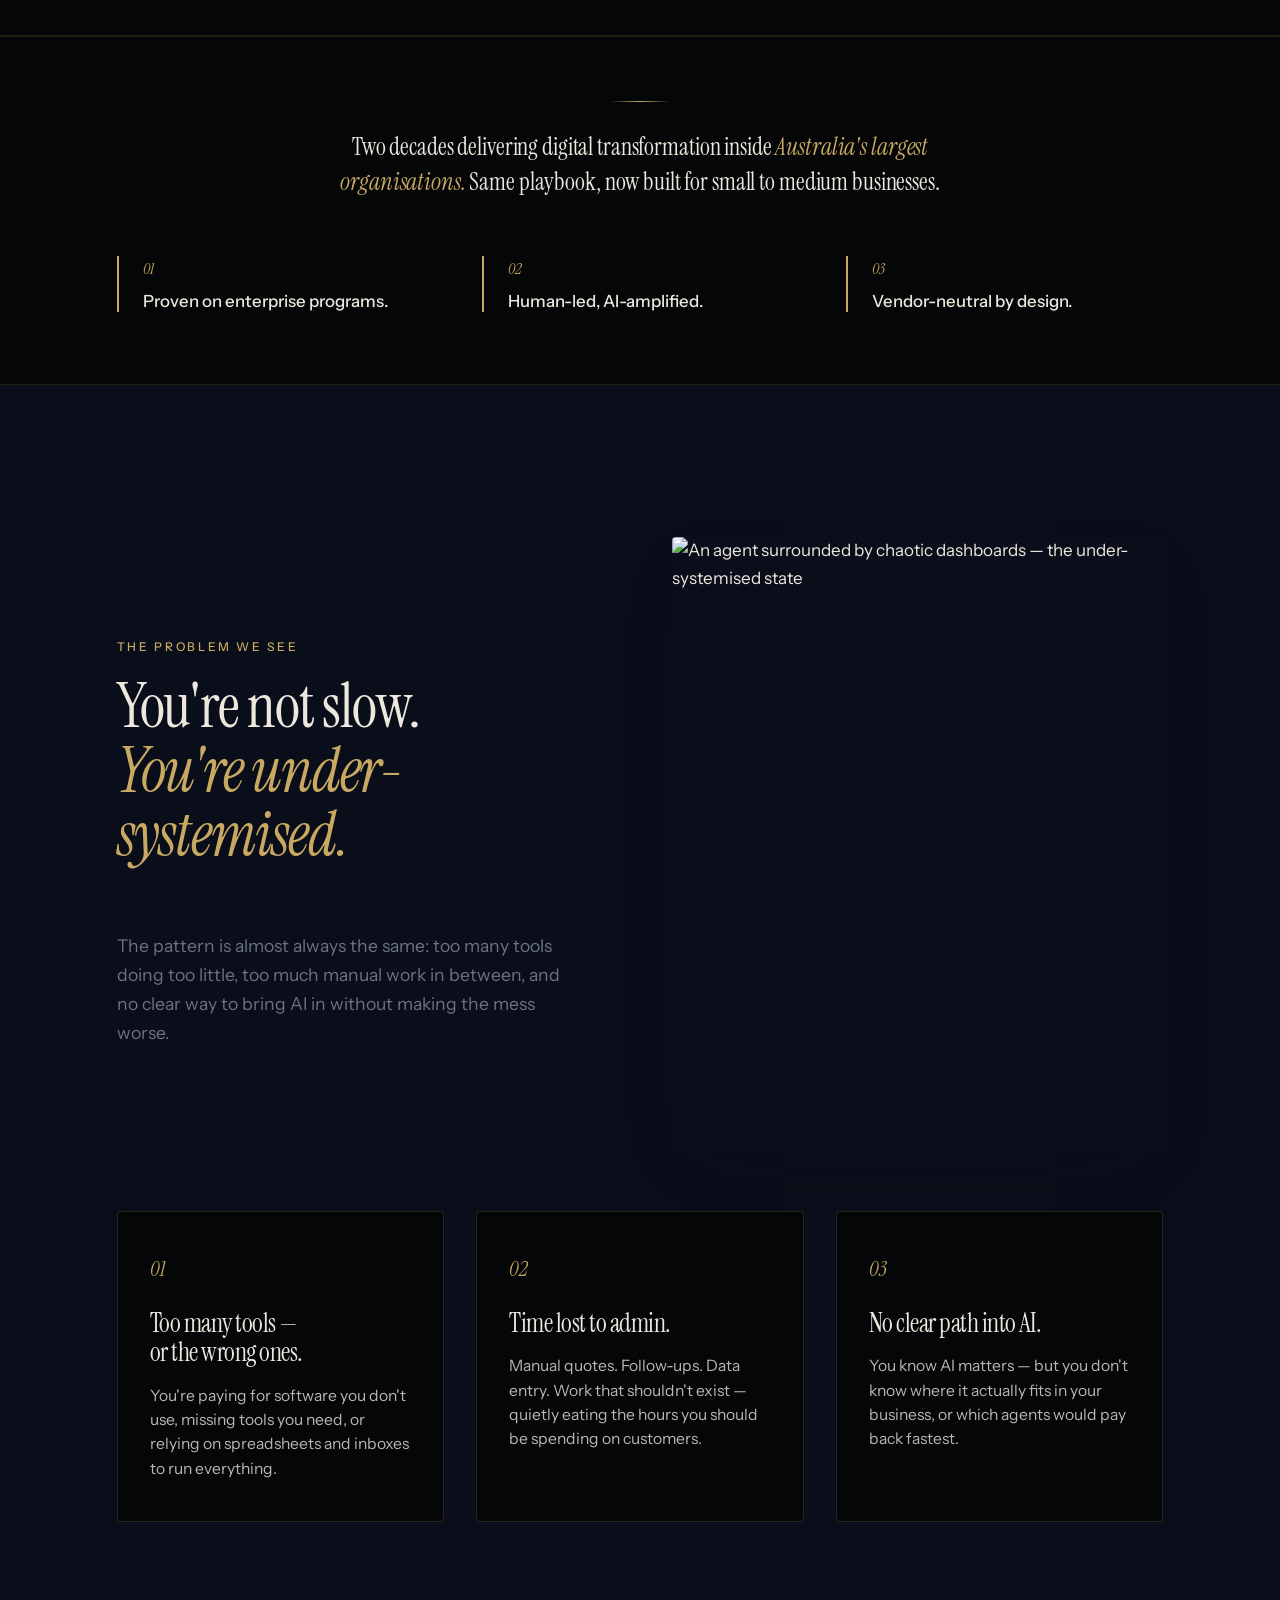
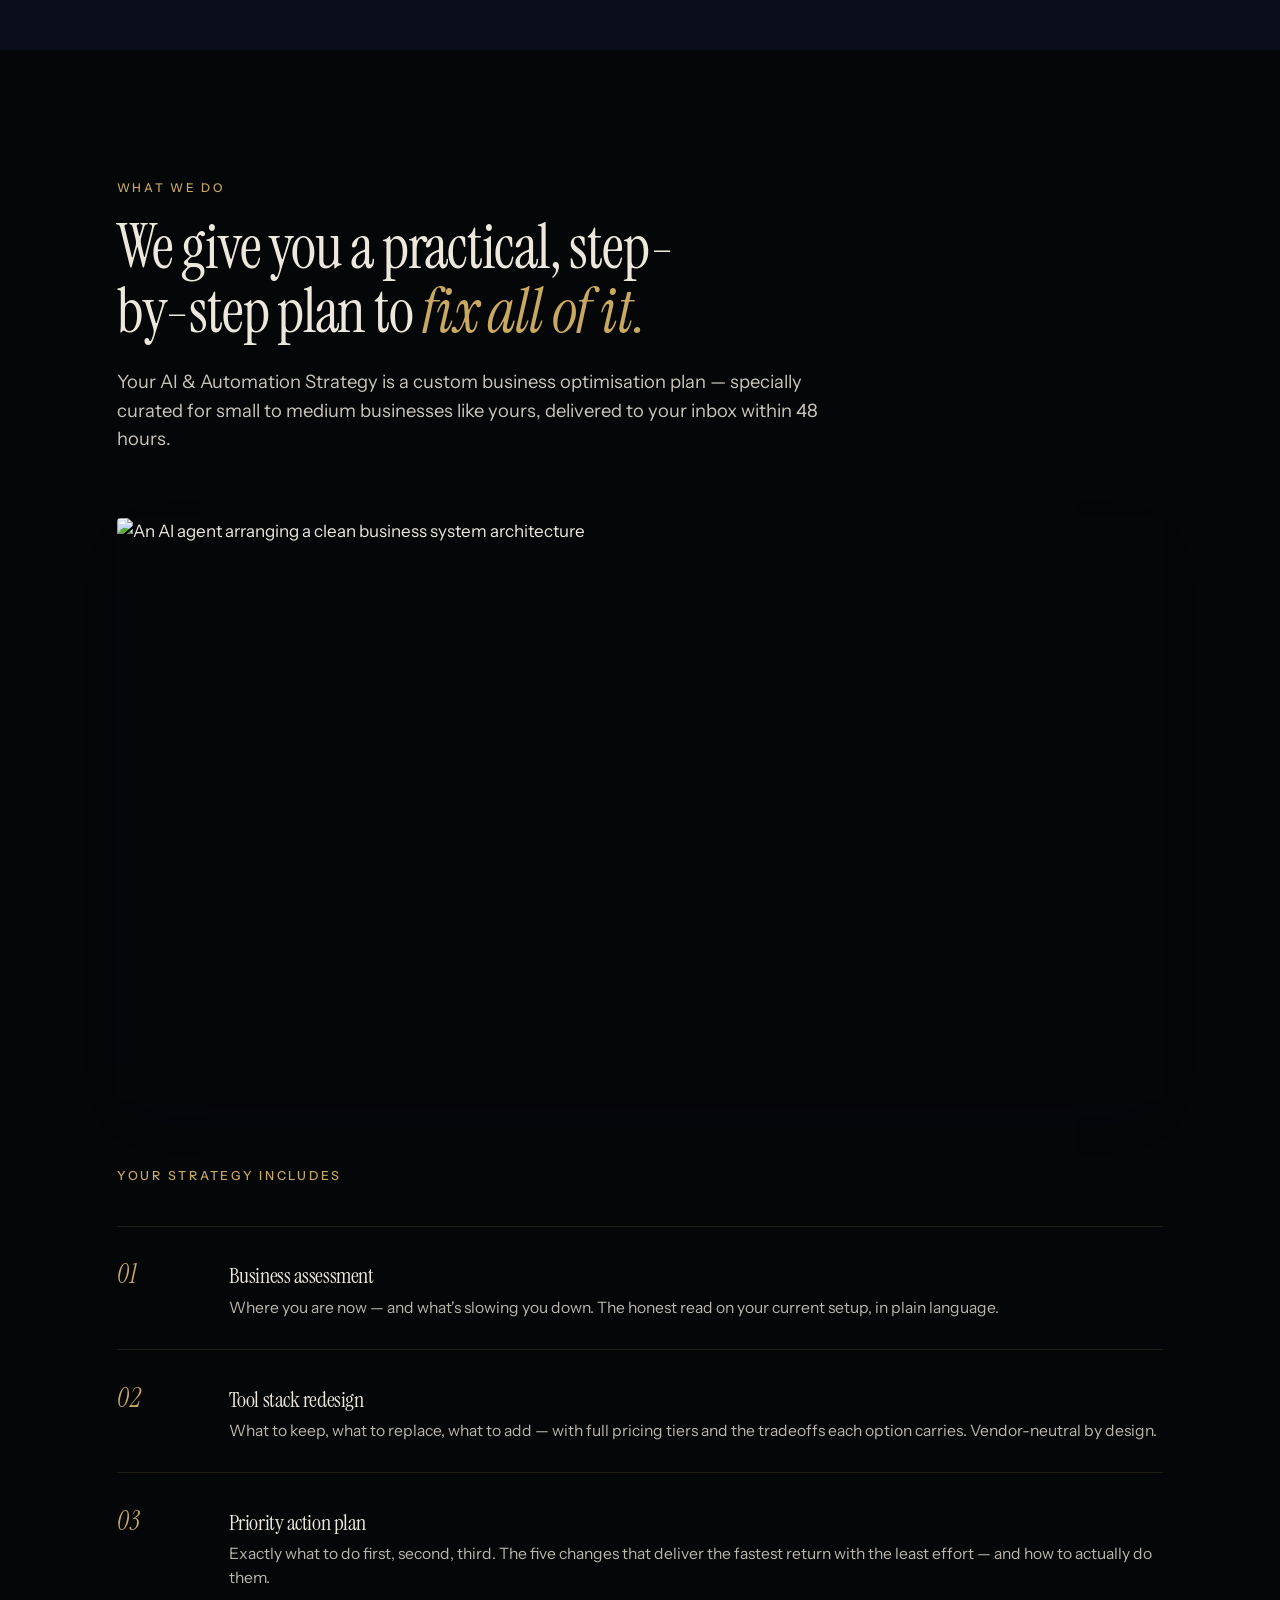
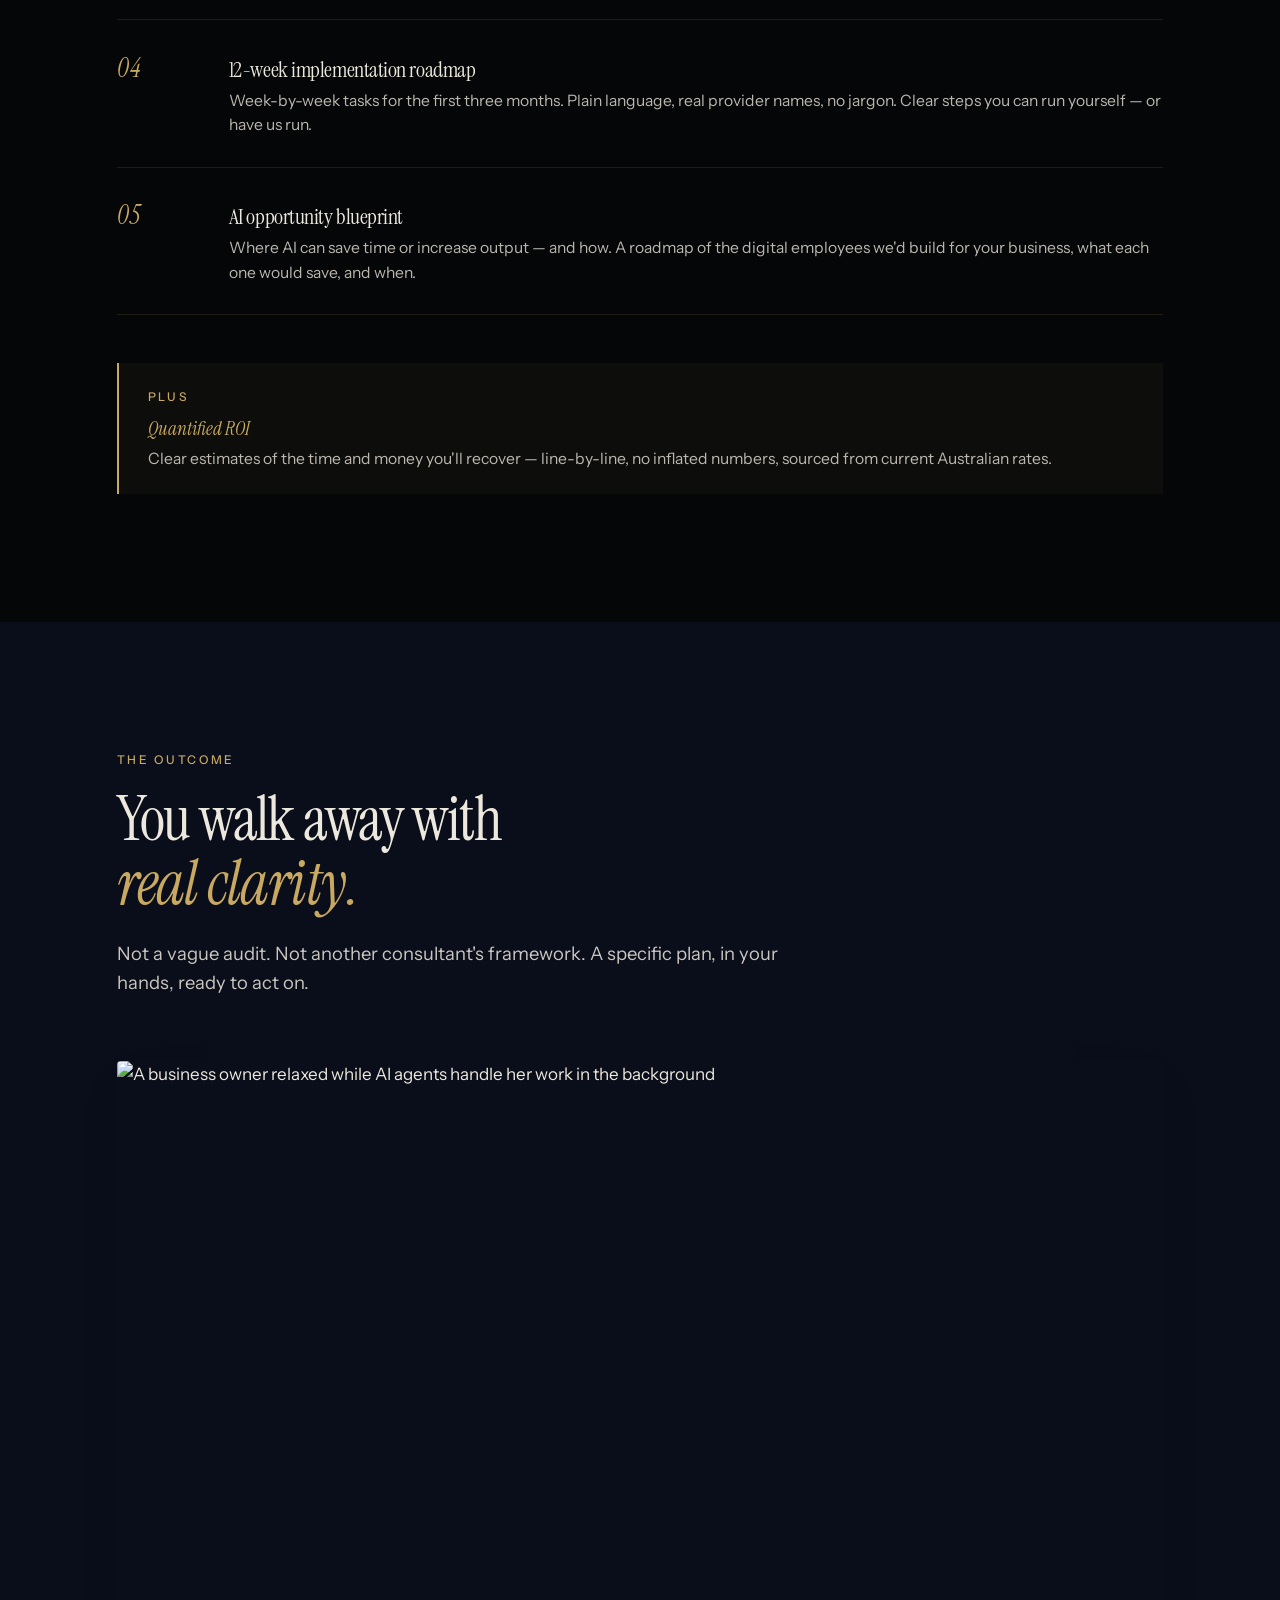
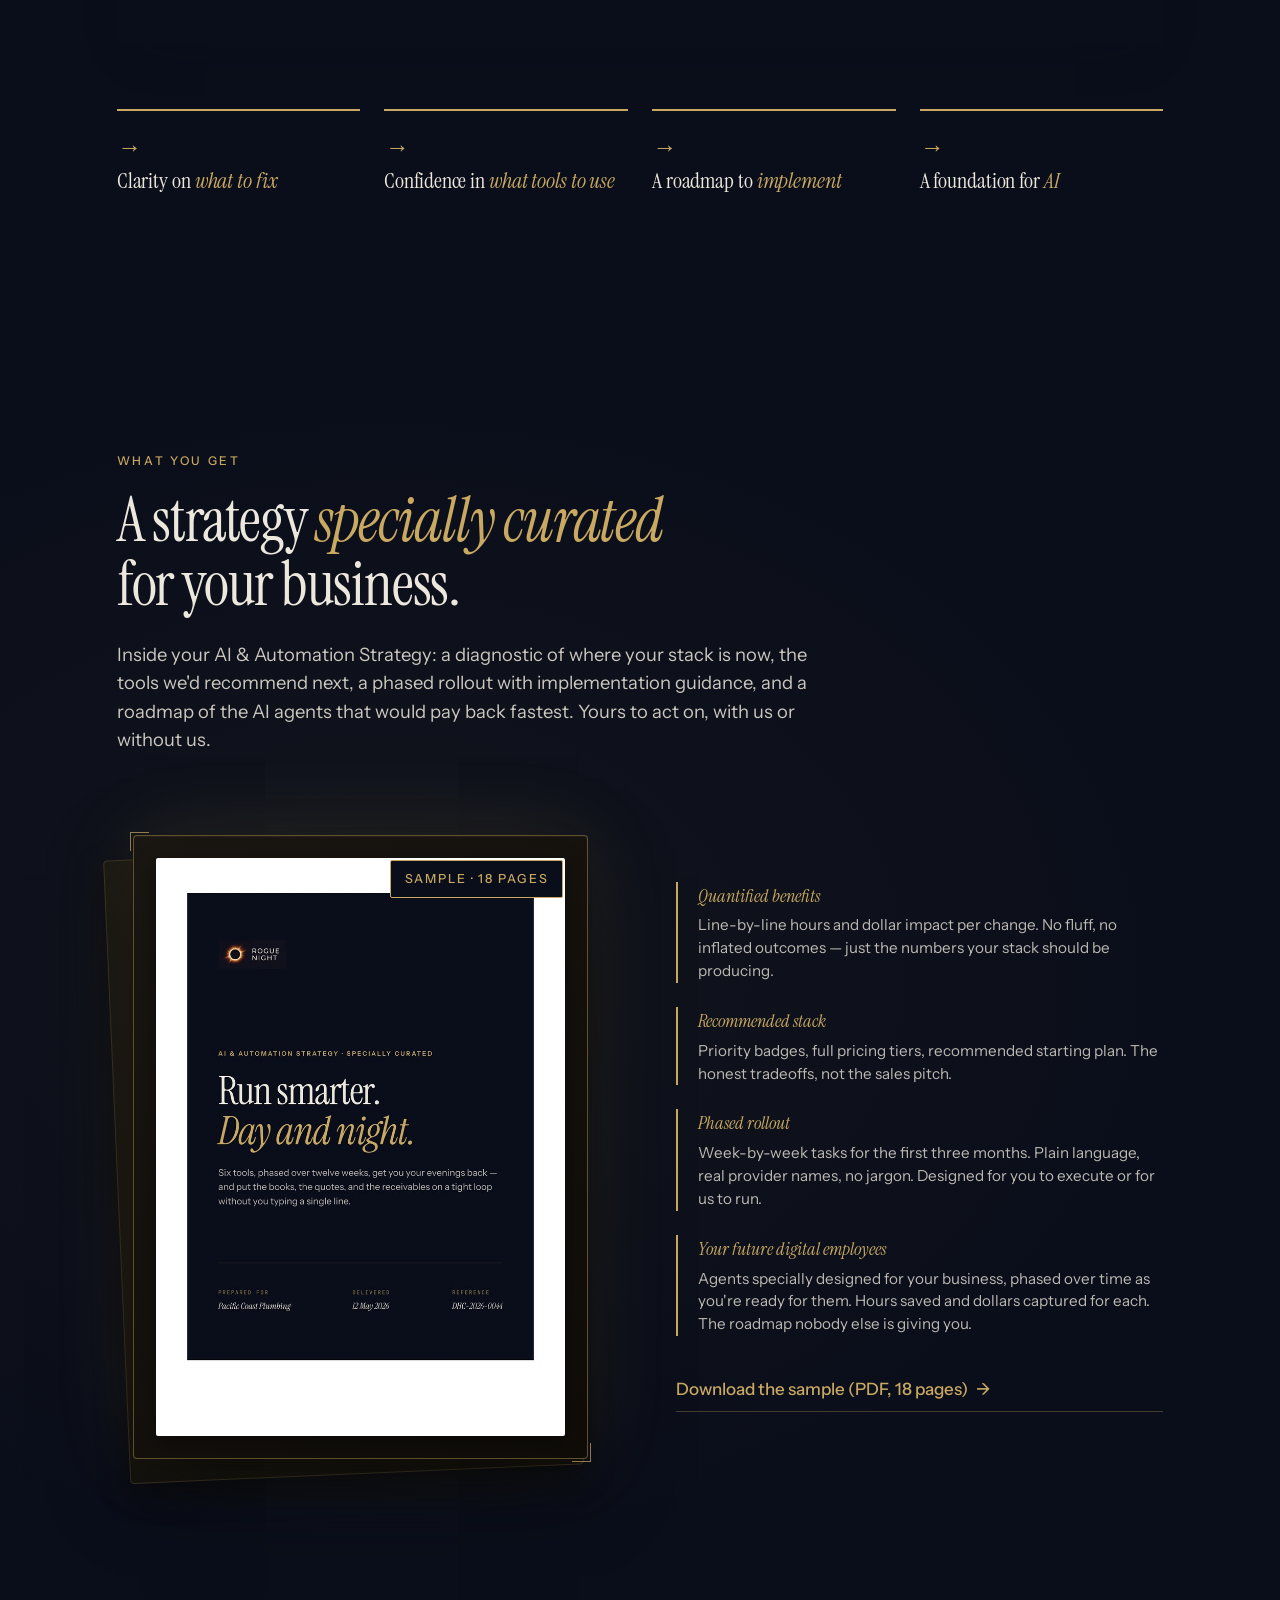
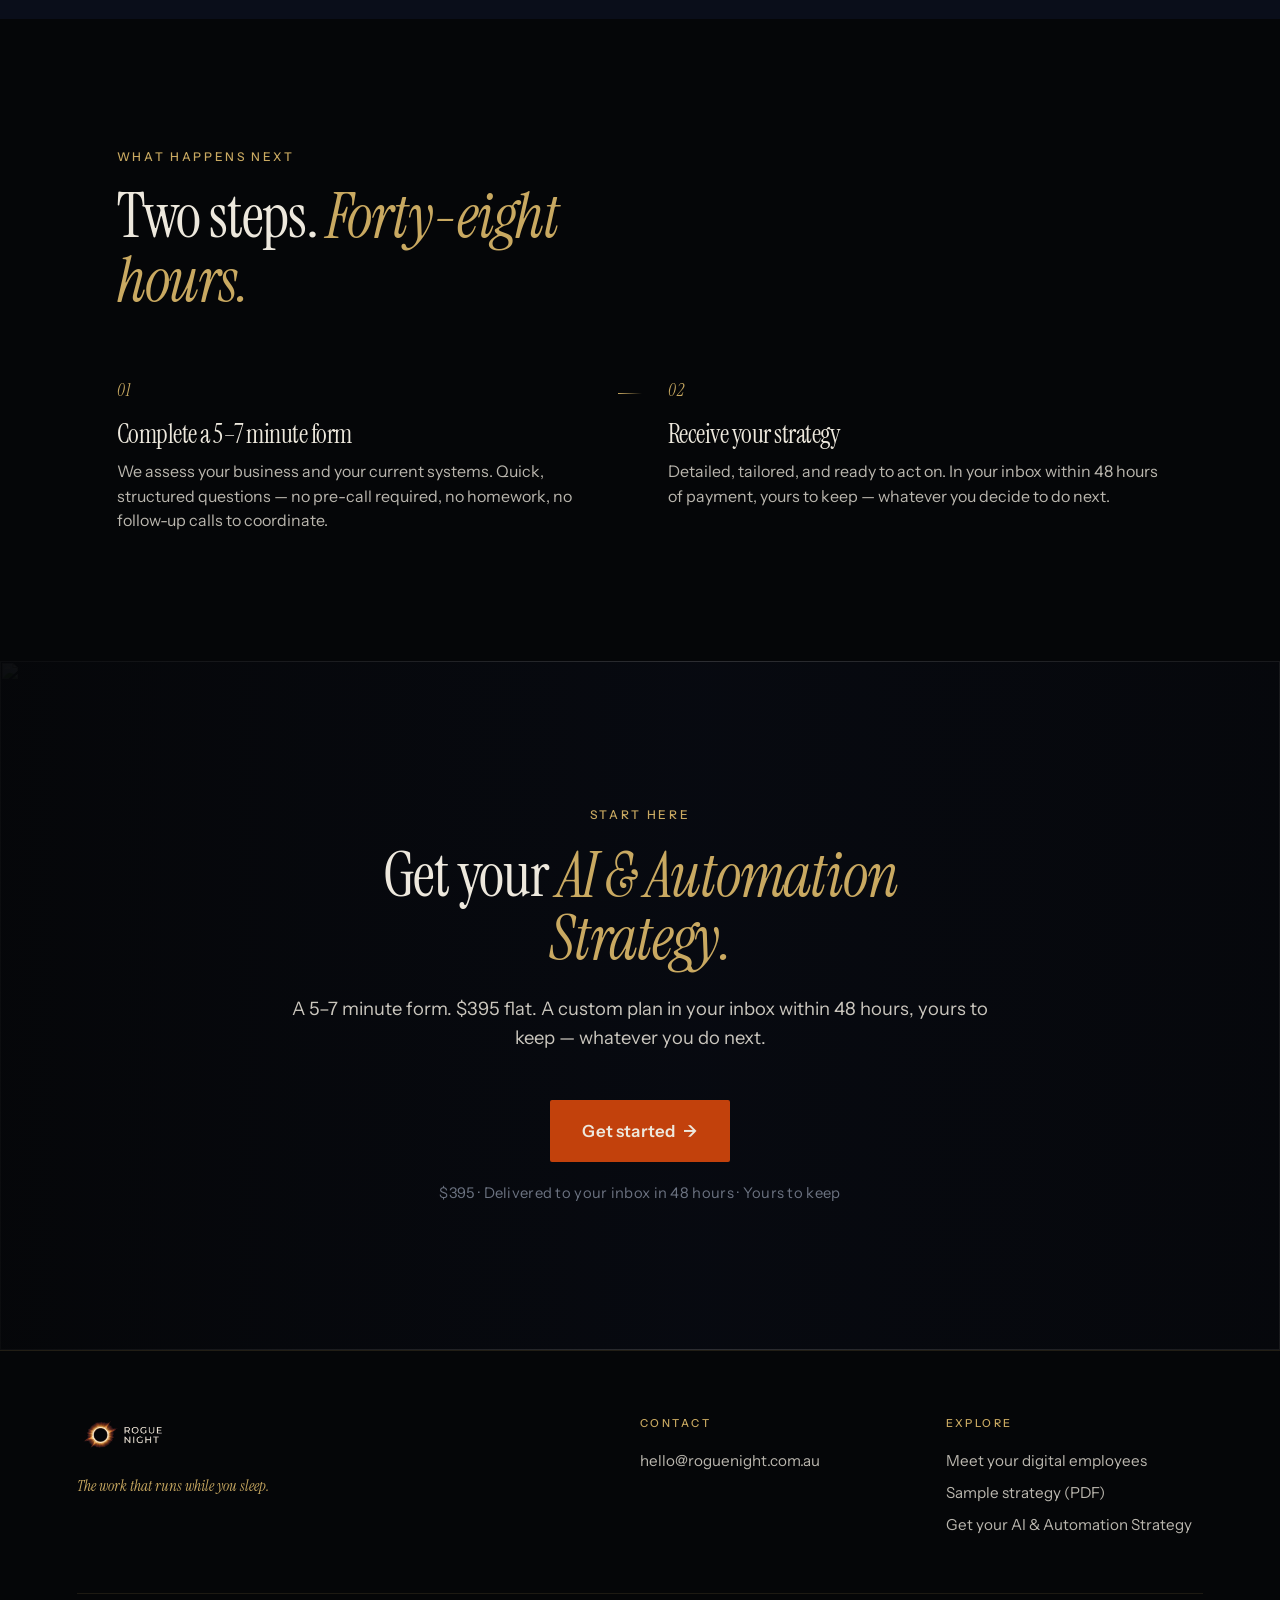
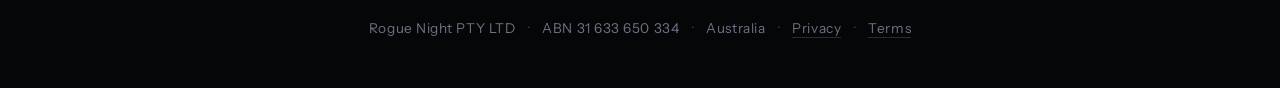
==== commit 17ecdefd: "fix(brand): mask dark background on horizontal logos so they blend into page Ink The brand-bar and f" ====
--- a/public/index.html
+++ b/public/index.html
@@ -773,6 +773,19 @@
   @media (max-width: 720px) {
     .hero-image, .pain-image { display: none; }
     .banner-image { margin: 2rem auto 3rem; }
+    /* Primary CTAs stretch full-width for thumb reachability */
+    .hero .cta-primary, .final-cta .cta-primary {
+      display: flex;
+      justify-content: center;
+      width: 100%;
+    }
+    /* Final CTA: tighter vertical padding on mobile */
+    .final-cta { padding: 4.5rem 6% 4rem; }
+    .final-cta .cta-bg img { object-position: center; }
+  }
+  @media (max-width: 520px) {
+    /* Brand-bar ghost link smaller on extra-narrow */
+    .brand-bar .cta-ghost { font-size: 0.85rem; padding: 0.4rem 0; }
   }
 
   /* ============================================================ */
@@ -843,7 +856,7 @@
 <!-- BRAND BAR -->
 <div class="brand-bar">
   <a href="/" aria-label="Rogue Night home">
-    <img class="brand-logo" src="[data-uri]" alt="Rogue Night — AI &amp; Automation Strategy for Australian small to medium businesses">
+    <img class="brand-logo" src="[data-uri]" alt="Rogue Night — AI &amp; Automation Strategy for Australian small to medium businesses">
   </a>
   <a href="https://tally.so/r/xX4YaG" target="_blank" rel="noopener noreferrer" class="cta-ghost">
     Get started <span class="cta-arrow">→</span>
@@ -1106,7 +1119,7 @@
   <div class="footer-grid">
     <div class="footer-brand-block">
       <a href="/" aria-label="Rogue Night home">
-        <img class="footer-logo" src="[data-uri]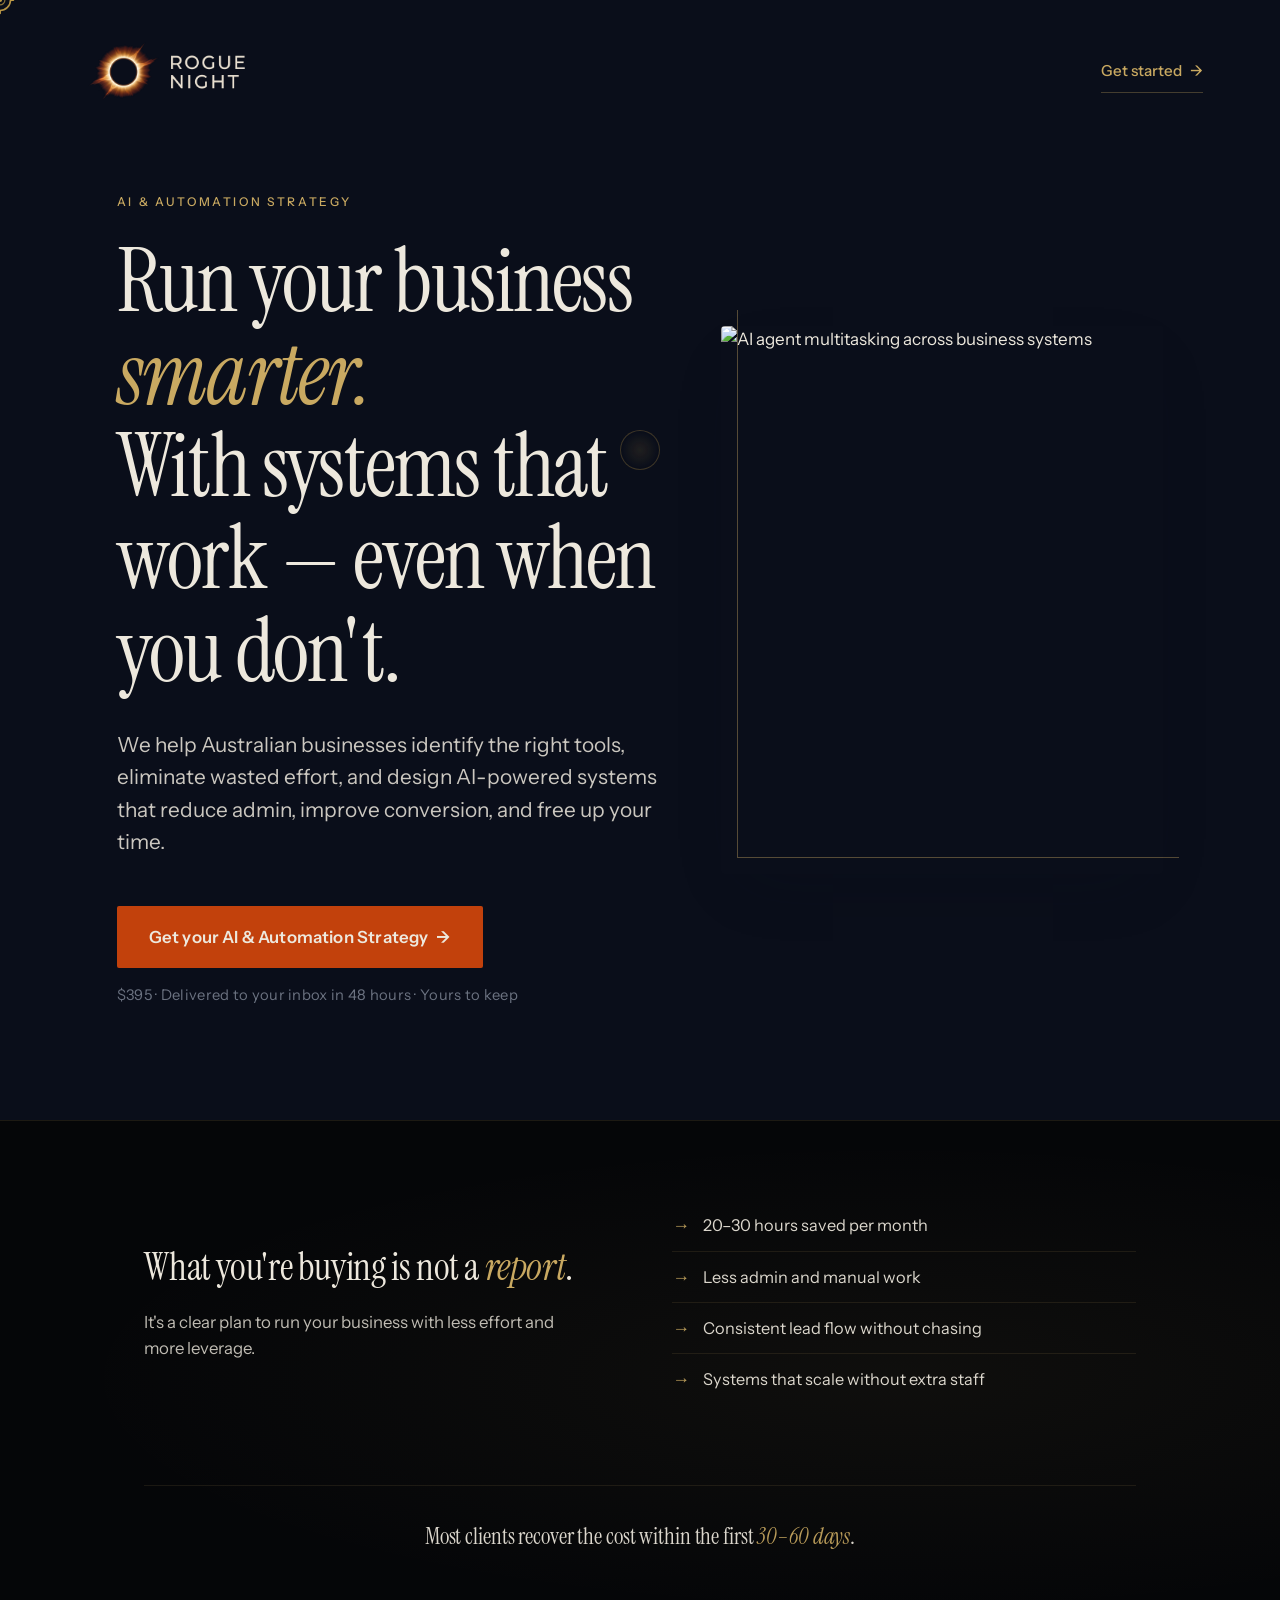
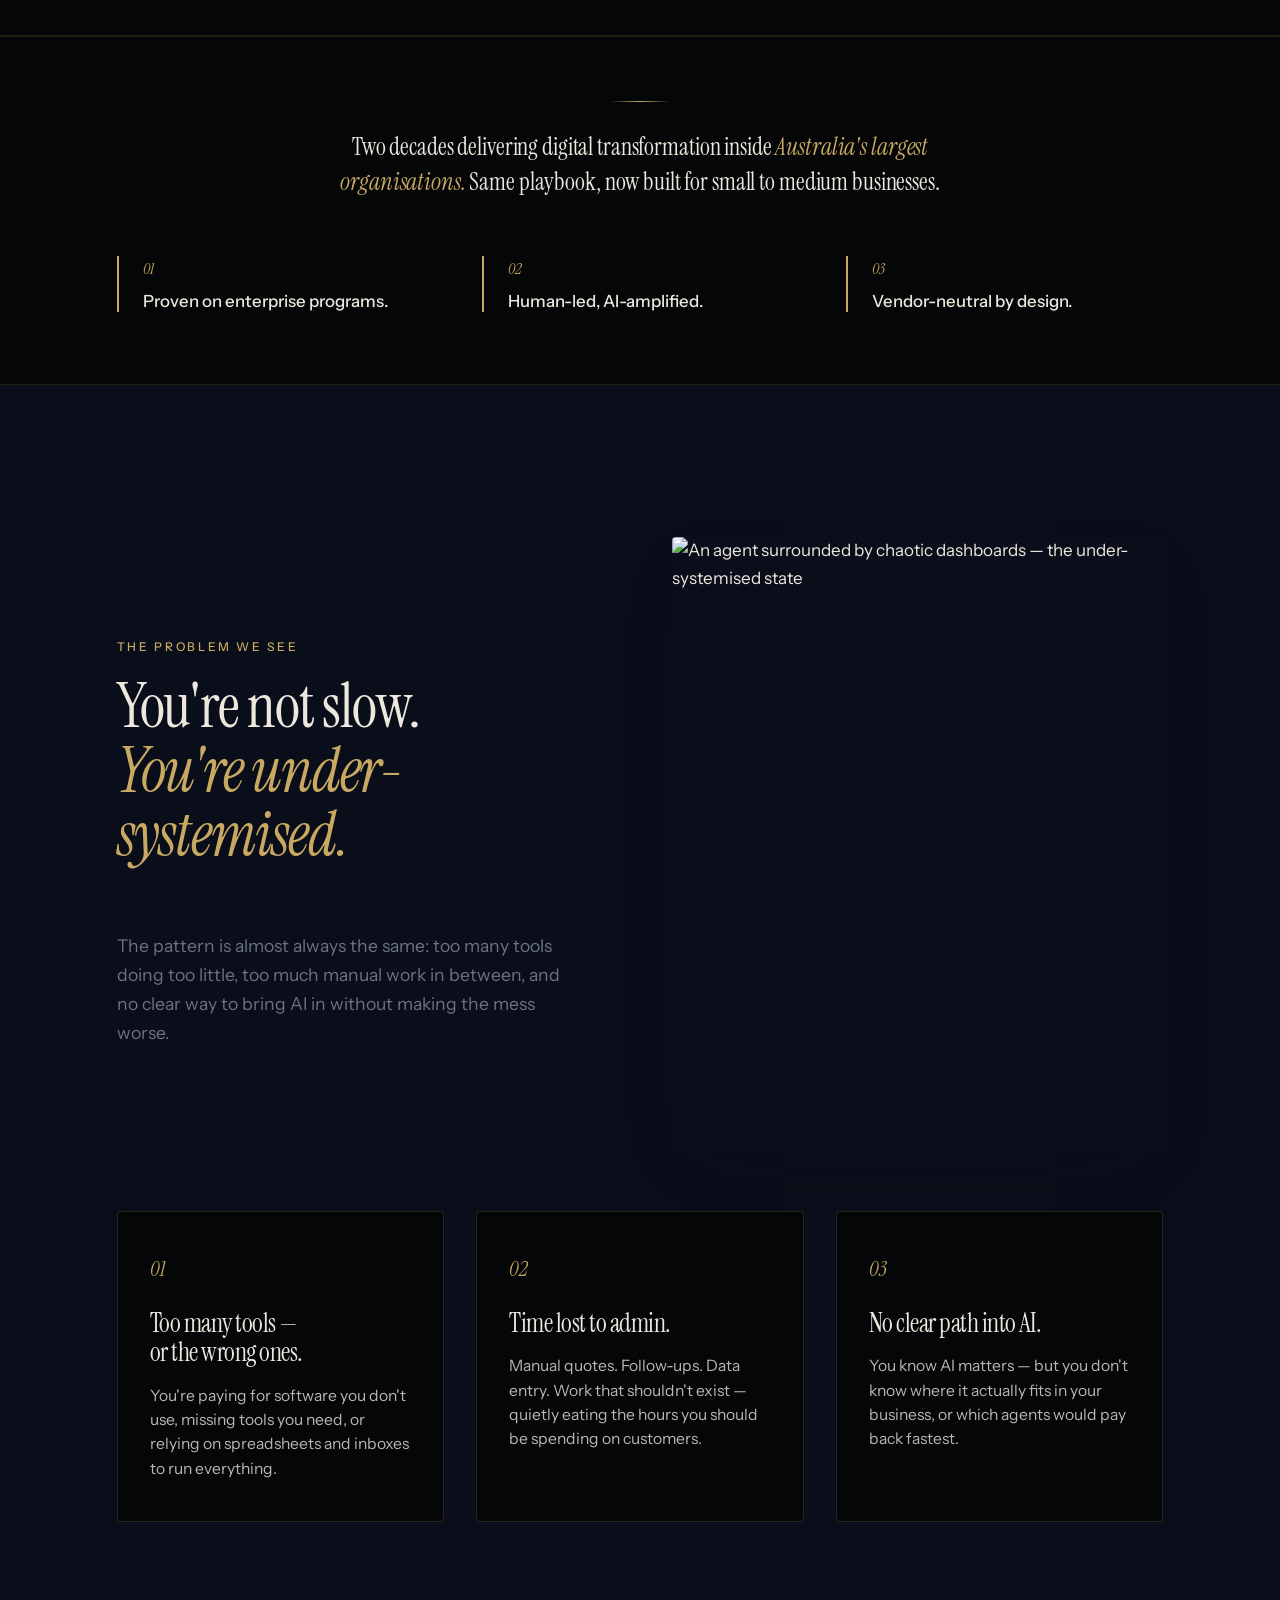
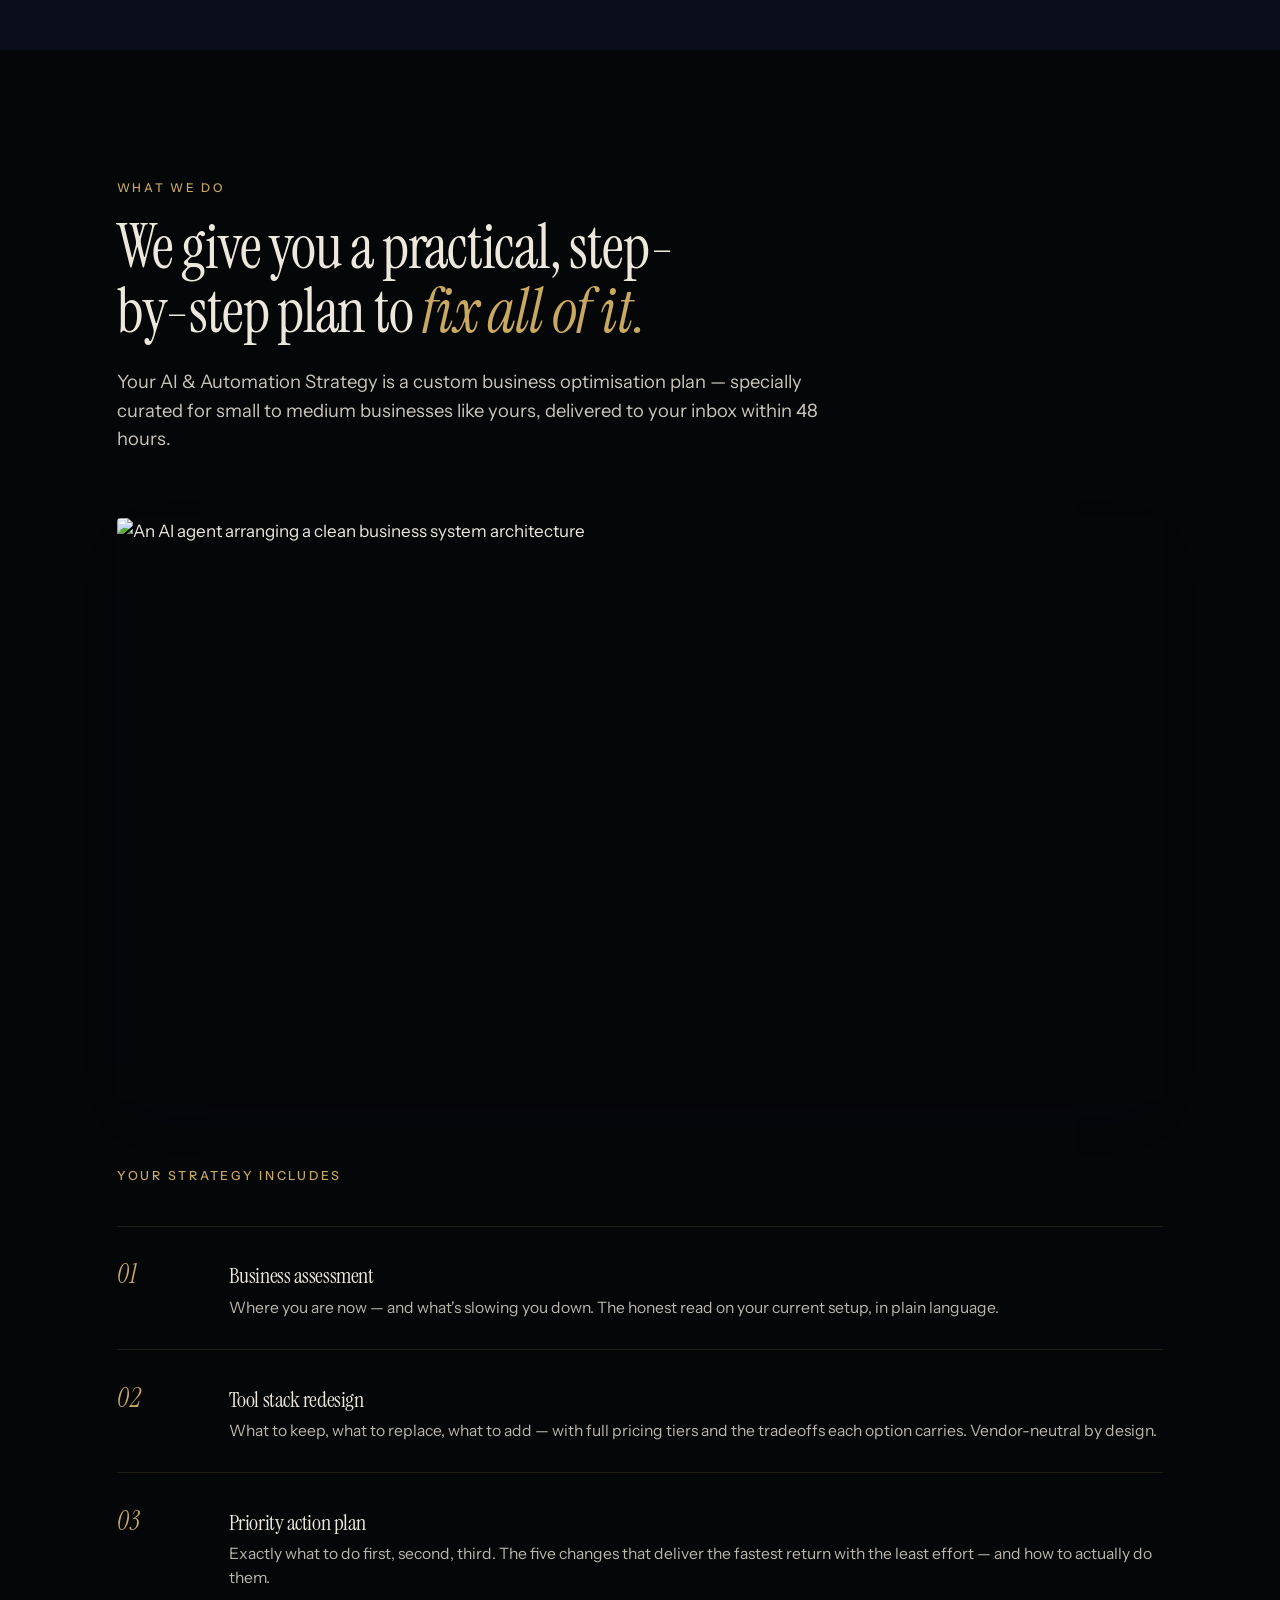
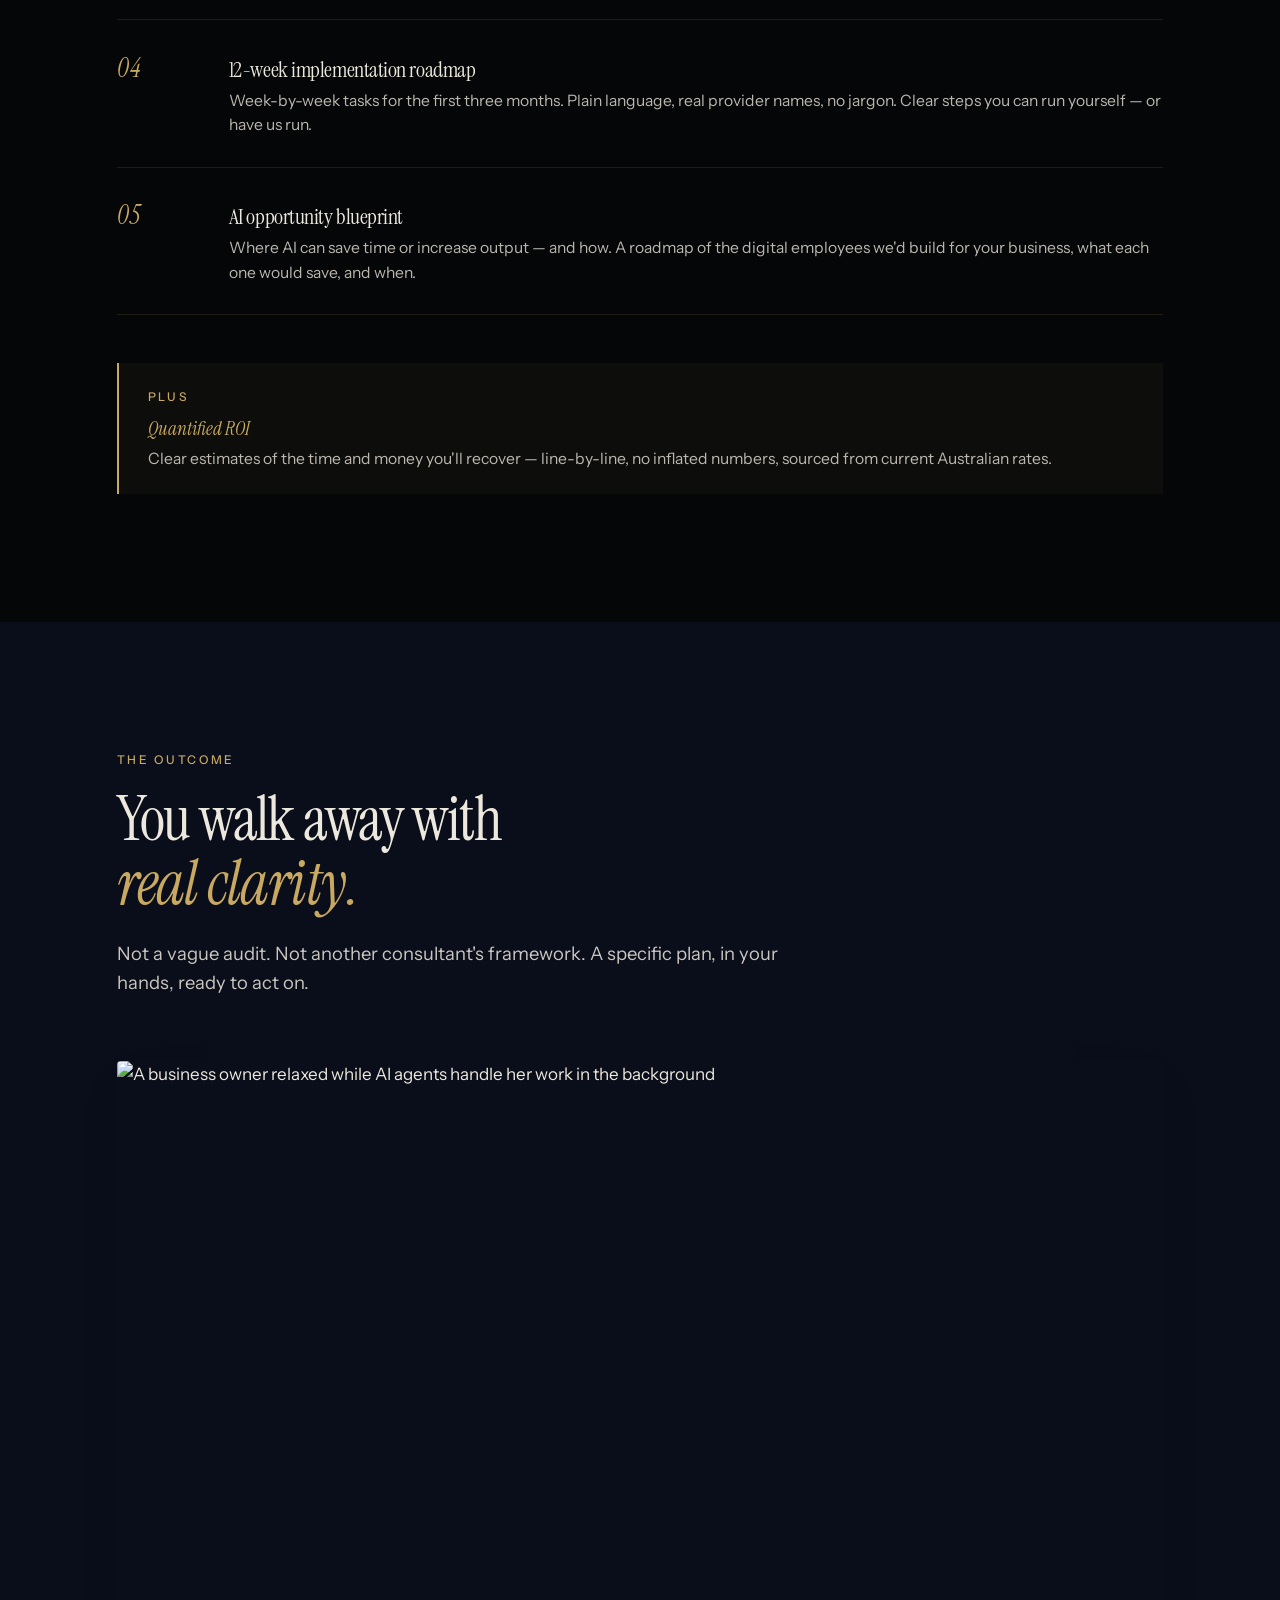
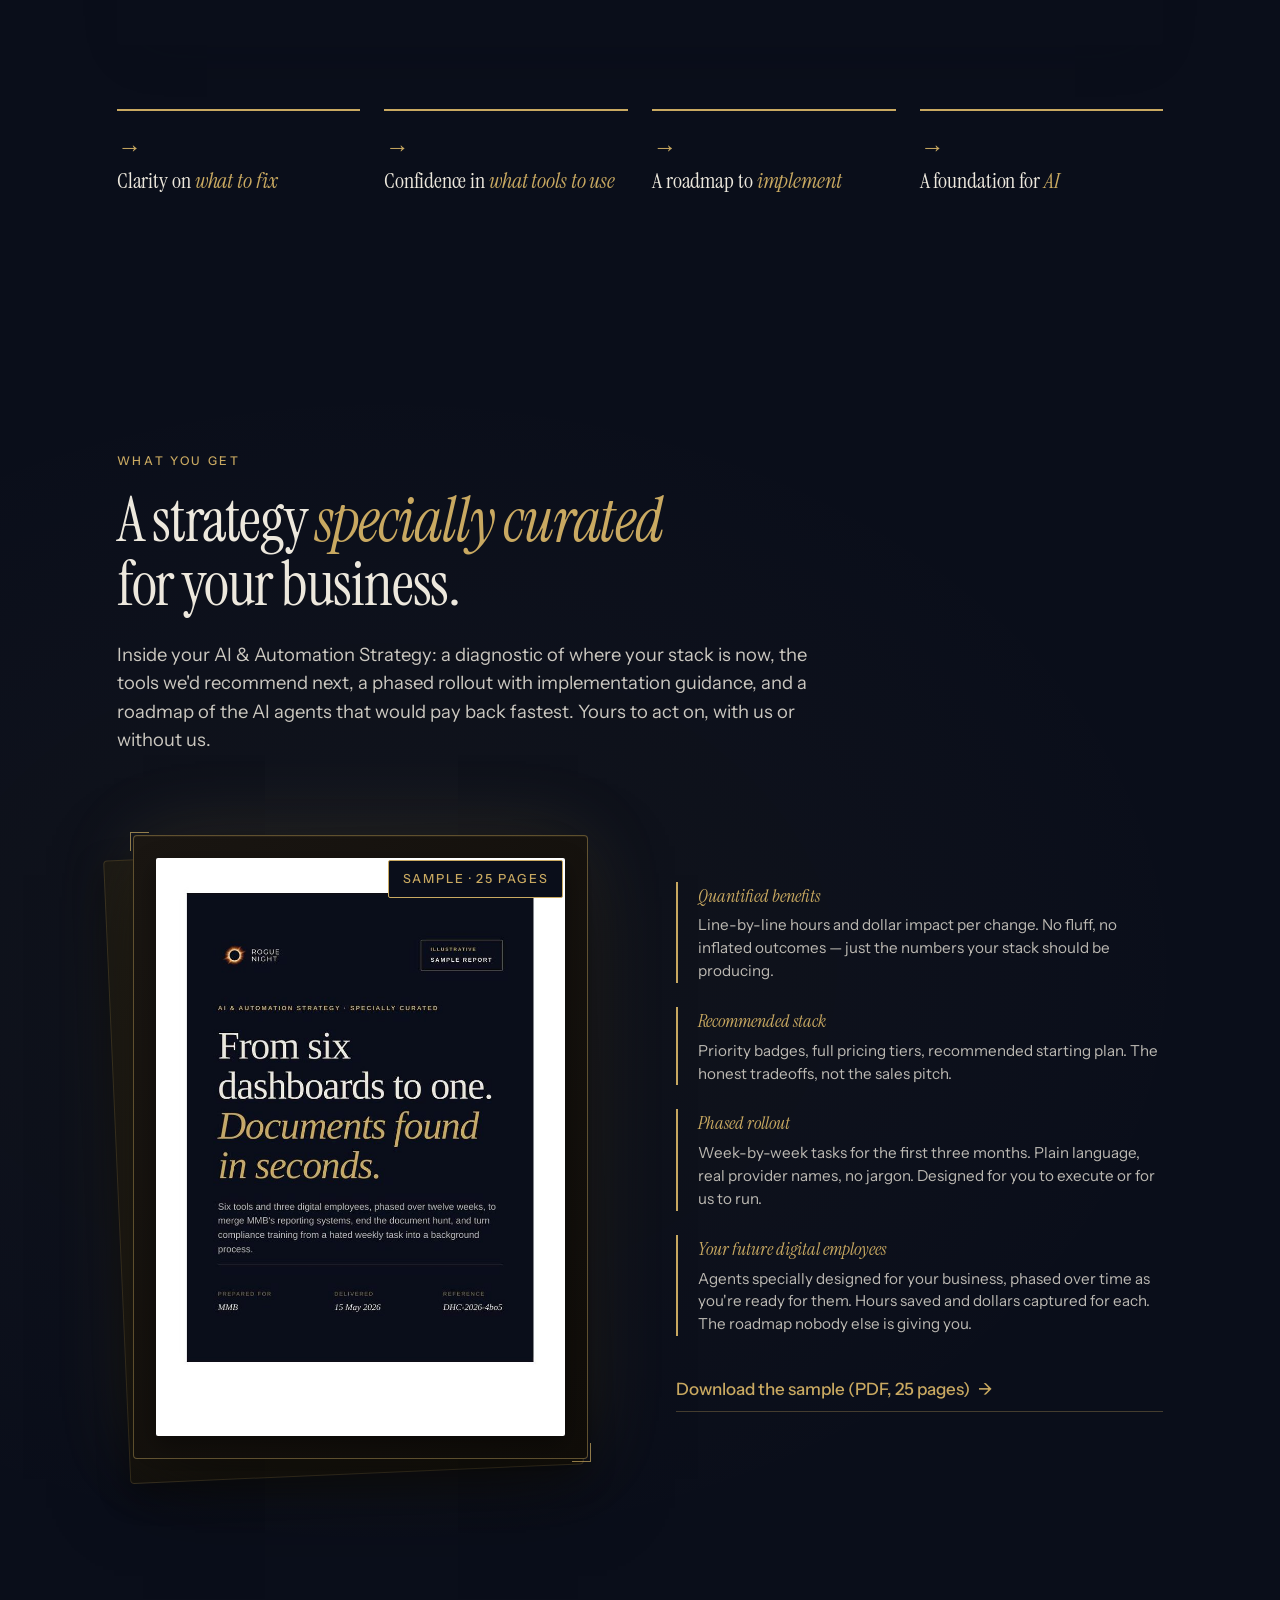
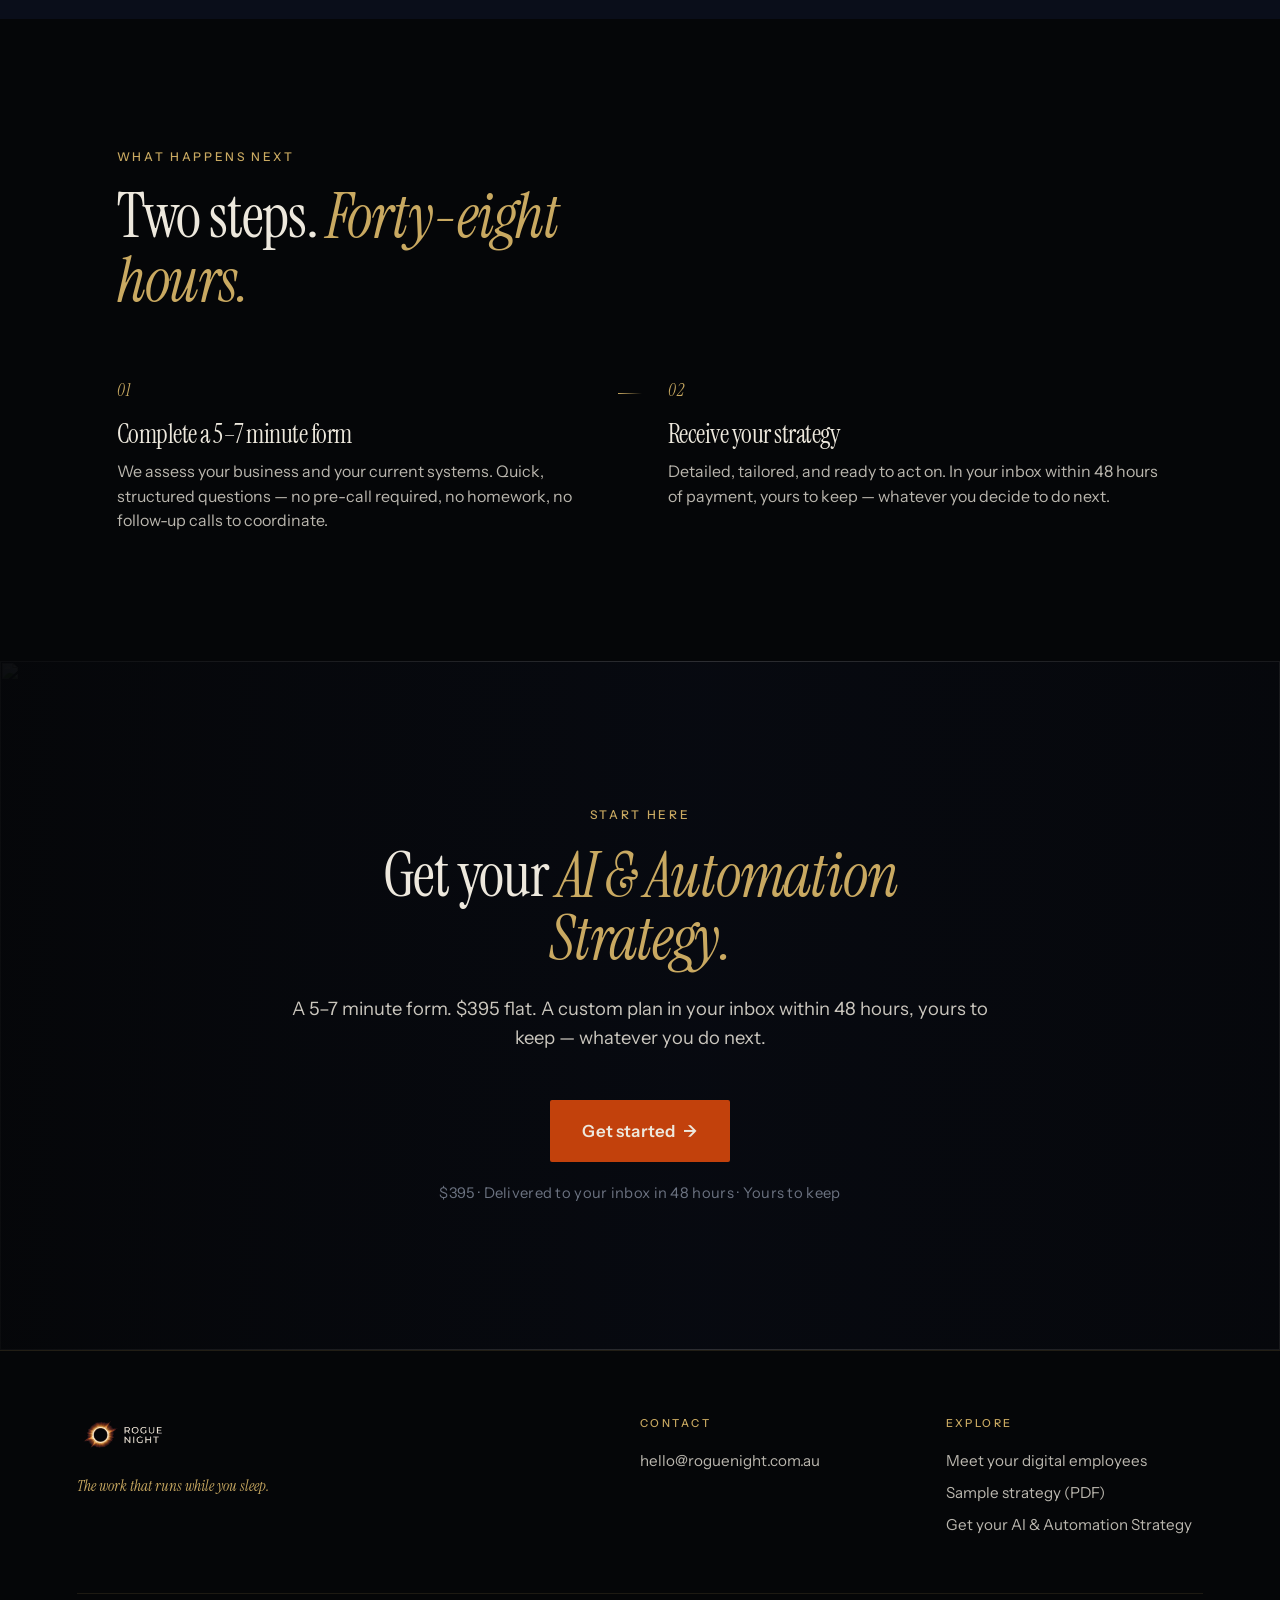
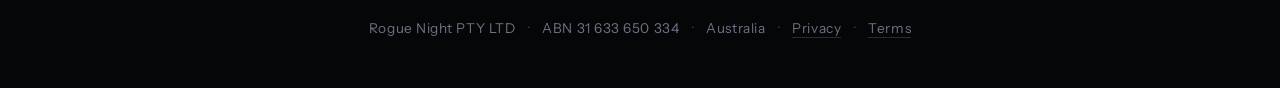
==== commit a2ae2b62: "feat(website): refresh sample-strategy.pdf with v5 MMB report Replaces the older v3 sample on the we" ====
--- a/public/index.html
+++ b/public/index.html
@@ -1051,8 +1051,8 @@
     <div class="sample-layout">
       <div class="sample-thumb-wrap">
         <a href="/sample-strategy.pdf" target="_blank" rel="noopener noreferrer" class="sample-thumb">
-          <span class="sample-thumb-label">Sample · 18 pages</span>
-          <img src="[data-uri]" alt="Cover of a sample strategy report.">
+          <span class="sample-thumb-label">Sample · 25 pages</span>
+          <img src="[data-uri]" alt="Cover of a sample strategy report.">
         </a>
       </div>
       <div class="sample-details">
@@ -1073,7 +1073,7 @@
           <div class="sample-spec-body">Agents specially designed for your business, phased over time as you're ready for them. Hours saved and dollars captured for each. The roadmap nobody else is giving you.</div>
         </div>
         <a href="/sample-strategy.pdf" target="_blank" rel="noopener noreferrer" class="cta-ghost" style="margin-top: 0.5rem;">
-          Download the sample (PDF, 18 pages) <span class="cta-arrow">→</span>
+          Download the sample (PDF, 25 pages) <span class="cta-arrow">→</span>
         </a>
       </div>
     </div>
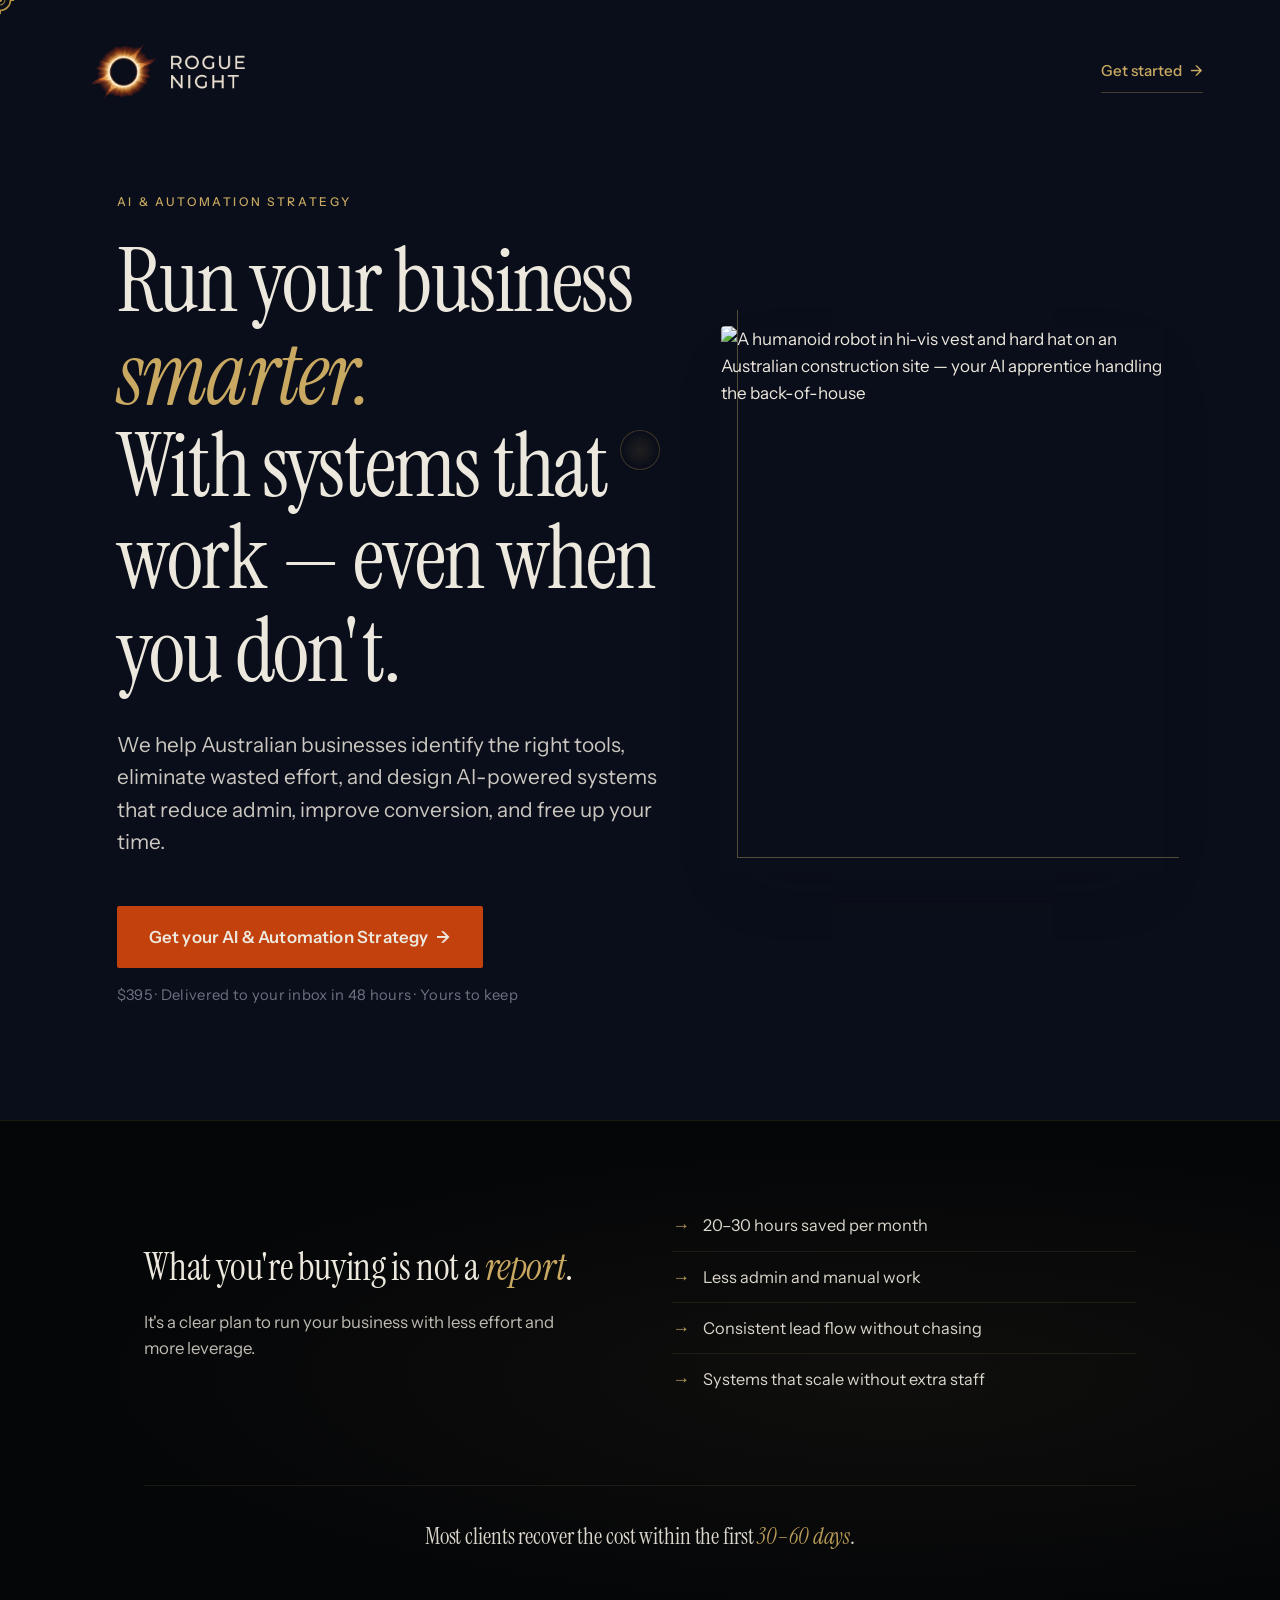
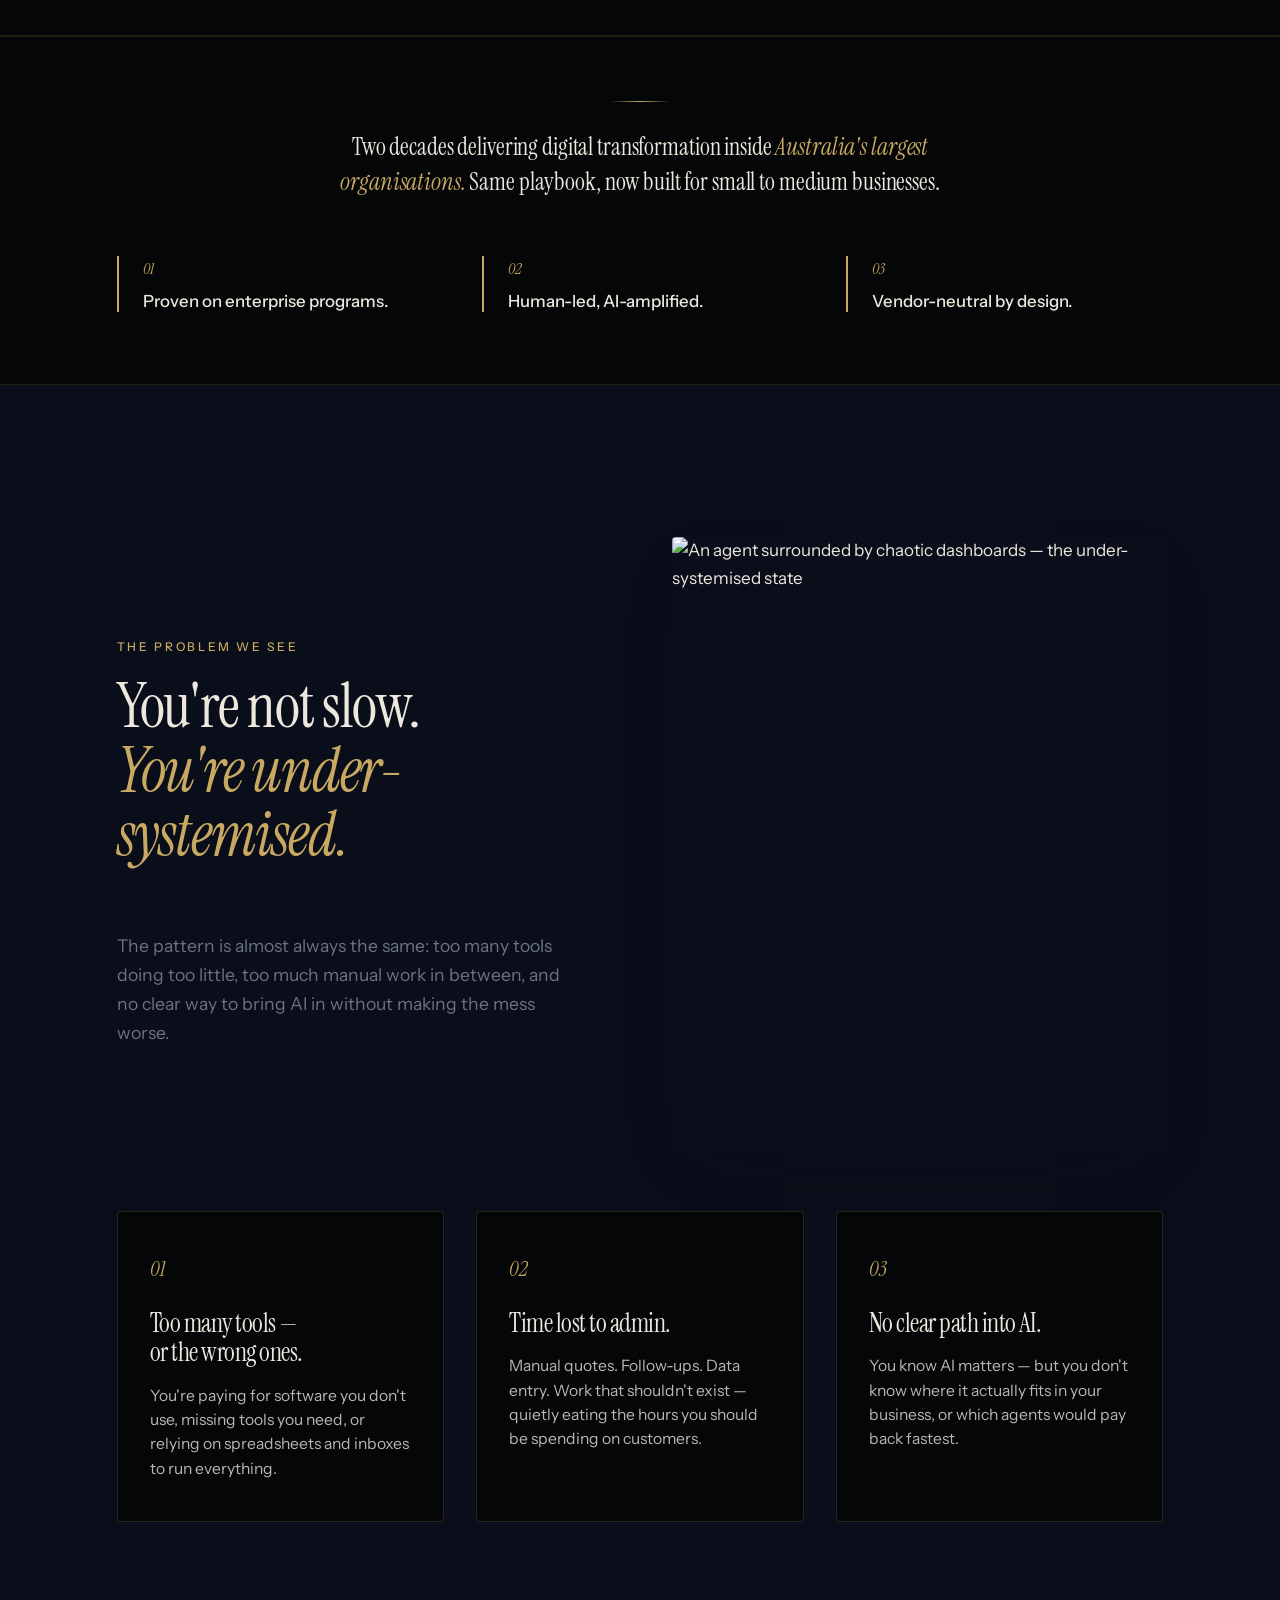
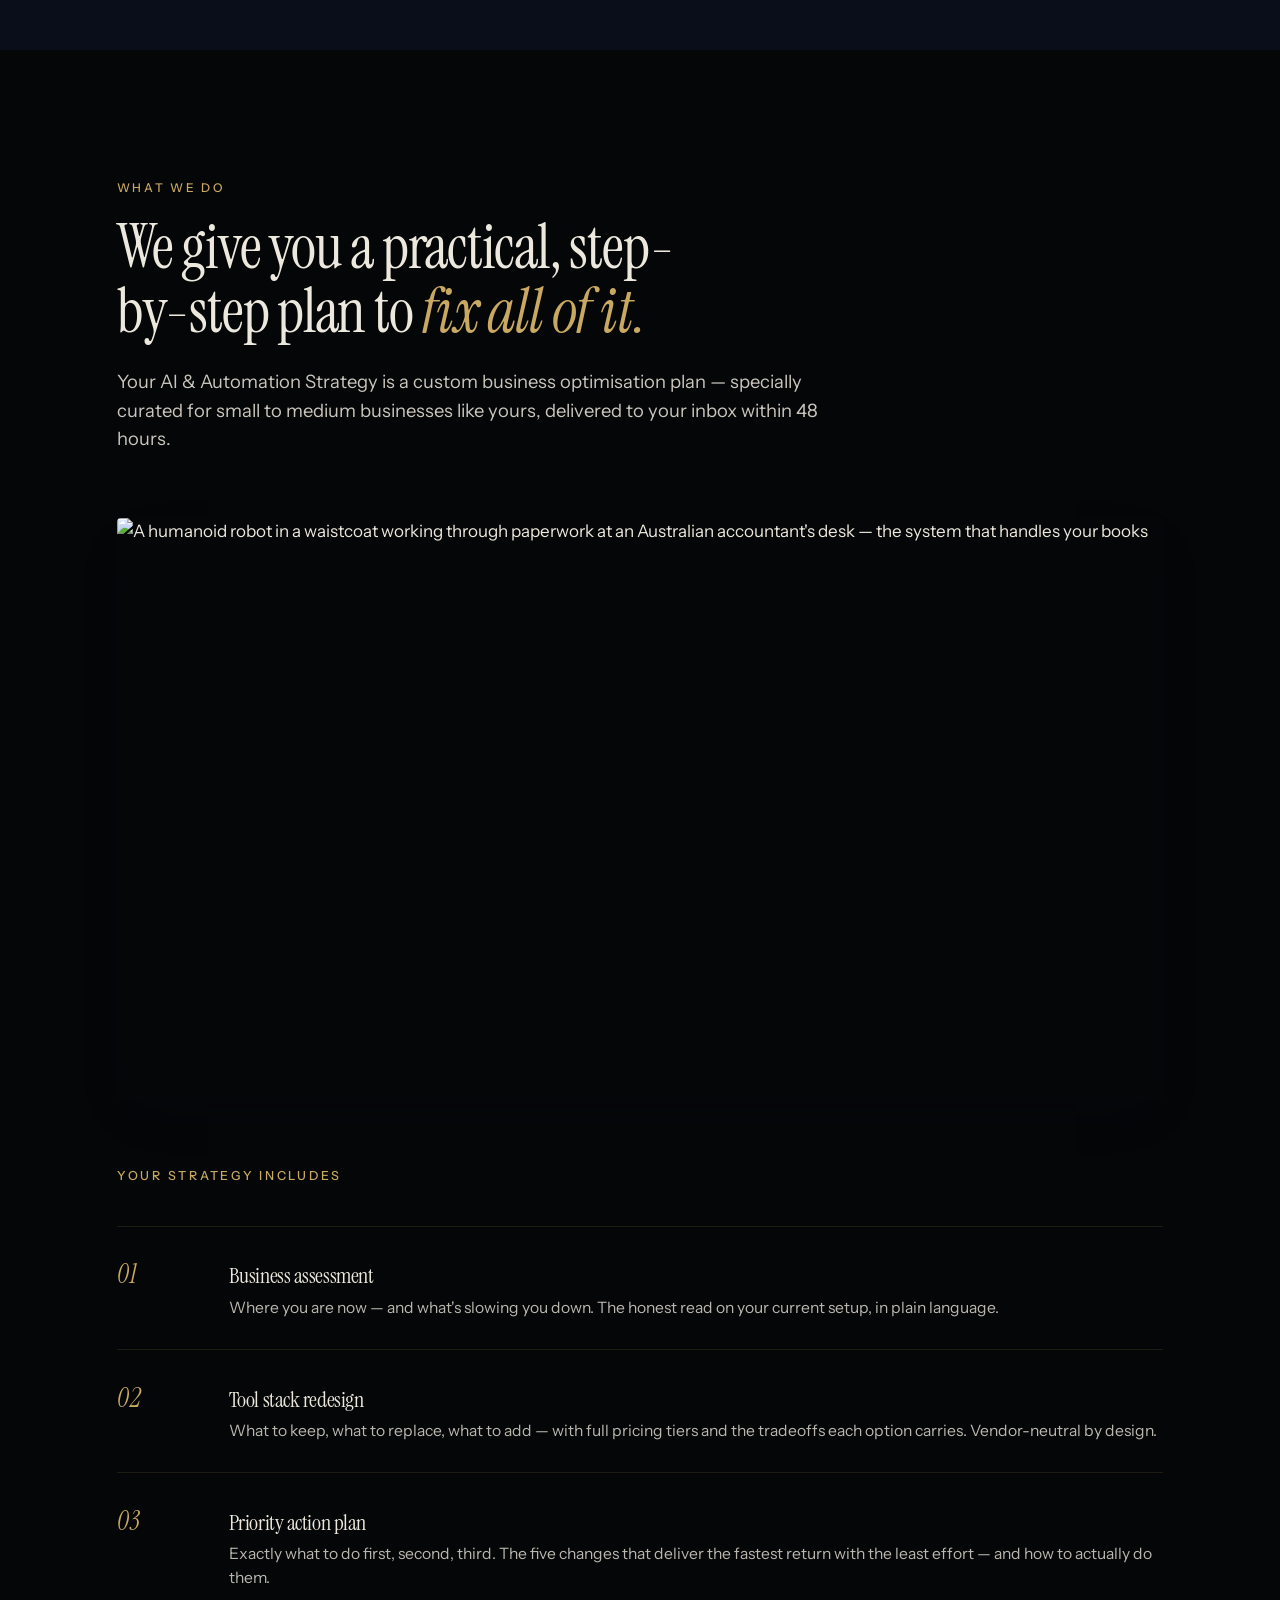
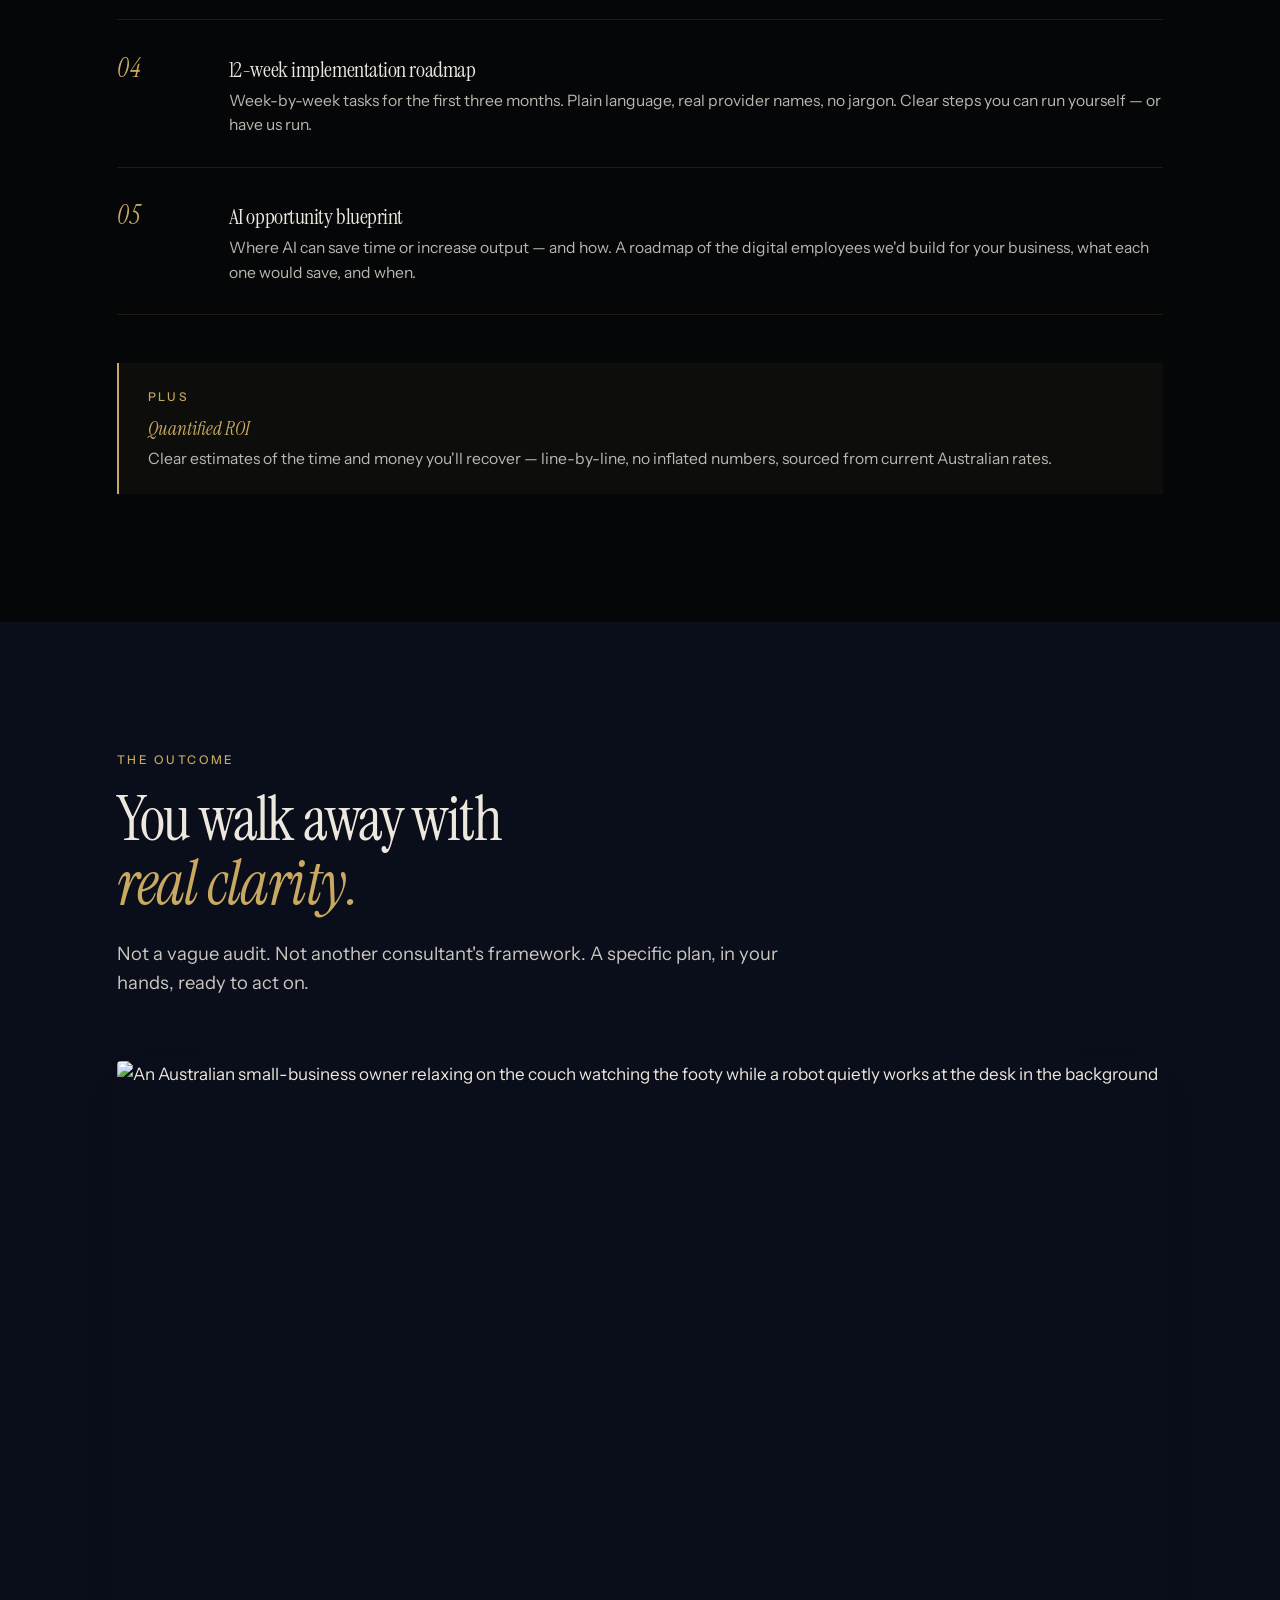
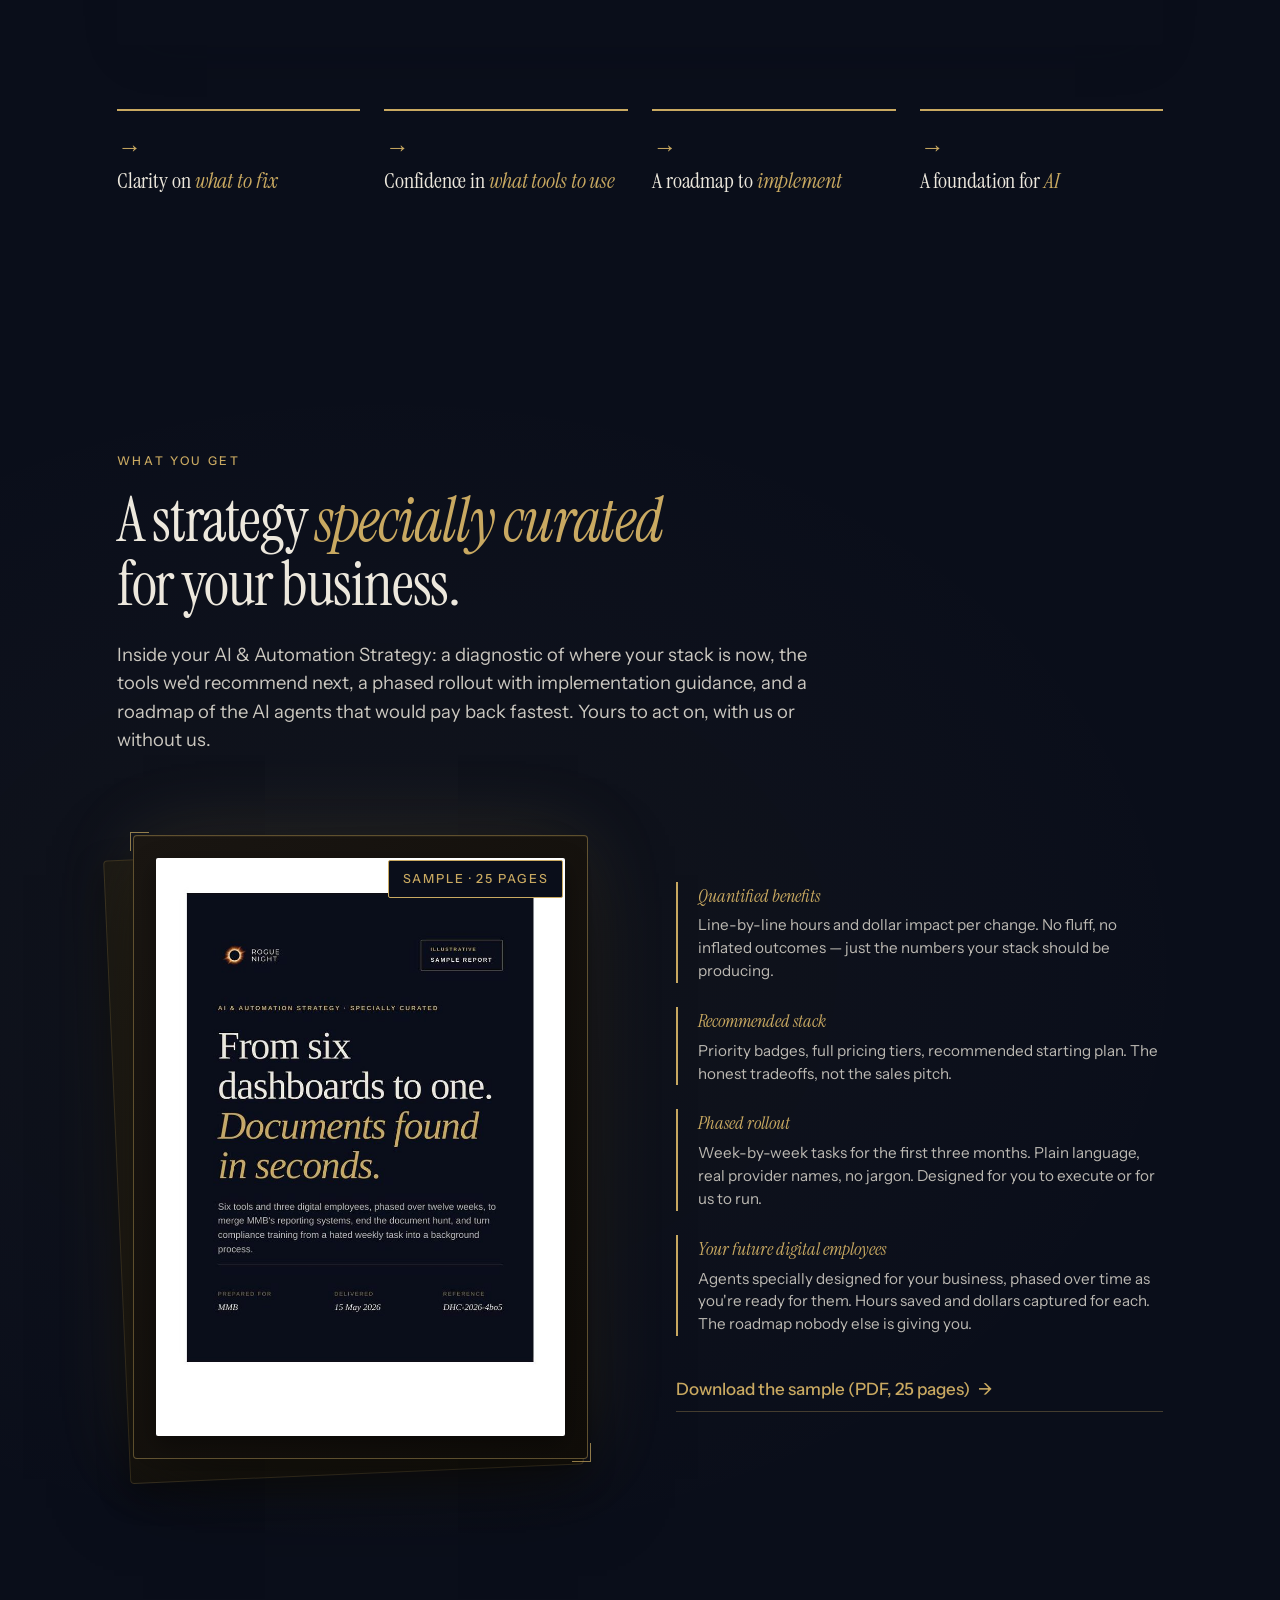
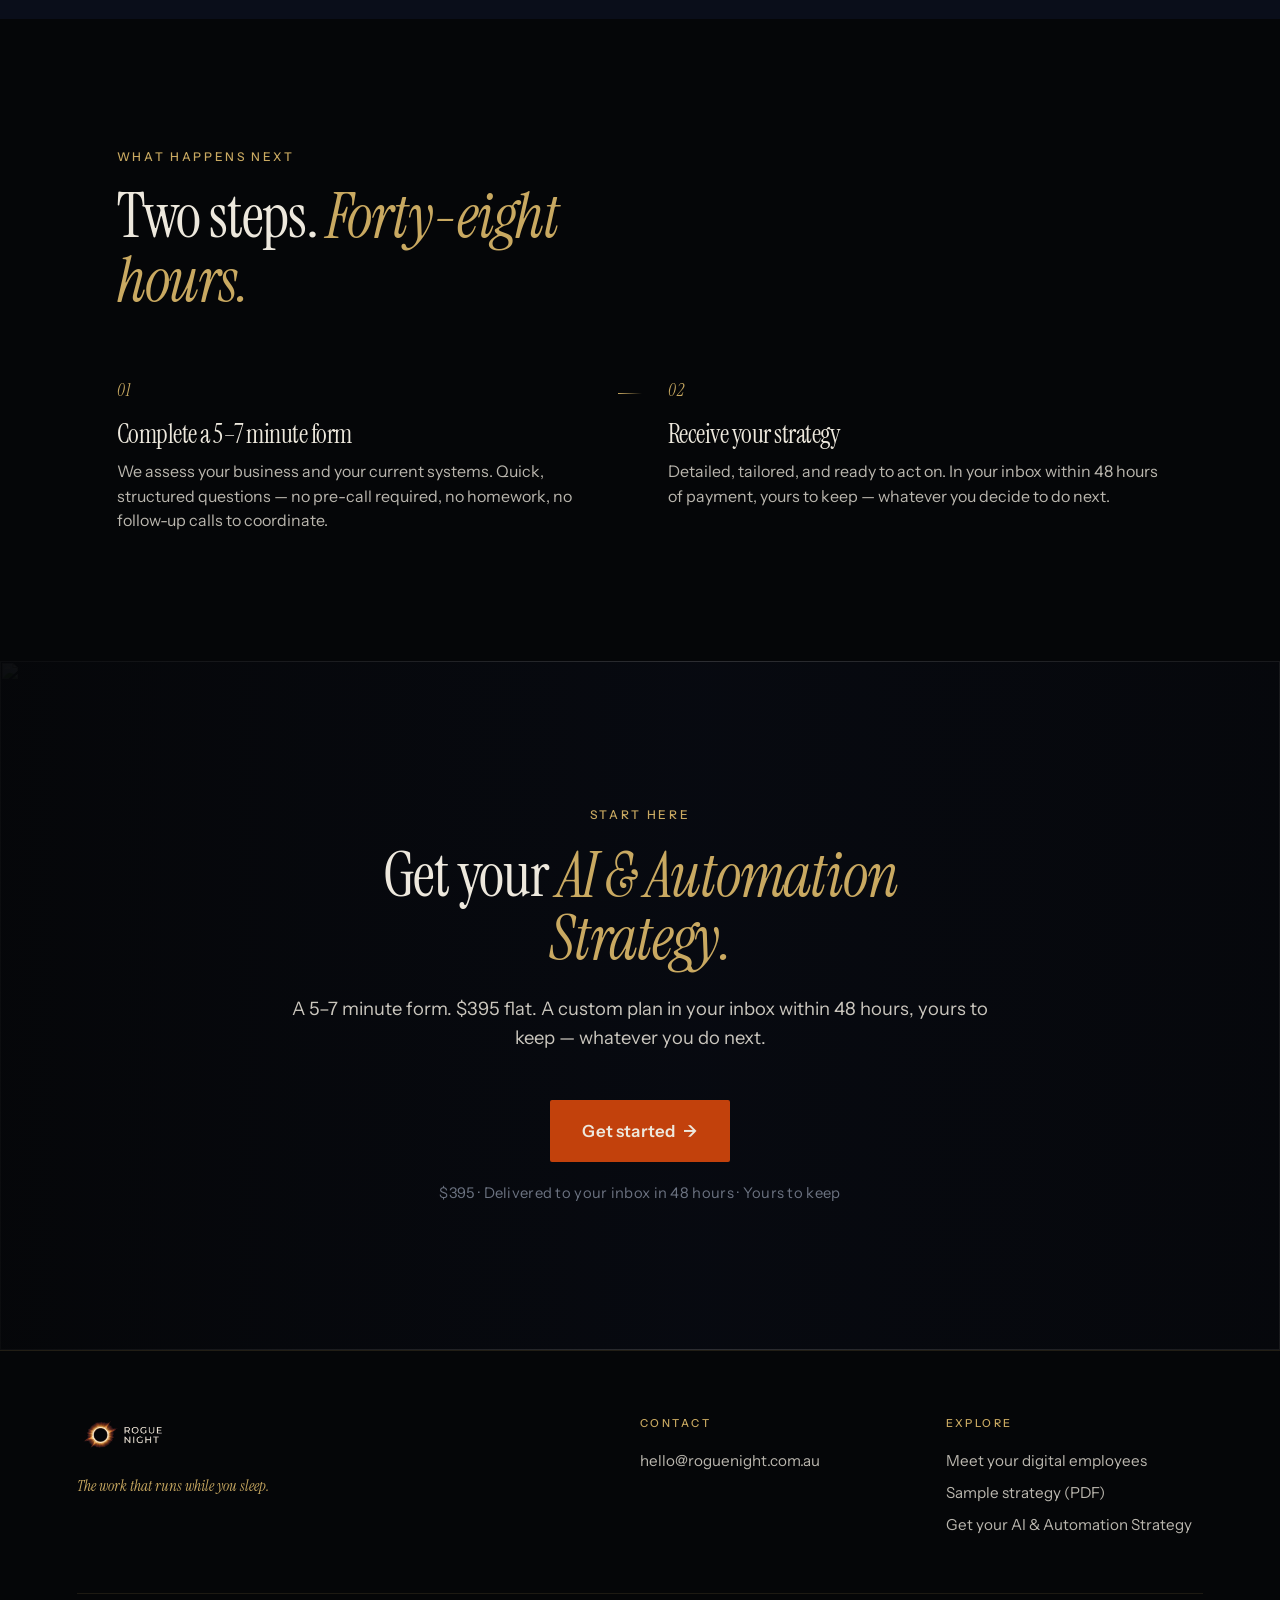
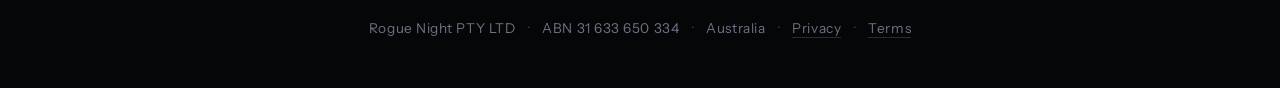
==== commit c7ca4fbd: "feat(landing): swap landing page imagery to SMB-targeted vertical set Replaces the v1 'premium profe" ====
--- a/public/index.html
+++ b/public/index.html
@@ -878,7 +878,7 @@
       </div>
     </div>
     <div class="hero-image">
-      <img src="/images/hero-agent.jpg" alt="AI agent multitasking across business systems" loading="eager" width="960" height="1191">
+      <img src="/images/hero-agent.jpg" alt="A humanoid robot in hi-vis vest and hard hat on an Australian construction site — your AI apprentice handling the back-of-house" loading="eager" width="960" height="1191">
     </div>
   </div>
 </section>
@@ -964,7 +964,7 @@
     <h2>We give you a practical, step-by-step plan to <em>fix all of it.</em></h2>
     <p class="subhead">Your AI &amp; Automation Strategy is a custom business optimisation plan — specially curated for small to medium businesses like yours, delivered to your inbox within 48 hours.</p>
     <div class="banner-image">
-      <img src="/images/system-build.jpg" alt="An AI agent arranging a clean business system architecture" loading="lazy" width="1600" height="893">
+      <img src="/images/system-build.jpg" alt="A humanoid robot in a waistcoat working through paperwork at an Australian accountant's desk — the system that handles your books" loading="lazy" width="1600" height="893">
     </div>
     <div class="what-we-do-includes">Your strategy includes</div>
     <div class="deliverables">
@@ -1019,7 +1019,7 @@
     <h2>You walk away with <em>real clarity.</em></h2>
     <p class="subhead">Not a vague audit. Not another consultant's framework. A specific plan, in your hands, ready to act on.</p>
     <div class="banner-image">
-      <img src="/images/outcomes-relaxed.jpg" alt="A business owner relaxed while AI agents handle her work in the background" loading="lazy" width="1600" height="893">
+      <img src="/images/outcomes-relaxed.jpg" alt="An Australian small-business owner relaxing on the couch watching the footy while a robot quietly works at the desk in the background" loading="lazy" width="1600" height="893">
     </div>
     <div class="outcomes-grid">
       <div class="outcome">
